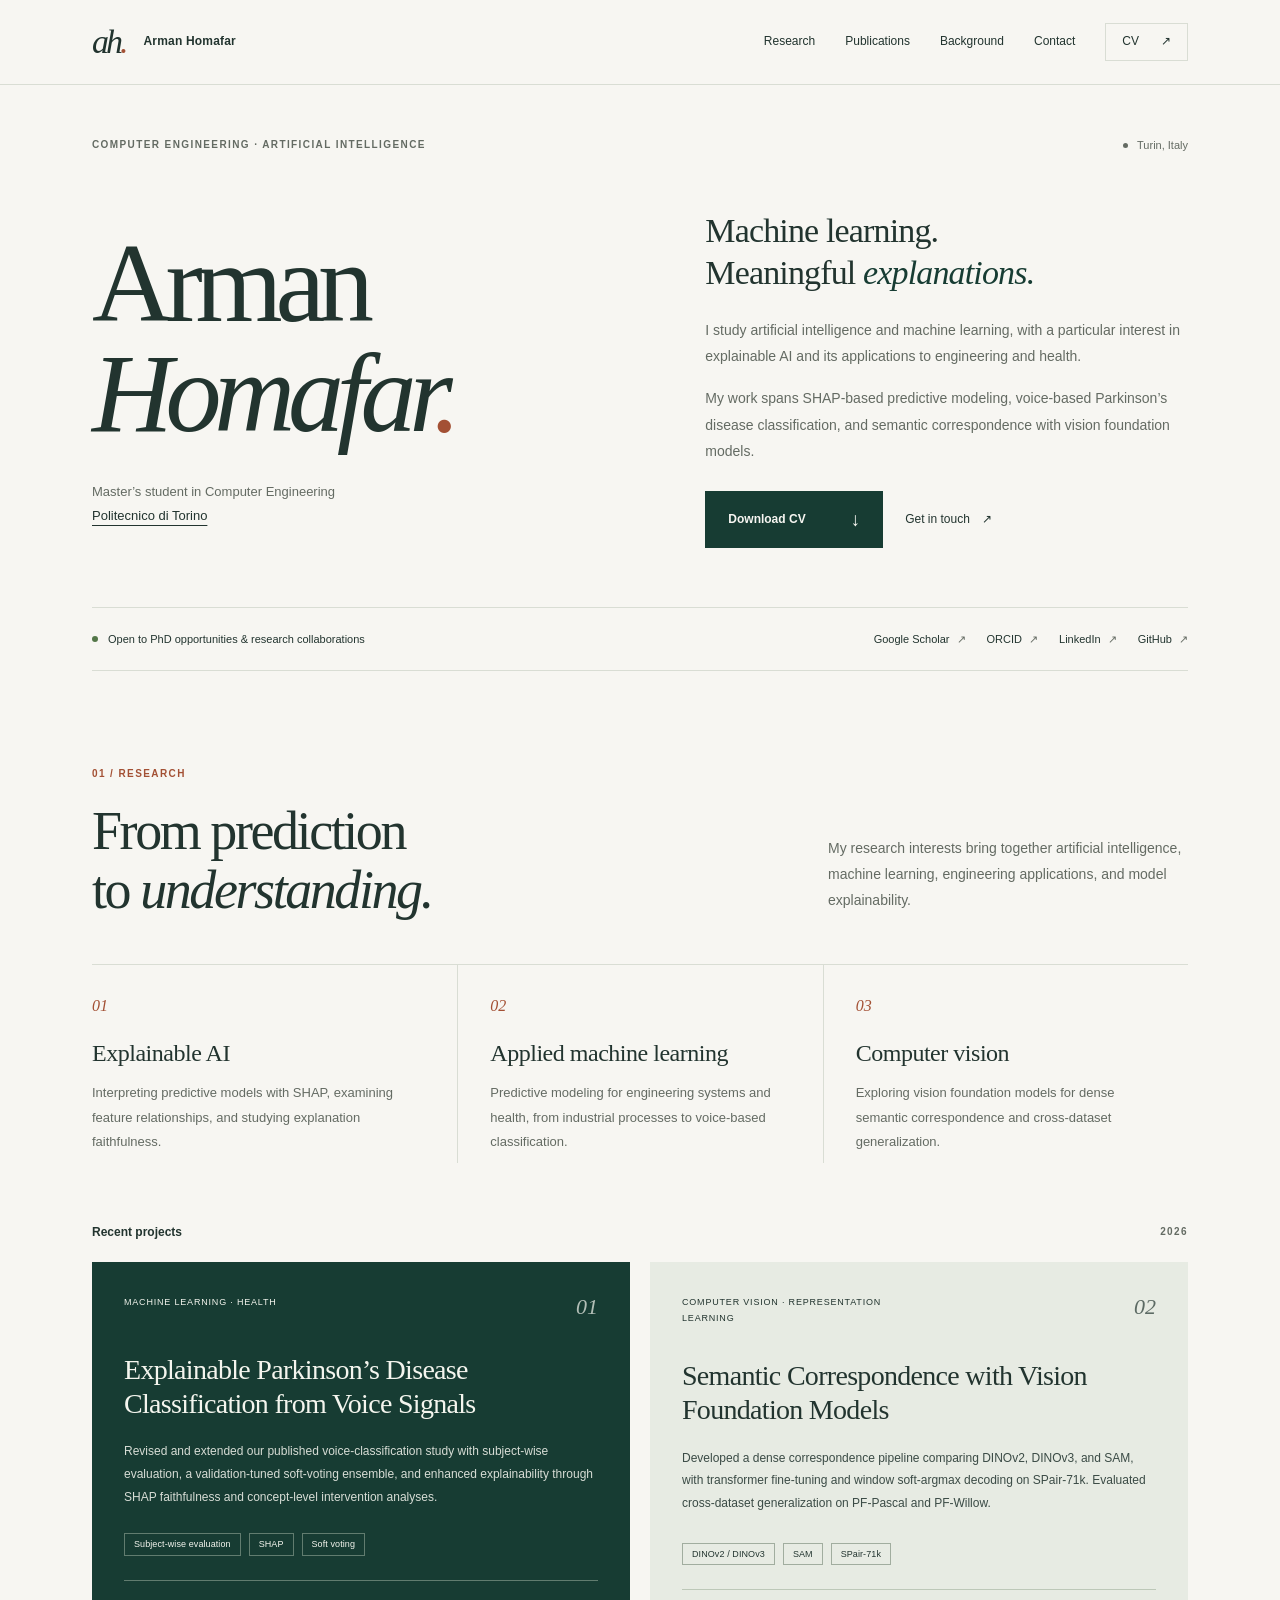
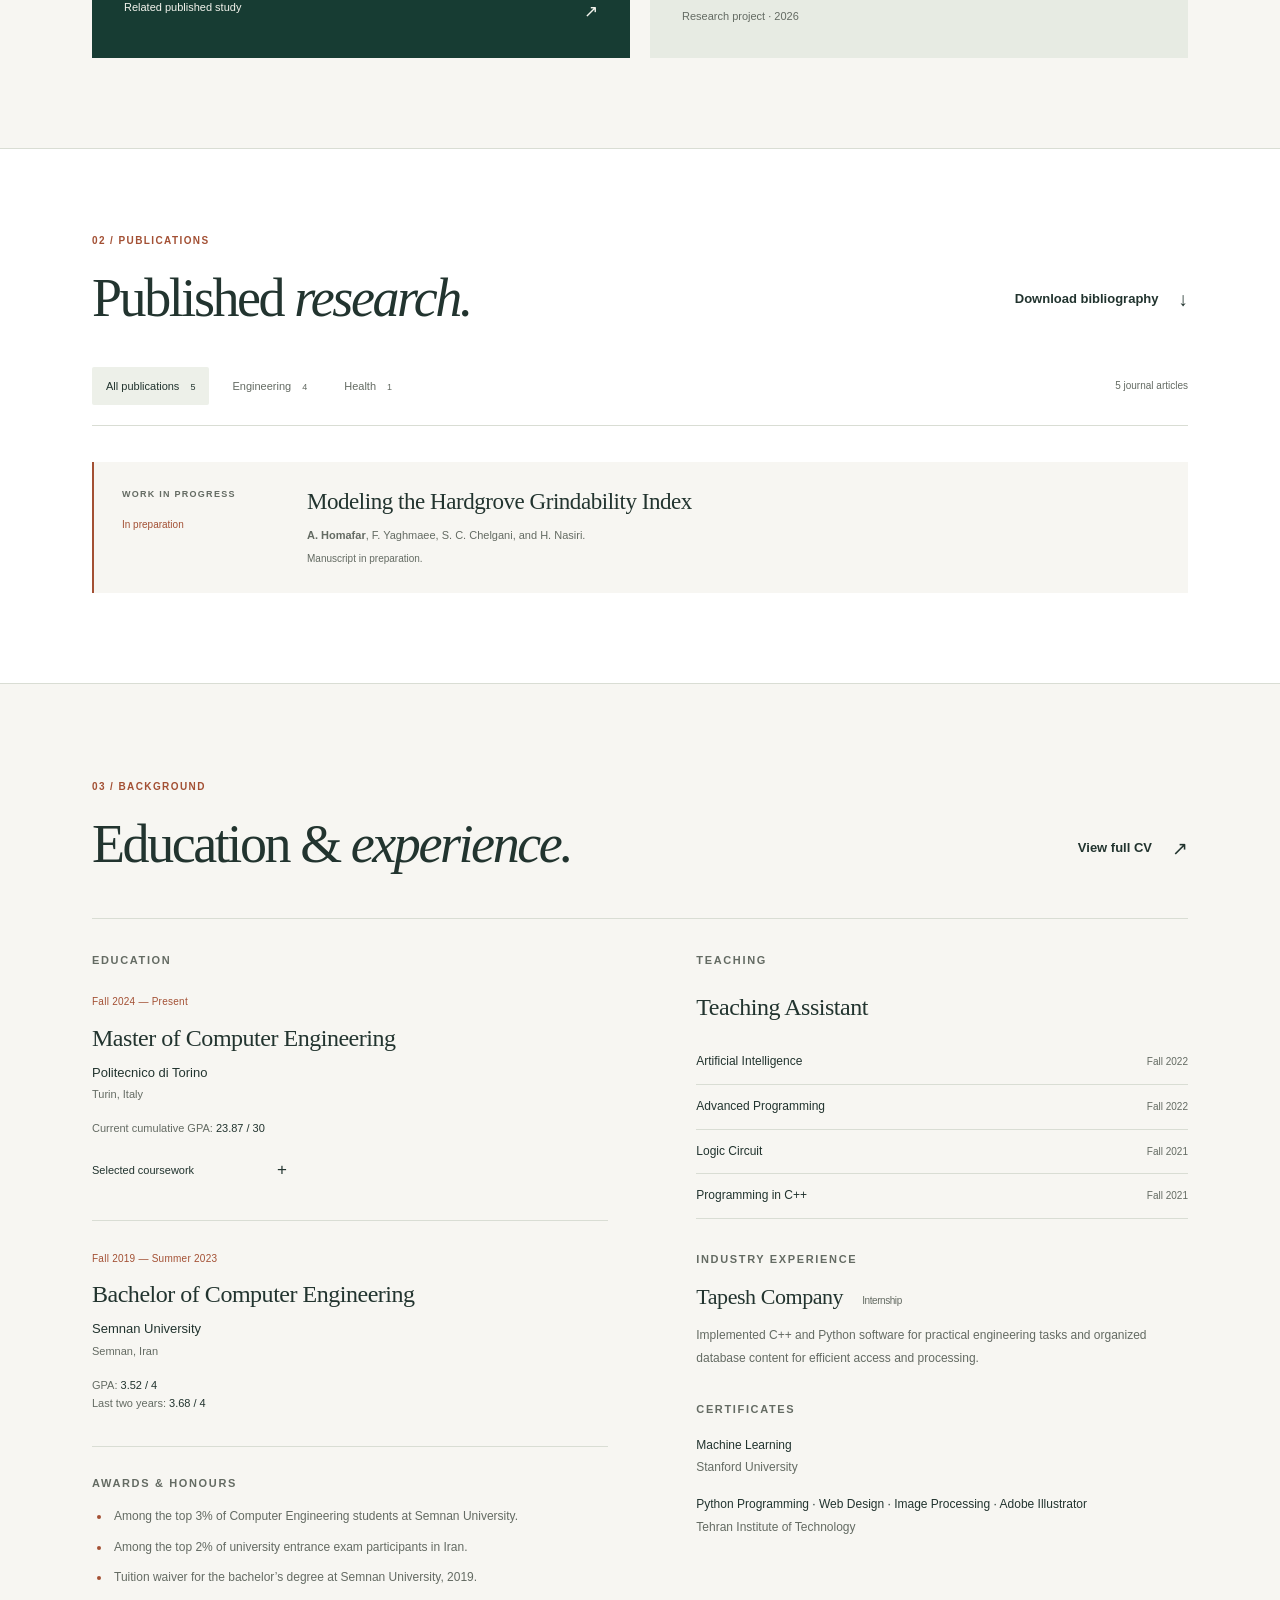
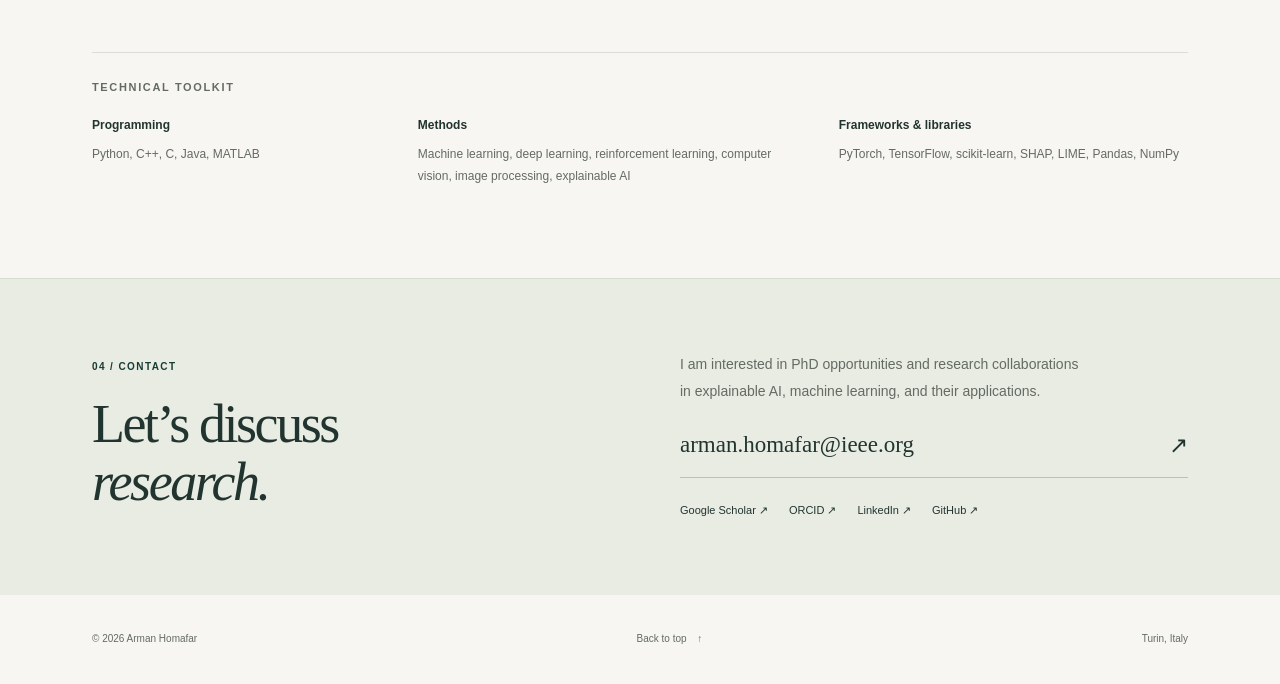
==== template.html @ 22af1d82 "Build academic website with verified publications and CV" ====
<!doctype html>
<html lang="en">
<head>
  <meta charset="utf-8">
  <meta name="viewport" content="width=device-width, initial-scale=1">
  <meta name="theme-color" content="#f7f6f2">
  <title>Arman Homafar | Machine Learning & Explainable AI</title>
  <meta name="description" content="Arman Homafar, master's student in Computer Engineering at Politecnico di Torino. Research in explainable AI, applied machine learning, and computer vision. Publications, projects, and CV.">
  <link rel="canonical" href="https://arman-homafar.github.io/">
  <meta property="og:type" content="website">
  <meta property="og:title" content="Arman Homafar | Machine Learning & Explainable AI">
  <meta property="og:description" content="Research, publications, and projects in explainable AI and applied machine learning. Master's student at Politecnico di Torino.">
  <meta property="og:url" content="https://arman-homafar.github.io/">
  <meta name="twitter:card" content="summary">
  <link rel="icon" type="image/svg+xml" href="assets/favicon.svg">
  <link rel="stylesheet" href="assets/styles.css">
  <script src="assets/site.js" defer></script>
  <script type="application/ld+json">
  {"@context":"https://schema.org","@type":"Person","name":"Arman Homafar","url":"https://arman-homafar.github.io/","email":"mailto:arman.homafar@ieee.org","description":"Master's student in Computer Engineering at Politecnico di Torino, with research interests in artificial intelligence, machine learning, engineering applications of machine learning, and explainable AI.","alumniOf":{"@type":"CollegeOrUniversity","name":"Semnan University"},"sameAs":["https://scholar.google.com/citations?user=gQLnkNoAAAAJ&hl=en","https://orcid.org/0000-0002-8932-5340","https://www.linkedin.com/in/homafar","https://github.com/Arman-Homafar"],"knowsAbout":["Explainable artificial intelligence","Machine learning","Computer vision"]}
  </script>
</head>
<body>
  <a class="skip-link" href="#main">Skip to content</a>
  <header class="site-header">
    <div class="header-inner">
      <a class="brand" href="#home" aria-label="Arman Homafar, home"><span class="brand-mark" aria-hidden="true">ah<span>.</span></span><span class="brand-caption">Arman Homafar</span></a>
      <nav aria-label="Main navigation">
        <a href="#research">Research</a><a href="#publications">Publications</a><a href="#background">Background</a><a href="#contact">Contact</a>
        <a class="nav-cv" href="assets/Arman-Homafar-CV.pdf">CV <span aria-hidden="true">↗</span></a>
      </nav>
    </div>
  </header>

  <main id="main">
    <section class="hero page-width" id="home" aria-labelledby="name">
      <div class="hero-topline"><span class="eyebrow">Computer engineering · Artificial intelligence</span><span class="location"><span class="small-dot" aria-hidden="true"></span> Turin, Italy</span></div>
      <div class="hero-grid">
        <div class="hero-title"><h1 id="name">Arman<br><em>Homafar<span class="name-dot">.</span></em></h1><p class="hero-role">Master’s student in Computer Engineering<br><a href="https://www.polito.it/en">Politecnico di Torino</a></p></div>
        <div class="hero-introduction"><p class="hero-statement">Machine learning.<br>Meaningful <em>explanations.</em></p><p>I study artificial intelligence and machine learning, with a particular interest in explainable AI and its applications to engineering and health.</p><p>My work spans SHAP-based predictive modeling, voice-based Parkinson’s disease classification, and semantic correspondence with vision foundation models.</p><a class="button button-dark" href="assets/Arman-Homafar-CV.pdf" download>Download CV <span aria-hidden="true">↓</span></a><a class="hero-email" href="mailto:arman.homafar@ieee.org">Get in touch <span aria-hidden="true">↗</span></a></div>
      </div>
      <div class="hero-footer"><p><span class="status-dot" aria-hidden="true"></span>Open to PhD opportunities & research collaborations</p><div class="profile-links" aria-label="Academic and professional profiles"><a href="https://scholar.google.com/citations?user=gQLnkNoAAAAJ&amp;hl=en">Google Scholar <span aria-hidden="true">↗</span></a><a href="https://orcid.org/0000-0002-8932-5340" rel="me">ORCID <span aria-hidden="true">↗</span></a><a href="https://www.linkedin.com/in/homafar" rel="me">LinkedIn <span aria-hidden="true">↗</span></a><a href="https://github.com/Arman-Homafar" rel="me">GitHub <span aria-hidden="true">↗</span></a></div></div>
    </section>

    <section class="section page-width" id="research" aria-labelledby="research-title">
      <div class="section-heading"><div><p class="eyebrow section-index">01 / Research</p><h2 id="research-title">From prediction<br>to <em>understanding.</em></h2></div><p class="section-intro">My research interests bring together artificial intelligence, machine learning, engineering applications, and model explainability.</p></div>
      <div class="research-topics">
        <div class="research-topic"><span class="topic-number">01</span><h3>Explainable AI</h3><p>Interpreting predictive models with SHAP, examining feature relationships, and studying explanation faithfulness.</p></div>
        <div class="research-topic"><span class="topic-number">02</span><h3>Applied machine learning</h3><p>Predictive modeling for engineering systems and health, from industrial processes to voice-based classification.</p></div>
        <div class="research-topic"><span class="topic-number">03</span><h3>Computer vision</h3><p>Exploring vision foundation models for dense semantic correspondence and cross-dataset generalization.</p></div>
      </div>

      <div class="subsection-heading"><h3>Recent projects</h3><span class="eyebrow">2026</span></div>
      <div class="projects-grid">
        <article class="project project-health"><div class="project-top"><span class="project-category">Machine learning · Health</span><span class="project-number" aria-hidden="true">01</span></div><h4>Explainable Parkinson’s Disease Classification from Voice Signals</h4><p>Revised and extended our published voice-classification study with subject-wise evaluation, a validation-tuned soft-voting ensemble, and enhanced explainability through SHAP faithfulness and concept-level intervention analyses.</p><div class="project-tags"><span>Subject-wise evaluation</span><span>SHAP</span><span>Soft voting</span></div><a href="https://doi.org/10.1080/10255842.2023.2263125">Related published study <span aria-hidden="true">↗</span></a></article>
        <article class="project project-vision"><div class="project-top"><span class="project-category">Computer vision · Representation learning</span><span class="project-number" aria-hidden="true">02</span></div><h4>Semantic Correspondence with Vision Foundation Models</h4><p>Developed a dense correspondence pipeline comparing DINOv2, DINOv3, and SAM, with transformer fine-tuning and window soft-argmax decoding on SPair-71k. Evaluated cross-dataset generalization on PF-Pascal and PF-Willow.</p><div class="project-tags"><span>DINOv2 / DINOv3</span><span>SAM</span><span>SPair-71k</span></div><span class="project-caption">Research project · 2026</span></article>
      </div>
    </section>

    <section class="publications-section" id="publications" aria-labelledby="publications-title"><div class="page-width section">
      <div class="section-heading"><div><p class="eyebrow section-index">02 / Publications</p><h2 id="publications-title">Published <em>research.</em></h2></div><a class="text-link bibliography-download" href="assets/publications.bib" download>Download bibliography <span aria-hidden="true">↓</span></a></div>
      <div class="publication-toolbar"><div class="publication-filters" role="group" aria-label="Filter publications" hidden><button type="button" data-filter="all" aria-pressed="true">All publications <span>5</span></button><button type="button" data-filter="engineering" aria-pressed="false">Engineering <span>4</span></button><button type="button" data-filter="health" aria-pressed="false">Health <span>1</span></button></div><p class="publication-count" aria-live="polite">5 journal articles</p></div>
      <div id="publication-list"><!-- PUBLICATIONS --></div>
      <aside class="in-preparation" aria-labelledby="preparation-title"><div><span class="eyebrow">Work in progress</span><span class="status-label">In preparation</span></div><div><h3 id="preparation-title">Modeling the Hardgrove Grindability Index</h3><p><strong>A. Homafar</strong>, F. Yaghmaee, S. C. Chelgani, and H. Nasiri.</p><p class="preparation-note">Manuscript in preparation.</p></div></aside>
    </div></section>

    <section class="section page-width" id="background" aria-labelledby="background-title">
      <div class="section-heading"><div><p class="eyebrow section-index">03 / Background</p><h2 id="background-title">Education & <em>experience.</em></h2></div><a class="text-link" href="assets/Arman-Homafar-CV.pdf">View full CV <span aria-hidden="true">↗</span></a></div>
      <div class="background-grid"><div class="education-column"><h3 class="small-heading">Education</h3>
        <article class="education-entry"><p class="date-label">Fall 2024 — Present</p><h4>Master of Computer Engineering</h4><p class="institution">Politecnico di Torino <span>Turin, Italy</span></p><p class="grade">Current cumulative GPA: <strong>23.87 / 30</strong></p><details class="coursework"><summary>Selected coursework <span aria-hidden="true">+</span></summary><ul><li><span>Data Science and Database Technology</span><strong>29 / 30</strong></li><li><span>Artificial Intelligence in Medicine</span><strong>26 / 30</strong></li><li><span>Computer Architecture</span><strong>27 / 30</strong></li></ul></details></article>
        <article class="education-entry"><p class="date-label">Fall 2019 — Summer 2023</p><h4>Bachelor of Computer Engineering</h4><p class="institution">Semnan University <span>Semnan, Iran</span></p><p class="grade">GPA: <strong>3.52 / 4</strong><br>Last two years: <strong>3.68 / 4</strong></p></article>
        <div class="honours"><h3 class="small-heading">Awards & honours</h3><ul><li>Among the top 3% of Computer Engineering students at Semnan University.</li><li>Among the top 2% of university entrance exam participants in Iran.</li><li>Tuition waiver for the bachelor’s degree at Semnan University, 2019.</li></ul></div>
      </div><div class="experience-column"><h3 class="small-heading">Teaching</h3><h4 class="experience-role">Teaching Assistant</h4><div class="teaching-list"><div><span>Artificial Intelligence</span><time>Fall 2022</time></div><div><span>Advanced Programming</span><time>Fall 2022</time></div><div><span>Logic Circuit</span><time>Fall 2021</time></div><div><span>Programming in C++</span><time>Fall 2021</time></div></div>
        <div class="experience-block"><h3 class="small-heading">Industry experience</h3><h4>Tapesh Company <span>Internship</span></h4><p>Implemented C++ and Python software for practical engineering tasks and organized database content for efficient access and processing.</p></div>
        <div class="experience-block"><h3 class="small-heading">Certificates</h3><p><strong>Machine Learning</strong><br>Stanford University</p><p><strong>Python Programming · Web Design · Image Processing · Adobe Illustrator</strong><br>Tehran Institute of Technology</p></div>
      </div></div>
      <div class="toolkit"><h3 class="small-heading">Technical toolkit</h3><div class="toolkit-grid"><div><h4>Programming</h4><p>Python, C++, C, Java, MATLAB</p></div><div><h4>Methods</h4><p>Machine learning, deep learning, reinforcement learning, computer vision, image processing, explainable AI</p></div><div><h4>Frameworks & libraries</h4><p>PyTorch, TensorFlow, scikit-learn, SHAP, LIME, Pandas, NumPy</p></div></div></div>
    </section>

    <section class="contact-section" id="contact" aria-labelledby="contact-title"><div class="page-width contact-inner"><div><p class="eyebrow section-index">04 / Contact</p><h2 id="contact-title">Let’s discuss<br><em>research.</em></h2></div><div class="contact-copy"><p>I am interested in PhD opportunities and research collaborations in explainable AI, machine learning, and their applications.</p><a class="contact-email" href="mailto:arman.homafar@ieee.org">arman.homafar@ieee.org <span aria-hidden="true">↗</span></a><div class="profile-links"><a href="https://scholar.google.com/citations?user=gQLnkNoAAAAJ&amp;hl=en">Google Scholar ↗</a><a href="https://orcid.org/0000-0002-8932-5340">ORCID ↗</a><a href="https://www.linkedin.com/in/homafar">LinkedIn ↗</a><a href="https://github.com/Arman-Homafar">GitHub ↗</a></div></div></div></section>
  </main>
  <footer class="site-footer page-width"><p>© 2026 Arman Homafar</p><a href="#home">Back to top <span aria-hidden="true">↑</span></a><p>Turin, Italy</p></footer>
  <div id="copy-status" class="sr-only" role="status"></div>
</body>
</html>
---- assets/styles.css ----
@charset "UTF-8";
:root{--paper:#f7f6f2;--white:#fff;--ink:#22342f;--forest:#173c33;--muted:#646b63;--line:#d9ddd4;--accent:#a35034;--pale:#edf0e9;--serif:Georgia,"Times New Roman",serif;--sans:-apple-system,BlinkMacSystemFont,"Segoe UI",Helvetica,Arial,sans-serif}
*{box-sizing:border-box}html{scroll-behavior:smooth;scroll-padding-top:106px}body{margin:0;background:var(--paper);color:var(--ink);font-family:var(--sans);font-size:16px;line-height:1.65;-webkit-font-smoothing:antialiased}::selection{background:#d9e5ce}a{color:inherit;text-decoration-thickness:1px;text-underline-offset:5px}a:hover{color:var(--accent)}button,summary,a{-webkit-tap-highlight-color:transparent}button{font:inherit}button,a,summary{touch-action:manipulation}a:focus-visible,button:focus-visible,summary:focus-visible{outline:3px solid var(--accent);outline-offset:5px;border-radius:2px}button{cursor:pointer}h1,h2,h3,h4,p{margin:0}h1,h2,h3,h4{font-weight:500;line-height:1.2}h1,h2{font-family:var(--serif);letter-spacing:-.045em}h2{font-size:54px;line-height:1.08}h2 em{font-weight:400}em{font-style:italic}ul{padding-left:19px}strong{font-weight:600}[hidden]{display:none!important}.page-width{max-width:1160px;margin:0 auto;padding-inline:32px}.eyebrow{text-transform:uppercase;letter-spacing:.14em;font-size:10px;font-weight:650;line-height:1.6}.small-heading{font-size:11px;text-transform:uppercase;letter-spacing:.15em;font-weight:650;margin-bottom:27px;color:var(--muted)}.text-link{text-decoration:none;font-size:13px;font-weight:600;display:inline-flex;align-items:center;gap:20px;padding:9px 0}.text-link span{font-size:19px;font-weight:400}.sr-only{position:absolute;width:1px;height:1px;padding:0;margin:-1px;overflow:hidden;clip:rect(0,0,0,0);white-space:nowrap;border:0}.skip-link{position:fixed;top:-100px;left:16px;z-index:100;background:var(--forest);color:white;padding:12px 20px}.skip-link:focus{top:12px;color:white}
.site-header{position:sticky;top:0;z-index:20;background:rgba(247,246,242,.97);border-bottom:1px solid var(--line)}.header-inner{max-width:1160px;margin:auto;padding:0 32px;height:84px;display:flex;justify-content:space-between;align-items:center;gap:24px}.brand{display:flex;align-items:center;gap:18px;text-decoration:none}.brand-mark{font:italic 34px var(--serif);letter-spacing:-3px;line-height:1}.brand-mark span{color:var(--accent)}.brand-caption{font-size:12px;font-weight:600;letter-spacing:.015em}.site-header nav{display:flex;align-items:center;gap:30px}.site-header nav a{font-size:12px;text-decoration:none;font-weight:500;padding:12px 0}.site-header nav a[aria-current="location"]{color:var(--accent)}.site-header nav .nav-cv{padding:8px 16px;border:1px solid var(--line);display:flex;gap:22px}.nav-cv:hover{border-color:var(--accent)}
.hero{padding-top:51px}.hero-topline{display:flex;justify-content:space-between;align-items:center;gap:20px;color:var(--muted)}.location{font-size:11px;display:flex;align-items:center;gap:9px}.small-dot{width:5px;height:5px;border-radius:50%;background:var(--muted)}.hero-grid{display:grid;grid-template-columns:1.08fr 1fr;gap:92px;align-items:center;margin:56px 0 59px}.hero h1{font-size:112px;line-height:.98;letter-spacing:-.065em;font-weight:400}.hero h1 em{font-weight:400}.name-dot{color:var(--accent)}.hero-role{font-size:13px;line-height:1.9;margin-top:31px;color:var(--muted)}.hero-role a{color:var(--ink)}.hero-statement{font:34px/1.23 var(--serif);letter-spacing:-.025em;margin-bottom:23px}.hero-statement em{color:var(--forest)}.hero-introduction>p:not(.hero-statement){font-size:14px;line-height:1.9;color:var(--muted);margin-bottom:15px}.button{display:inline-flex;align-items:center;justify-content:space-between;gap:45px;min-height:48px;padding:12px 22px;text-decoration:none;font-size:12px;font-weight:600;margin-top:11px}.button-dark{background:var(--forest);color:var(--paper);border:1px solid var(--forest)}.button-dark:hover{background:#254f43;color:white}.button span{font-size:19px;font-weight:400}.hero-email{margin-left:22px;font-size:12px;text-decoration:none;white-space:nowrap}.hero-email span{padding-left:9px}.hero-footer{display:flex;align-items:center;justify-content:space-between;gap:22px;padding:22px 0;border-block:1px solid var(--line)}.hero-footer>p{font-size:11px;display:flex;align-items:center;gap:10px}.status-dot{width:6px;height:6px;background:#537648;border-radius:50%;flex:none}.profile-links{display:flex;flex-wrap:wrap;gap:21px}.profile-links a{font-size:11px;text-decoration:none;white-space:nowrap}.profile-links span{margin-left:4px;color:var(--muted)}
.section{padding-top:95px;padding-bottom:90px}.section-heading{display:flex;align-items:flex-end;justify-content:space-between;gap:64px;margin-bottom:45px}.section-index{color:var(--accent);margin-bottom:20px}.section-intro{font-size:14px;line-height:1.85;color:var(--muted);max-width:360px;padding-bottom:5px}.research-topics{display:grid;grid-template-columns:repeat(3,1fr);border-top:1px solid var(--line);margin-top:42px}.research-topic{padding:28px 32px 8px 0}.research-topic+.research-topic{padding-left:32px;border-left:1px solid var(--line)}.topic-number{font:italic 16px var(--serif);color:var(--accent)}.research-topic h3{font-family:var(--serif);font-size:24px;letter-spacing:-.02em;margin:20px 0 13px}.research-topic p{font-size:13px;line-height:1.9;color:var(--muted)}.subsection-heading{display:flex;justify-content:space-between;align-items:center;margin:61px 0 22px}.subsection-heading h3{font-size:12px;font-weight:600}.subsection-heading>span{color:var(--muted)}.projects-grid{display:grid;grid-template-columns:1fr 1fr;gap:20px}.project{padding:32px;display:flex;flex-direction:column;min-height:379px}.project-health{background:var(--forest);color:#f4f5ee}.project-vision{background:#e7ebe3;color:var(--ink)}.project-top{display:flex;justify-content:space-between;gap:20px;align-items:start;margin-bottom:33px}.project-category{font-size:9px;text-transform:uppercase;letter-spacing:.09em;line-height:1.8;max-width:250px}.project-number{font:italic 22px var(--serif);opacity:.7}.project h4{font:28px/1.2 var(--serif);letter-spacing:-.025em;max-width:410px;margin-bottom:20px}.project p{font-size:12px;line-height:1.9;opacity:.87;margin-bottom:24px}.project-tags{display:flex;gap:8px;flex-wrap:wrap;margin-top:auto;margin-bottom:24px}.project-tags span{font-size:9px;letter-spacing:.01em;border:1px solid #a1ad9f;padding:3px 9px}.project-health .project-tags span{border-color:#617c6f}.project a,.project-caption{font-size:11px;text-decoration:none;padding-top:17px;border-top:1px solid #bdc8b8;display:block}.project a{border-color:#617c6f;display:flex;justify-content:space-between}.project a:hover{color:#e6c6aa}.project a span{font-size:17px}.project-caption{color:var(--muted)}
.publications-section{background:#fff;border-block:1px solid var(--line)}.publications-section .section{padding-top:84px}.publications-section .section-heading{margin-bottom:40px}.bibliography-download{margin-bottom:3px;white-space:nowrap}.publication-toolbar{display:flex;justify-content:space-between;gap:25px;align-items:center;border-bottom:1px solid var(--line);padding-bottom:20px}.publication-filters{display:flex;gap:9px;flex-wrap:wrap}.publication-filters button{border:1px solid transparent;background:transparent;font-size:11px;padding:9px 13px;color:var(--muted);border-radius:2px}.publication-filters button span{margin-left:8px;font-size:9px}.publication-filters button:hover{border-color:var(--line);color:var(--ink)}.publication-filters button[aria-pressed="true"]{background:var(--pale);color:var(--ink)}.publication-count{font-size:10px;color:var(--muted);white-space:nowrap}.publication{display:grid;grid-template-columns:73px 1fr;gap:24px;padding:34px 0;border-bottom:1px solid var(--line)}.publication-year{font:italic 22px var(--serif);color:var(--muted);padding-top:24px}.publication-category{font-size:9px;text-transform:uppercase;letter-spacing:.12em;color:var(--accent);margin-bottom:10px}.publication h3{font:25px/1.3 var(--serif);letter-spacing:-.015em;max-width:875px;margin-bottom:12px}.publication h3 a{text-decoration:none}.authors{font-size:12px;line-height:1.8;color:var(--muted);margin-bottom:5px}.authors strong{color:var(--ink);font-weight:600}.journal{font-size:12px;color:var(--muted)}.publication-note{font-size:10px;color:var(--muted);margin-top:4px}.publication-summary{font-size:12px;color:var(--muted);margin-top:15px;max-width:750px}.publication-actions{position:relative;display:flex;flex-wrap:wrap;gap:5px 30px;align-items:start;margin-top:12px}.publication-actions .text-link{font-size:11px;gap:12px;padding:0;line-height:26px}.publication-actions .text-link span{font-size:15px}.citation{font-size:11px}.citation summary{cursor:pointer;list-style:none;line-height:26px;display:flex;gap:12px;align-items:center;font-weight:600}.citation summary::-webkit-details-marker{display:none}.citation summary span{font-size:16px;font-weight:400}.citation[open]{width:100%}.citation[open] summary{max-width:75px}.citation[open] summary span{transform:rotate(45deg)}.citation-content{padding:20px;background:var(--paper);border:1px solid var(--line);margin:14px 0 3px}.citation pre{white-space:pre-wrap;overflow-wrap:anywhere;font-size:11px;line-height:1.7;margin:0 0 14px;font-family:ui-monospace,SFMono-Regular,Consolas,monospace}.copy-citation{font-size:11px;padding:7px 12px;border:1px solid var(--line);background:white;color:var(--ink)}.copy-citation:hover{border-color:var(--forest)}.in-preparation{margin-top:36px;border-left:2px solid var(--accent);background:var(--paper);padding:25px 28px;display:grid;grid-template-columns:160px 1fr;gap:25px}.in-preparation .eyebrow{font-size:9px;display:block;color:var(--muted);margin-bottom:9px}.status-label{font-size:10px;color:var(--accent);display:inline-block}.in-preparation h3{font:23px/1.3 var(--serif);letter-spacing:-.02em;margin-bottom:9px}.in-preparation p{font-size:11px;color:var(--muted)}.in-preparation .preparation-note{margin-top:7px;font-size:10px}
.background-grid{display:grid;grid-template-columns:1.05fr 1fr;gap:88px;border-top:1px solid var(--line);padding-top:35px}.education-entry+.education-entry{margin-top:35px;padding-top:30px;border-top:1px solid var(--line)}.date-label{font-size:10px;color:var(--accent);margin-bottom:12px;letter-spacing:.025em}.education-entry h4{font:24px/1.3 var(--serif);letter-spacing:-.02em;margin-bottom:8px}.institution{font-size:13px}.institution span{display:block;font-size:11px;color:var(--muted);margin-top:2px}.grade{font-size:11px;color:var(--muted);margin:16px 0 0}.grade strong{color:var(--ink);font-weight:500}.coursework{margin-top:19px}.coursework summary{font-size:11px;cursor:pointer;display:flex;justify-content:space-between;list-style:none;max-width:195px;align-items:center}.coursework summary::-webkit-details-marker{display:none}.coursework summary span{font-size:17px}.coursework[open] summary span{transform:rotate(45deg)}.coursework ul{list-style:none;padding:0;margin:14px 0}.coursework li{display:flex;gap:20px;justify-content:space-between;font-size:11px;border-top:1px solid var(--line);padding:9px 0}.coursework li strong{white-space:nowrap;font-weight:500}.honours{margin-top:34px;padding-top:30px;border-top:1px solid var(--line)}.honours .small-heading{margin-bottom:16px}.honours ul{font-size:12px;line-height:1.8;color:var(--muted);margin:0}.honours li{padding-left:3px;margin-bottom:9px}.honours li::marker{color:var(--accent)}.experience-role{font:24px var(--serif);margin-bottom:19px;letter-spacing:-.02em}.teaching-list>div{display:flex;justify-content:space-between;gap:20px;padding:12px 0;border-bottom:1px solid var(--line);font-size:12px}.teaching-list time{color:var(--muted);font-size:10px;white-space:nowrap;padding-top:2px}.experience-block{margin-top:34px}.experience-block .small-heading{margin-bottom:18px}.experience-block h4{font:22px var(--serif);margin-bottom:14px;letter-spacing:-.02em}.experience-block h4 span{font:10px var(--sans);color:var(--muted);margin-left:14px}.experience-block p{font-size:12px;line-height:1.85;color:var(--muted);margin-bottom:15px}.experience-block p strong{font-weight:500;color:var(--ink)}.toolkit{border-top:1px solid var(--line);margin-top:54px;padding-top:28px}.toolkit .small-heading{margin-bottom:24px}.toolkit-grid{display:grid;grid-template-columns:.9fr 1.2fr 1.1fr;gap:40px}.toolkit h4{font-size:12px;font-weight:600;margin-bottom:10px}.toolkit p{font-size:12px;line-height:1.9;color:var(--muted)}
.contact-section{background:#e8ece3;border-top:1px solid #d5ddcf}.contact-inner{display:grid;grid-template-columns:1fr 1fr;align-items:center;gap:80px;padding-top:72px;padding-bottom:76px}.contact-section .section-index{color:var(--forest)}.contact-copy>p{font-size:14px;color:var(--muted);line-height:1.9;margin-bottom:24px;max-width:410px}.contact-email{display:flex;justify-content:space-between;gap:20px;align-items:center;font:23px/1.5 var(--serif);text-decoration:none;border-bottom:1px solid #b8c4b2;padding-bottom:14px;margin-bottom:23px}.contact-email>span{font:23px var(--sans)}.contact-copy .profile-links{gap:21px}.site-footer{display:flex;justify-content:space-between;gap:20px;align-items:center;min-height:89px;font-size:10px;color:var(--muted)}.site-footer a{text-decoration:none}.site-footer a span{margin-left:8px}
@media(min-width:1450px){.hero{padding-top:64px}.hero-grid{margin-top:68px;margin-bottom:72px}.hero h1{font-size:124px}}
@media(max-width:1050px){.hero-grid{gap:45px}.hero h1{font-size:96px}.hero-footer{align-items:start;flex-direction:column;gap:15px}.hero-footer .profile-links{gap:27px}.hero-footer>p{font-size:12px}.hero-footer .profile-links a{font-size:12px}.background-grid{gap:50px}.section-heading{gap:35px}.section-intro{max-width:300px}.project{padding:25px}.project h4{font-size:25px}.brand-caption{display:none}.contact-inner{gap:50px}}
@media(max-width:760px){html{scroll-padding-top:118px}.page-width{padding-inline:24px}.header-inner{padding:0 24px;height:auto;min-height:77px;gap:22px}.brand-mark{font-size:30px}.site-header nav{gap:20px}.site-header nav a{font-size:11px}.site-header nav .nav-cv{padding:6px 9px;gap:12px}.hero{padding-top:32px}.hero-topline{gap:20px}.hero-topline .eyebrow{font-size:8px;max-width:230px}.location{font-size:10px;white-space:nowrap}.hero-grid{grid-template-columns:1fr;gap:32px;margin:37px 0 37px}.hero h1{font-size:94px}.hero-role{font-size:12px;margin-top:23px}.hero-introduction{max-width:550px}.hero-statement{font-size:30px;margin-bottom:18px}.hero-introduction>p:not(.hero-statement){font-size:13px;margin-bottom:12px}.hero-statement br{display:none}.hero-statement em::before{content:" "}.hero-footer{padding:20px 0}.hero-footer>p{font-size:10px}.hero-footer .profile-links{gap:23px}.hero-footer .profile-links a{font-size:11px}.section{padding-top:62px;padding-bottom:60px}.section-heading{display:block;margin-bottom:31px}h2{font-size:43px}.section-index{font-size:9px;margin-bottom:15px}.section-intro{max-width:440px;margin-top:23px;font-size:13px}.research-topics{grid-template-columns:1fr;margin-top:29px}.research-topic,.research-topic+.research-topic{display:grid;grid-template-columns:26px 1fr;gap:0 14px;border-left:none;border-bottom:1px solid var(--line);padding:23px 0}.topic-number{padding-top:6px}.research-topic h3{font-size:23px;margin:0 0 10px}.research-topic p{grid-column:2;font-size:12px;max-width:440px}.subsection-heading{margin-top:36px}.projects-grid{grid-template-columns:1fr;gap:16px}.project{min-height:0;padding:27px}.project-top{margin-bottom:23px}.project h4{font-size:27px;max-width:430px}.project p{font-size:12px}.project-tags{margin-bottom:20px}.publications-section .section{padding-top:60px}.publications-section .section-heading{margin-bottom:23px}.bibliography-download{margin-top:20px}.publication-toolbar{align-items:start;gap:15px;flex-direction:column}.publication-filters{gap:4px}.publication-filters button{padding:8px 10px;font-size:10px}.publication-count{font-size:10px}.publication{grid-template-columns:41px 1fr;gap:16px;padding:28px 0}.publication-year{font-size:17px;padding-top:25px}.publication h3{font-size:22px}.authors,.journal{font-size:11px}.publication-summary{font-size:11px}.publication-category{font-size:8px}.in-preparation{grid-template-columns:1fr;gap:13px;padding:20px 22px}.in-preparation>div:first-child{display:flex;gap:20px;align-items:center}.in-preparation .eyebrow{margin:0}.in-preparation h3{font-size:22px}.background-grid{grid-template-columns:1fr;gap:42px;padding-top:28px}.background-grid .small-heading{margin-bottom:22px}.education-entry h4{font-size:23px}.experience-column{border-top:1px solid var(--line);padding-top:28px}.toolkit{margin-top:32px}.toolkit-grid{grid-template-columns:1fr;gap:23px}.toolkit-grid h4{margin-bottom:7px}.contact-inner{grid-template-columns:1fr;gap:32px;padding-top:54px;padding-bottom:50px}.contact-copy>p{font-size:13px;max-width:480px}.contact-email{font-size:24px;max-width:470px}.site-footer{font-size:9px;min-height:76px}.site-footer>p:last-child{display:none}.section-heading>.text-link{margin-top:17px}}
@media(max-width:470px){.header-inner{gap:14px;min-height:96px;flex-direction:column;align-items:stretch;padding-top:12px;padding-bottom:9px}.brand{align-self:flex-start}.brand-mark{font-size:25px}.brand-caption{display:block;font-size:10px;margin-left:-5px}.site-header nav{justify-content:space-between;gap:10px}.site-header nav a{padding:6px 0;font-size:10px}.site-header nav .nav-cv{padding:3px 9px;gap:9px}.hero-topline{align-items:flex-start}.hero-topline .eyebrow{max-width:185px;line-height:1.8}.hero h1{font-size:84px}.hero-statement{font-size:28px}.hero-statement br{display:block}.hero-statement em::before{content:""}.hero-footer>p{font-size:9px;align-items:flex-start}.hero-footer .status-dot{margin-top:5px}.hero-footer .profile-links{gap:15px}.hero-footer .profile-links a{font-size:10px}.hero-email{margin-left:16px;font-size:11px}.button{gap:30px;font-size:11px}.publication{grid-template-columns:1fr;gap:7px}.publication-year{padding-top:0;font-size:15px}.publication-category{margin-bottom:8px}.publication h3{font-size:22px}.publication-actions{gap:5px 25px}.citation-content{padding:13px}.contact-email{font-size:20px}.contact-copy .profile-links{gap:17px}.contact-copy .profile-links a{font-size:10px}}
@media(max-width:470px){.hero-grid>*{min-width:0}.hero h1{font-size:clamp(60px,22vw,84px)}h2{font-size:clamp(33px,11vw,43px)}.contact-email{font-size:clamp(16px,5.3vw,20px);gap:10px}}
@media(max-width:350px){.site-header nav{gap:7px}.site-header nav a{font-size:9px}.site-header nav .nav-cv{padding-inline:6px;gap:6px}.hero-email{display:inline-block;margin-left:0;margin-top:16px;margin-right:30px}.publication-filters button{padding-inline:8px}.in-preparation>div:first-child{gap:12px}.project{padding:23px}}
@media(prefers-reduced-motion:reduce){html{scroll-behavior:auto}}
@media print{html{scroll-padding:0}body{background:white;font-size:11px;color:#111}.site-header,.skip-link,.publication-toolbar,.publication-actions,.hero-email,.button,.site-footer,.bibliography-download,.project-tags{display:none!important}.page-width{max-width:none;padding-inline:0}.hero{padding-top:0}.hero-topline{margin-bottom:20px}.hero-grid{margin:20px 0;gap:40px}.hero h1{font-size:55px}.hero-statement{font-size:25px}.hero-footer{padding:12px 0}.hero-introduction>p:not(.hero-statement){font-size:11px}.section{padding:30px 0}.section-heading{margin-bottom:22px}h2{font-size:30px}.section-index{margin-bottom:10px}.project{background:#f1f1f1;color:#111;padding:20px;min-height:auto;break-inside:avoid}.project a,.project-caption{color:#111}.publication{padding:18px 0;break-inside:avoid}.publication h3{font-size:19px}.publication-summary{display:none}.publication-year{font-size:16px}.publications-section .section{padding-top:30px}.in-preparation{break-inside:avoid}.contact-section{background:#f1f1f1}.contact-inner{padding:25px;gap:40px}.contact-email{font-size:17px}.background-grid{gap:40px}.research-topic{break-inside:avoid}a{text-decoration:none}.toolkit{margin-top:25px}}
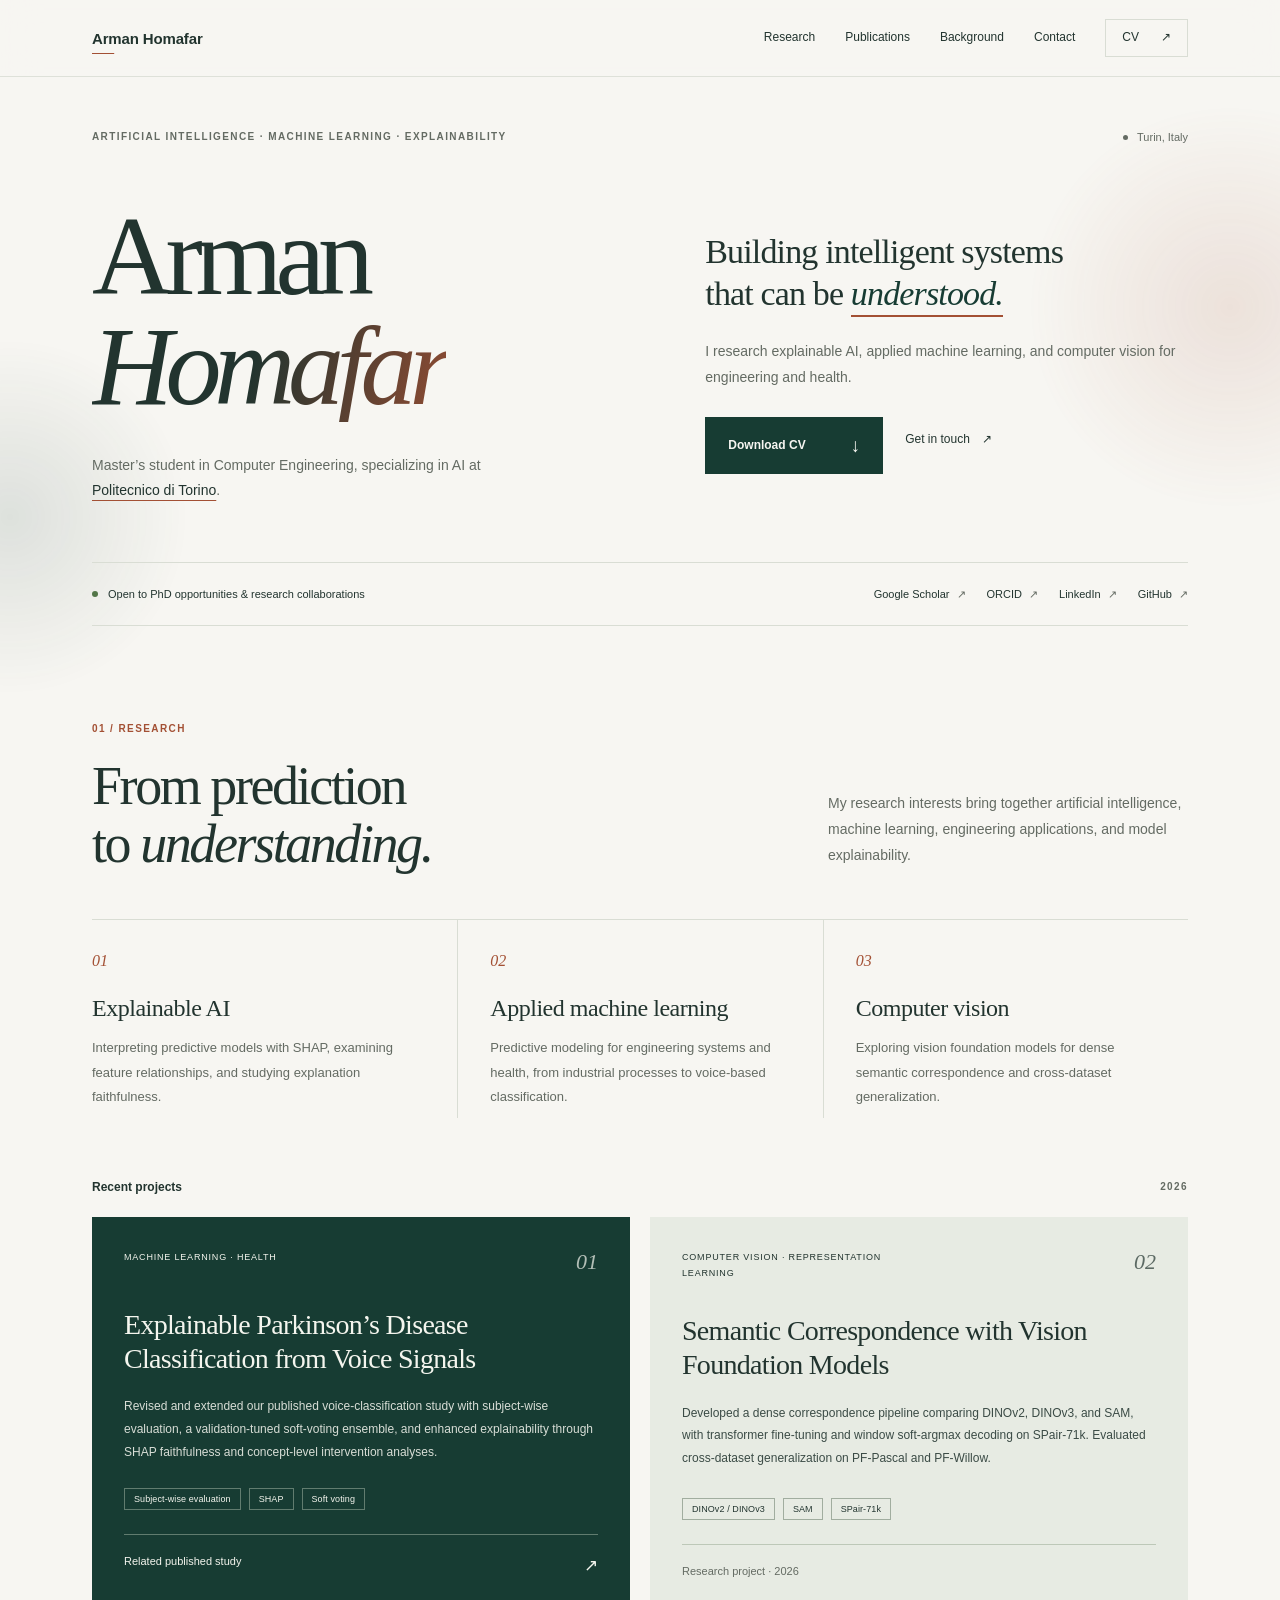
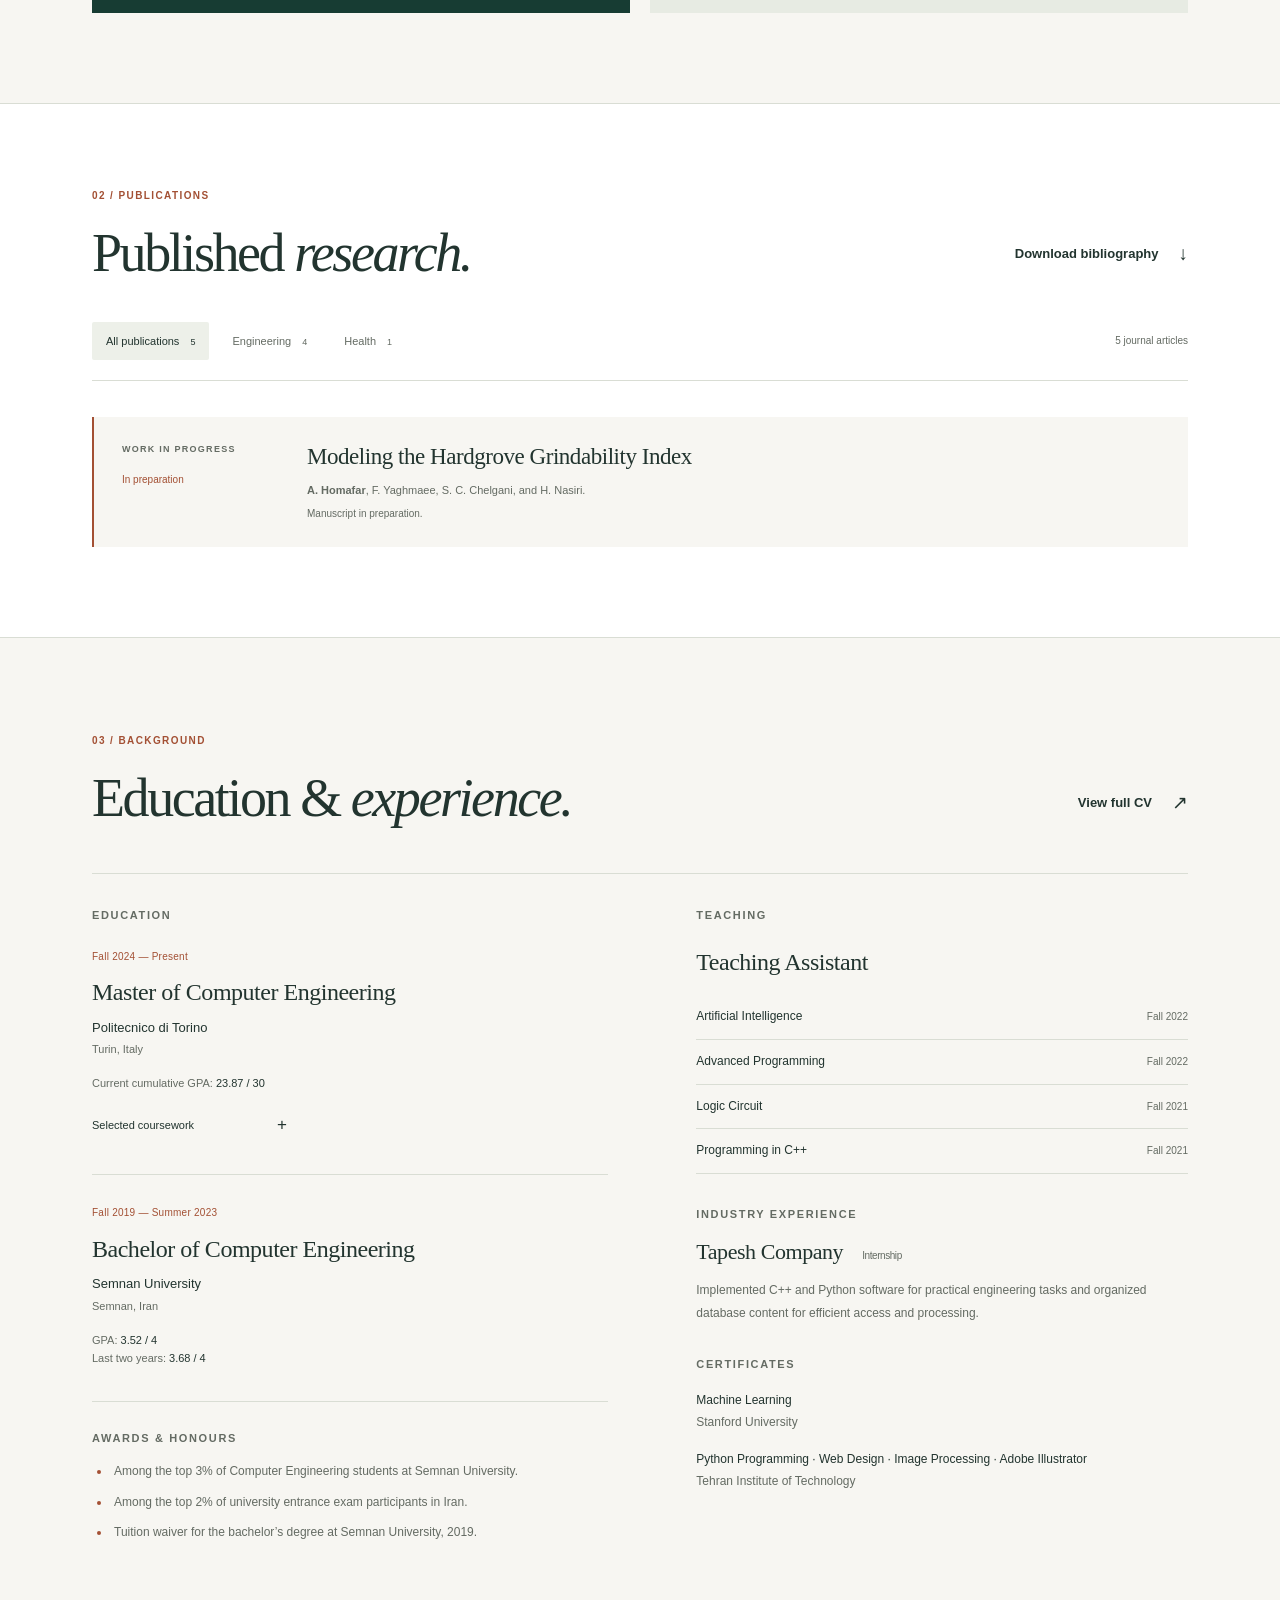
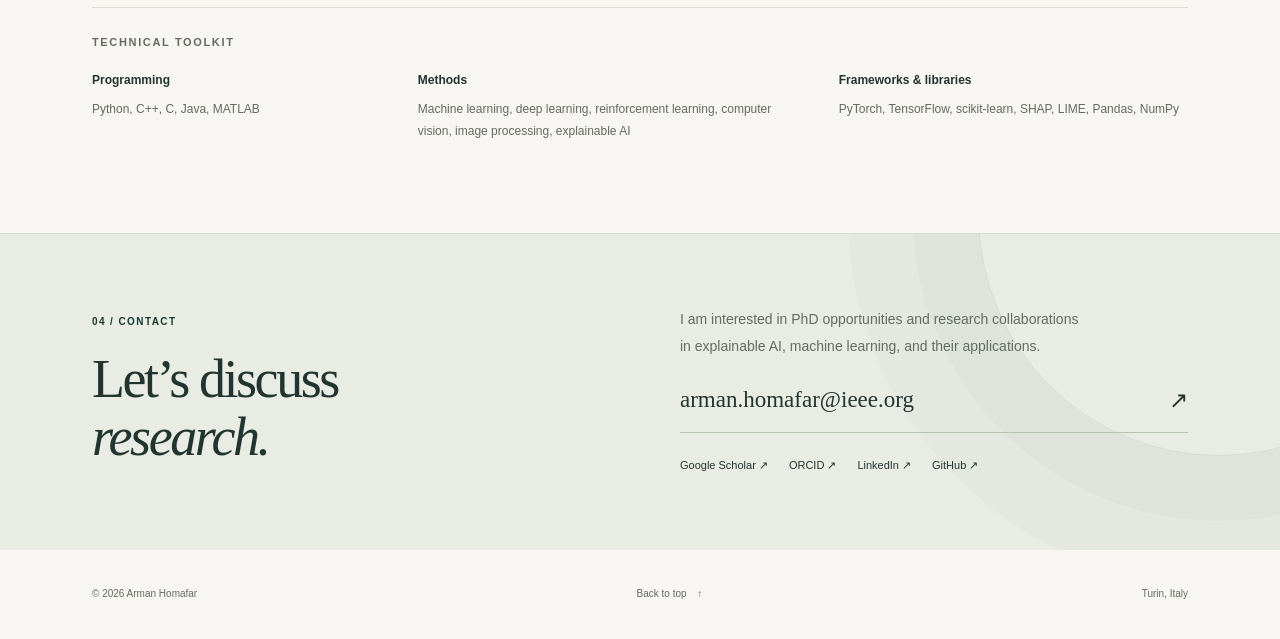
==== commit 0015b843: "Simplify hero and add motion design" ====
--- a/template.html
+++ b/template.html
@@ -5,25 +5,25 @@
   <meta name="viewport" content="width=device-width, initial-scale=1">
   <meta name="theme-color" content="#f7f6f2">
   <title>Arman Homafar | Machine Learning & Explainable AI</title>
-  <meta name="description" content="Arman Homafar, master's student in Computer Engineering at Politecnico di Torino. Research in explainable AI, applied machine learning, and computer vision. Publications, projects, and CV.">
+  <meta name="description" content="Arman Homafar, master's student in Computer Engineering specializing in AI at Politecnico di Torino. Research in explainable AI, applied machine learning, and computer vision.">
   <link rel="canonical" href="https://arman-homafar.github.io/">
   <meta property="og:type" content="website">
   <meta property="og:title" content="Arman Homafar | Machine Learning & Explainable AI">
-  <meta property="og:description" content="Research, publications, and projects in explainable AI and applied machine learning. Master's student at Politecnico di Torino.">
+  <meta property="og:description" content="Master's student in Computer Engineering specializing in AI at Politecnico di Torino. Research in explainable AI, applied machine learning, and computer vision.">
   <meta property="og:url" content="https://arman-homafar.github.io/">
   <meta name="twitter:card" content="summary">
   <link rel="icon" type="image/svg+xml" href="assets/favicon.svg">
   <link rel="stylesheet" href="assets/styles.css">
   <script src="assets/site.js" defer></script>
   <script type="application/ld+json">
-  {"@context":"https://schema.org","@type":"Person","name":"Arman Homafar","url":"https://arman-homafar.github.io/","email":"mailto:arman.homafar@ieee.org","description":"Master's student in Computer Engineering at Politecnico di Torino, with research interests in artificial intelligence, machine learning, engineering applications of machine learning, and explainable AI.","alumniOf":{"@type":"CollegeOrUniversity","name":"Semnan University"},"sameAs":["https://scholar.google.com/citations?user=gQLnkNoAAAAJ&hl=en","https://orcid.org/0000-0002-8932-5340","https://www.linkedin.com/in/homafar","https://github.com/Arman-Homafar"],"knowsAbout":["Explainable artificial intelligence","Machine learning","Computer vision"]}
+  {"@context":"https://schema.org","@type":"Person","name":"Arman Homafar","url":"https://arman-homafar.github.io/","email":"mailto:arman.homafar@ieee.org","description":"Master's student in Computer Engineering specializing in artificial intelligence at Politecnico di Torino, with research interests in machine learning, engineering applications, and explainable AI.","alumniOf":{"@type":"CollegeOrUniversity","name":"Semnan University"},"sameAs":["https://scholar.google.com/citations?user=gQLnkNoAAAAJ&hl=en","https://orcid.org/0000-0002-8932-5340","https://www.linkedin.com/in/homafar","https://github.com/Arman-Homafar"],"knowsAbout":["Explainable artificial intelligence","Machine learning","Computer vision"]}
   </script>
 </head>
 <body>
   <a class="skip-link" href="#main">Skip to content</a>
   <header class="site-header">
     <div class="header-inner">
-      <a class="brand" href="#home" aria-label="Arman Homafar, home"><span class="brand-mark" aria-hidden="true">ah<span>.</span></span><span class="brand-caption">Arman Homafar</span></a>
+      <a class="brand" href="#home" aria-label="Arman Homafar, home"><span class="brand-name">Arman Homafar</span></a>
       <nav aria-label="Main navigation">
         <a href="#research">Research</a><a href="#publications">Publications</a><a href="#background">Background</a><a href="#contact">Contact</a>
         <a class="nav-cv" href="assets/Arman-Homafar-CV.pdf">CV <span aria-hidden="true">↗</span></a>
@@ -33,10 +33,10 @@
 
   <main id="main">
     <section class="hero page-width" id="home" aria-labelledby="name">
-      <div class="hero-topline"><span class="eyebrow">Computer engineering · Artificial intelligence</span><span class="location"><span class="small-dot" aria-hidden="true"></span> Turin, Italy</span></div>
+      <div class="hero-topline"><span class="eyebrow">Artificial intelligence · Machine learning · Explainability</span><span class="location"><span class="small-dot" aria-hidden="true"></span> Turin, Italy</span></div>
       <div class="hero-grid">
-        <div class="hero-title"><h1 id="name">Arman<br><em>Homafar<span class="name-dot">.</span></em></h1><p class="hero-role">Master’s student in Computer Engineering<br><a href="https://www.polito.it/en">Politecnico di Torino</a></p></div>
-        <div class="hero-introduction"><p class="hero-statement">Machine learning.<br>Meaningful <em>explanations.</em></p><p>I study artificial intelligence and machine learning, with a particular interest in explainable AI and its applications to engineering and health.</p><p>My work spans SHAP-based predictive modeling, voice-based Parkinson’s disease classification, and semantic correspondence with vision foundation models.</p><a class="button button-dark" href="assets/Arman-Homafar-CV.pdf" download>Download CV <span aria-hidden="true">↓</span></a><a class="hero-email" href="mailto:arman.homafar@ieee.org">Get in touch <span aria-hidden="true">↗</span></a></div>
+        <div class="hero-title"><h1 id="name"><span class="name-line">Arman</span><span class="name-line"><em>Homafar</em></span></h1><p class="hero-role">Master’s student in Computer Engineering, specializing in AI at <a href="https://www.polito.it/en">Politecnico di Torino</a>.</p></div>
+        <div class="hero-introduction"><p class="hero-statement">Building intelligent systems<br>that can be <em>understood.</em></p><p>I research explainable AI, applied machine learning, and computer vision for engineering and health.</p><div class="hero-actions"><a class="button button-dark" href="assets/Arman-Homafar-CV.pdf" download>Download CV <span aria-hidden="true">↓</span></a><a class="hero-email" href="mailto:arman.homafar@ieee.org">Get in touch <span aria-hidden="true">↗</span></a></div></div>
       </div>
       <div class="hero-footer"><p><span class="status-dot" aria-hidden="true"></span>Open to PhD opportunities & research collaborations</p><div class="profile-links" aria-label="Academic and professional profiles"><a href="https://scholar.google.com/citations?user=gQLnkNoAAAAJ&amp;hl=en">Google Scholar <span aria-hidden="true">↗</span></a><a href="https://orcid.org/0000-0002-8932-5340" rel="me">ORCID <span aria-hidden="true">↗</span></a><a href="https://www.linkedin.com/in/homafar" rel="me">LinkedIn <span aria-hidden="true">↗</span></a><a href="https://github.com/Arman-Homafar" rel="me">GitHub <span aria-hidden="true">↗</span></a></div></div>
     </section>
--- a/assets/styles.css
+++ b/assets/styles.css
@@ -1,17 +1,39 @@
 @charset "UTF-8";
 :root{--paper:#f7f6f2;--white:#fff;--ink:#22342f;--forest:#173c33;--muted:#646b63;--line:#d9ddd4;--accent:#a35034;--pale:#edf0e9;--serif:Georgia,"Times New Roman",serif;--sans:-apple-system,BlinkMacSystemFont,"Segoe UI",Helvetica,Arial,sans-serif}
-*{box-sizing:border-box}html{scroll-behavior:smooth;scroll-padding-top:106px}body{margin:0;background:var(--paper);color:var(--ink);font-family:var(--sans);font-size:16px;line-height:1.65;-webkit-font-smoothing:antialiased}::selection{background:#d9e5ce}a{color:inherit;text-decoration-thickness:1px;text-underline-offset:5px}a:hover{color:var(--accent)}button,summary,a{-webkit-tap-highlight-color:transparent}button{font:inherit}button,a,summary{touch-action:manipulation}a:focus-visible,button:focus-visible,summary:focus-visible{outline:3px solid var(--accent);outline-offset:5px;border-radius:2px}button{cursor:pointer}h1,h2,h3,h4,p{margin:0}h1,h2,h3,h4{font-weight:500;line-height:1.2}h1,h2{font-family:var(--serif);letter-spacing:-.045em}h2{font-size:54px;line-height:1.08}h2 em{font-weight:400}em{font-style:italic}ul{padding-left:19px}strong{font-weight:600}[hidden]{display:none!important}.page-width{max-width:1160px;margin:0 auto;padding-inline:32px}.eyebrow{text-transform:uppercase;letter-spacing:.14em;font-size:10px;font-weight:650;line-height:1.6}.small-heading{font-size:11px;text-transform:uppercase;letter-spacing:.15em;font-weight:650;margin-bottom:27px;color:var(--muted)}.text-link{text-decoration:none;font-size:13px;font-weight:600;display:inline-flex;align-items:center;gap:20px;padding:9px 0}.text-link span{font-size:19px;font-weight:400}.sr-only{position:absolute;width:1px;height:1px;padding:0;margin:-1px;overflow:hidden;clip:rect(0,0,0,0);white-space:nowrap;border:0}.skip-link{position:fixed;top:-100px;left:16px;z-index:100;background:var(--forest);color:white;padding:12px 20px}.skip-link:focus{top:12px;color:white}
-.site-header{position:sticky;top:0;z-index:20;background:rgba(247,246,242,.97);border-bottom:1px solid var(--line)}.header-inner{max-width:1160px;margin:auto;padding:0 32px;height:84px;display:flex;justify-content:space-between;align-items:center;gap:24px}.brand{display:flex;align-items:center;gap:18px;text-decoration:none}.brand-mark{font:italic 34px var(--serif);letter-spacing:-3px;line-height:1}.brand-mark span{color:var(--accent)}.brand-caption{font-size:12px;font-weight:600;letter-spacing:.015em}.site-header nav{display:flex;align-items:center;gap:30px}.site-header nav a{font-size:12px;text-decoration:none;font-weight:500;padding:12px 0}.site-header nav a[aria-current="location"]{color:var(--accent)}.site-header nav .nav-cv{padding:8px 16px;border:1px solid var(--line);display:flex;gap:22px}.nav-cv:hover{border-color:var(--accent)}
-.hero{padding-top:51px}.hero-topline{display:flex;justify-content:space-between;align-items:center;gap:20px;color:var(--muted)}.location{font-size:11px;display:flex;align-items:center;gap:9px}.small-dot{width:5px;height:5px;border-radius:50%;background:var(--muted)}.hero-grid{display:grid;grid-template-columns:1.08fr 1fr;gap:92px;align-items:center;margin:56px 0 59px}.hero h1{font-size:112px;line-height:.98;letter-spacing:-.065em;font-weight:400}.hero h1 em{font-weight:400}.name-dot{color:var(--accent)}.hero-role{font-size:13px;line-height:1.9;margin-top:31px;color:var(--muted)}.hero-role a{color:var(--ink)}.hero-statement{font:34px/1.23 var(--serif);letter-spacing:-.025em;margin-bottom:23px}.hero-statement em{color:var(--forest)}.hero-introduction>p:not(.hero-statement){font-size:14px;line-height:1.9;color:var(--muted);margin-bottom:15px}.button{display:inline-flex;align-items:center;justify-content:space-between;gap:45px;min-height:48px;padding:12px 22px;text-decoration:none;font-size:12px;font-weight:600;margin-top:11px}.button-dark{background:var(--forest);color:var(--paper);border:1px solid var(--forest)}.button-dark:hover{background:#254f43;color:white}.button span{font-size:19px;font-weight:400}.hero-email{margin-left:22px;font-size:12px;text-decoration:none;white-space:nowrap}.hero-email span{padding-left:9px}.hero-footer{display:flex;align-items:center;justify-content:space-between;gap:22px;padding:22px 0;border-block:1px solid var(--line)}.hero-footer>p{font-size:11px;display:flex;align-items:center;gap:10px}.status-dot{width:6px;height:6px;background:#537648;border-radius:50%;flex:none}.profile-links{display:flex;flex-wrap:wrap;gap:21px}.profile-links a{font-size:11px;text-decoration:none;white-space:nowrap}.profile-links span{margin-left:4px;color:var(--muted)}
+*{box-sizing:border-box}html{scroll-behavior:smooth;scroll-padding-top:106px}body{margin:0;background:var(--paper);color:var(--ink);font-family:var(--sans);font-size:16px;line-height:1.65;-webkit-font-smoothing:antialiased;overflow-x:hidden}::selection{background:#d9e5ce}a{color:inherit;text-decoration-thickness:1px;text-underline-offset:5px}a:hover{color:var(--accent)}button,summary,a{-webkit-tap-highlight-color:transparent}button{font:inherit}button,a,summary{touch-action:manipulation}a:focus-visible,button:focus-visible,summary:focus-visible{outline:3px solid var(--accent);outline-offset:5px;border-radius:2px}button{cursor:pointer}h1,h2,h3,h4,p{margin:0}h1,h2,h3,h4{font-weight:500;line-height:1.2}h1,h2{font-family:var(--serif);letter-spacing:-.045em}h2{font-size:54px;line-height:1.08}h2 em{font-weight:400}em{font-style:italic}ul{padding-left:19px}strong{font-weight:600}[hidden]{display:none!important}.page-width{max-width:1160px;margin:0 auto;padding-inline:32px}.eyebrow{text-transform:uppercase;letter-spacing:.14em;font-size:10px;font-weight:650;line-height:1.6}.small-heading{font-size:11px;text-transform:uppercase;letter-spacing:.15em;font-weight:650;margin-bottom:27px;color:var(--muted)}.text-link{text-decoration:none;font-size:13px;font-weight:600;display:inline-flex;align-items:center;gap:20px;padding:9px 0}.text-link span{font-size:19px;font-weight:400}.sr-only{position:absolute;width:1px;height:1px;padding:0;margin:-1px;overflow:hidden;clip:rect(0,0,0,0);white-space:nowrap;border:0}.skip-link{position:fixed;top:-100px;left:16px;z-index:100;background:var(--forest);color:white;padding:12px 20px}.skip-link:focus{top:12px;color:white}
+.site-header{position:sticky;top:0;z-index:20;background:rgba(247,246,242,.82);border-bottom:1px solid rgba(217,221,212,.82);backdrop-filter:blur(18px);-webkit-backdrop-filter:blur(18px);transition:box-shadow .35s ease,background .35s ease}.site-header.is-scrolled{background:rgba(247,246,242,.94);box-shadow:0 10px 32px rgba(34,52,47,.06)}.header-inner{max-width:1160px;margin:auto;padding:0 32px;height:76px;display:flex;justify-content:space-between;align-items:center;gap:24px}.brand{display:flex;align-items:center;text-decoration:none}.brand-name{position:relative;font:600 15px var(--sans);letter-spacing:-.01em}.brand-name::after{content:"";position:absolute;left:0;bottom:-7px;width:100%;height:1px;background:var(--accent);transform:scaleX(.2);transform-origin:left;transition:transform .45s cubic-bezier(.2,.8,.2,1)}.brand:hover .brand-name::after{transform:scaleX(1)}.site-header nav{display:flex;align-items:center;gap:30px}.site-header nav a{font-size:12px;text-decoration:none;font-weight:500;padding:12px 0;position:relative}.site-header nav a:not(.nav-cv)::after{content:"";position:absolute;left:0;right:0;bottom:7px;height:1px;background:currentColor;transform:scaleX(0);transition:transform .35s ease}.site-header nav a:hover::after,.site-header nav a[aria-current="location"]::after{transform:scaleX(1)}.site-header nav a[aria-current="location"]{color:var(--accent)}.site-header nav .nav-cv{padding:8px 16px;border:1px solid var(--line);display:flex;gap:22px;transition:background .3s ease,border-color .3s ease,transform .3s ease}.nav-cv:hover{border-color:var(--accent);transform:translateY(-2px)}
+.hero{padding-top:51px;position:relative;isolation:isolate}.hero::before,.hero::after{content:"";position:absolute;z-index:-1;border-radius:50%;filter:blur(2px);pointer-events:none}.hero::before{width:420px;height:420px;right:-220px;top:20px;background:radial-gradient(circle,rgba(163,80,52,.12),rgba(163,80,52,0) 68%);animation:ambient-drift 12s ease-in-out infinite}.hero::after{width:360px;height:360px;left:-230px;top:260px;background:radial-gradient(circle,rgba(23,60,51,.11),rgba(23,60,51,0) 70%);animation:ambient-drift 15s ease-in-out -5s infinite reverse}.hero-topline{display:flex;justify-content:space-between;align-items:center;gap:20px;color:var(--muted);animation:fade-down .8s .05s both}.location{font-size:11px;display:flex;align-items:center;gap:9px}.small-dot{width:5px;height:5px;border-radius:50%;background:var(--muted);animation:soft-pulse 2.6s ease-in-out infinite}.hero-grid{display:grid;grid-template-columns:1.08fr 1fr;gap:92px;align-items:center;margin:56px 0 59px}.hero h1{font-size:112px;line-height:.98;letter-spacing:-.065em;font-weight:400}.hero h1 em{font-weight:400;background:linear-gradient(105deg,var(--ink) 20%,var(--accent) 48%,var(--ink) 76%);background-size:240% auto;-webkit-background-clip:text;background-clip:text;color:transparent;animation:name-shimmer 8s linear infinite}.name-line{display:block;overflow:hidden;animation:name-rise .95s cubic-bezier(.16,1,.3,1) both}.name-line:nth-child(2){animation-delay:.12s}.hero-role{font-size:14px;line-height:1.8;margin-top:31px;color:var(--muted);max-width:440px;animation:fade-up .8s .38s both}.hero-role a{color:var(--ink);text-decoration-color:var(--accent)}.hero-introduction{animation:fade-up .9s .24s both}.hero-statement{font:34px/1.23 var(--serif);letter-spacing:-.025em;margin-bottom:23px}.hero-statement em{color:var(--forest);position:relative}.hero-statement em::after{content:"";position:absolute;left:0;right:0;bottom:-5px;height:2px;background:var(--accent);transform-origin:left;animation:line-grow 1s .85s both}.hero-introduction>p:not(.hero-statement){font-size:14px;line-height:1.9;color:var(--muted);margin-bottom:15px;max-width:490px}.hero-actions{display:flex;align-items:center;flex-wrap:wrap}.button{display:inline-flex;align-items:center;justify-content:space-between;gap:45px;min-height:48px;padding:12px 22px;text-decoration:none;font-size:12px;font-weight:600;margin-top:11px;position:relative;overflow:hidden;transition:transform .3s ease,box-shadow .3s ease}.button::before{content:"";position:absolute;inset:0;transform:translateX(-125%) skewX(-20deg);background:linear-gradient(90deg,transparent,rgba(255,255,255,.22),transparent);transition:transform .65s ease}.button:hover::before{transform:translateX(125%) skewX(-20deg)}.button-dark{background:var(--forest);color:var(--paper);border:1px solid var(--forest)}.button-dark:hover{background:#254f43;color:white;transform:translateY(-3px);box-shadow:0 12px 30px rgba(23,60,51,.18)}.button span{font-size:19px;font-weight:400;animation:arrow-bob 1.8s ease-in-out infinite}.hero-email{margin-left:22px;font-size:12px;text-decoration:none;white-space:nowrap;transition:transform .3s ease}.hero-email:hover{transform:translateX(4px)}.hero-email span{padding-left:9px}.hero-footer{display:flex;align-items:center;justify-content:space-between;gap:22px;padding:22px 0;border-block:1px solid var(--line);animation:fade-up .8s .62s both}.hero-footer>p{font-size:11px;display:flex;align-items:center;gap:10px}.status-dot{width:6px;height:6px;background:#537648;border-radius:50%;flex:none;box-shadow:0 0 0 0 rgba(83,118,72,.55);animation:status-pulse 2.2s ease-out infinite}.profile-links{display:flex;flex-wrap:wrap;gap:21px}.profile-links a{font-size:11px;text-decoration:none;white-space:nowrap;transition:transform .25s ease}.profile-links a:hover{transform:translateY(-2px)}.profile-links span{margin-left:4px;color:var(--muted);display:inline-block;transition:transform .25s ease}.profile-links a:hover span{transform:translate(2px,-2px)}
 .section{padding-top:95px;padding-bottom:90px}.section-heading{display:flex;align-items:flex-end;justify-content:space-between;gap:64px;margin-bottom:45px}.section-index{color:var(--accent);margin-bottom:20px}.section-intro{font-size:14px;line-height:1.85;color:var(--muted);max-width:360px;padding-bottom:5px}.research-topics{display:grid;grid-template-columns:repeat(3,1fr);border-top:1px solid var(--line);margin-top:42px}.research-topic{padding:28px 32px 8px 0}.research-topic+.research-topic{padding-left:32px;border-left:1px solid var(--line)}.topic-number{font:italic 16px var(--serif);color:var(--accent)}.research-topic h3{font-family:var(--serif);font-size:24px;letter-spacing:-.02em;margin:20px 0 13px}.research-topic p{font-size:13px;line-height:1.9;color:var(--muted)}.subsection-heading{display:flex;justify-content:space-between;align-items:center;margin:61px 0 22px}.subsection-heading h3{font-size:12px;font-weight:600}.subsection-heading>span{color:var(--muted)}.projects-grid{display:grid;grid-template-columns:1fr 1fr;gap:20px}.project{padding:32px;display:flex;flex-direction:column;min-height:379px}.project-health{background:var(--forest);color:#f4f5ee}.project-vision{background:#e7ebe3;color:var(--ink)}.project-top{display:flex;justify-content:space-between;gap:20px;align-items:start;margin-bottom:33px}.project-category{font-size:9px;text-transform:uppercase;letter-spacing:.09em;line-height:1.8;max-width:250px}.project-number{font:italic 22px var(--serif);opacity:.7}.project h4{font:28px/1.2 var(--serif);letter-spacing:-.025em;max-width:410px;margin-bottom:20px}.project p{font-size:12px;line-height:1.9;opacity:.87;margin-bottom:24px}.project-tags{display:flex;gap:8px;flex-wrap:wrap;margin-top:auto;margin-bottom:24px}.project-tags span{font-size:9px;letter-spacing:.01em;border:1px solid #a1ad9f;padding:3px 9px}.project-health .project-tags span{border-color:#617c6f}.project a,.project-caption{font-size:11px;text-decoration:none;padding-top:17px;border-top:1px solid #bdc8b8;display:block}.project a{border-color:#617c6f;display:flex;justify-content:space-between}.project a:hover{color:#e6c6aa}.project a span{font-size:17px}.project-caption{color:var(--muted)}
 .publications-section{background:#fff;border-block:1px solid var(--line)}.publications-section .section{padding-top:84px}.publications-section .section-heading{margin-bottom:40px}.bibliography-download{margin-bottom:3px;white-space:nowrap}.publication-toolbar{display:flex;justify-content:space-between;gap:25px;align-items:center;border-bottom:1px solid var(--line);padding-bottom:20px}.publication-filters{display:flex;gap:9px;flex-wrap:wrap}.publication-filters button{border:1px solid transparent;background:transparent;font-size:11px;padding:9px 13px;color:var(--muted);border-radius:2px}.publication-filters button span{margin-left:8px;font-size:9px}.publication-filters button:hover{border-color:var(--line);color:var(--ink)}.publication-filters button[aria-pressed="true"]{background:var(--pale);color:var(--ink)}.publication-count{font-size:10px;color:var(--muted);white-space:nowrap}.publication{display:grid;grid-template-columns:73px 1fr;gap:24px;padding:34px 0;border-bottom:1px solid var(--line)}.publication-year{font:italic 22px var(--serif);color:var(--muted);padding-top:24px}.publication-category{font-size:9px;text-transform:uppercase;letter-spacing:.12em;color:var(--accent);margin-bottom:10px}.publication h3{font:25px/1.3 var(--serif);letter-spacing:-.015em;max-width:875px;margin-bottom:12px}.publication h3 a{text-decoration:none}.authors{font-size:12px;line-height:1.8;color:var(--muted);margin-bottom:5px}.authors strong{color:var(--ink);font-weight:600}.journal{font-size:12px;color:var(--muted)}.publication-note{font-size:10px;color:var(--muted);margin-top:4px}.publication-summary{font-size:12px;color:var(--muted);margin-top:15px;max-width:750px}.publication-actions{position:relative;display:flex;flex-wrap:wrap;gap:5px 30px;align-items:start;margin-top:12px}.publication-actions .text-link{font-size:11px;gap:12px;padding:0;line-height:26px}.publication-actions .text-link span{font-size:15px}.citation{font-size:11px}.citation summary{cursor:pointer;list-style:none;line-height:26px;display:flex;gap:12px;align-items:center;font-weight:600}.citation summary::-webkit-details-marker{display:none}.citation summary span{font-size:16px;font-weight:400}.citation[open]{width:100%}.citation[open] summary{max-width:75px}.citation[open] summary span{transform:rotate(45deg)}.citation-content{padding:20px;background:var(--paper);border:1px solid var(--line);margin:14px 0 3px}.citation pre{white-space:pre-wrap;overflow-wrap:anywhere;font-size:11px;line-height:1.7;margin:0 0 14px;font-family:ui-monospace,SFMono-Regular,Consolas,monospace}.copy-citation{font-size:11px;padding:7px 12px;border:1px solid var(--line);background:white;color:var(--ink)}.copy-citation:hover{border-color:var(--forest)}.in-preparation{margin-top:36px;border-left:2px solid var(--accent);background:var(--paper);padding:25px 28px;display:grid;grid-template-columns:160px 1fr;gap:25px}.in-preparation .eyebrow{font-size:9px;display:block;color:var(--muted);margin-bottom:9px}.status-label{font-size:10px;color:var(--accent);display:inline-block}.in-preparation h3{font:23px/1.3 var(--serif);letter-spacing:-.02em;margin-bottom:9px}.in-preparation p{font-size:11px;color:var(--muted)}.in-preparation .preparation-note{margin-top:7px;font-size:10px}
 .background-grid{display:grid;grid-template-columns:1.05fr 1fr;gap:88px;border-top:1px solid var(--line);padding-top:35px}.education-entry+.education-entry{margin-top:35px;padding-top:30px;border-top:1px solid var(--line)}.date-label{font-size:10px;color:var(--accent);margin-bottom:12px;letter-spacing:.025em}.education-entry h4{font:24px/1.3 var(--serif);letter-spacing:-.02em;margin-bottom:8px}.institution{font-size:13px}.institution span{display:block;font-size:11px;color:var(--muted);margin-top:2px}.grade{font-size:11px;color:var(--muted);margin:16px 0 0}.grade strong{color:var(--ink);font-weight:500}.coursework{margin-top:19px}.coursework summary{font-size:11px;cursor:pointer;display:flex;justify-content:space-between;list-style:none;max-width:195px;align-items:center}.coursework summary::-webkit-details-marker{display:none}.coursework summary span{font-size:17px}.coursework[open] summary span{transform:rotate(45deg)}.coursework ul{list-style:none;padding:0;margin:14px 0}.coursework li{display:flex;gap:20px;justify-content:space-between;font-size:11px;border-top:1px solid var(--line);padding:9px 0}.coursework li strong{white-space:nowrap;font-weight:500}.honours{margin-top:34px;padding-top:30px;border-top:1px solid var(--line)}.honours .small-heading{margin-bottom:16px}.honours ul{font-size:12px;line-height:1.8;color:var(--muted);margin:0}.honours li{padding-left:3px;margin-bottom:9px}.honours li::marker{color:var(--accent)}.experience-role{font:24px var(--serif);margin-bottom:19px;letter-spacing:-.02em}.teaching-list>div{display:flex;justify-content:space-between;gap:20px;padding:12px 0;border-bottom:1px solid var(--line);font-size:12px}.teaching-list time{color:var(--muted);font-size:10px;white-space:nowrap;padding-top:2px}.experience-block{margin-top:34px}.experience-block .small-heading{margin-bottom:18px}.experience-block h4{font:22px var(--serif);margin-bottom:14px;letter-spacing:-.02em}.experience-block h4 span{font:10px var(--sans);color:var(--muted);margin-left:14px}.experience-block p{font-size:12px;line-height:1.85;color:var(--muted);margin-bottom:15px}.experience-block p strong{font-weight:500;color:var(--ink)}.toolkit{border-top:1px solid var(--line);margin-top:54px;padding-top:28px}.toolkit .small-heading{margin-bottom:24px}.toolkit-grid{display:grid;grid-template-columns:.9fr 1.2fr 1.1fr;gap:40px}.toolkit h4{font-size:12px;font-weight:600;margin-bottom:10px}.toolkit p{font-size:12px;line-height:1.9;color:var(--muted)}
-.contact-section{background:#e8ece3;border-top:1px solid #d5ddcf}.contact-inner{display:grid;grid-template-columns:1fr 1fr;align-items:center;gap:80px;padding-top:72px;padding-bottom:76px}.contact-section .section-index{color:var(--forest)}.contact-copy>p{font-size:14px;color:var(--muted);line-height:1.9;margin-bottom:24px;max-width:410px}.contact-email{display:flex;justify-content:space-between;gap:20px;align-items:center;font:23px/1.5 var(--serif);text-decoration:none;border-bottom:1px solid #b8c4b2;padding-bottom:14px;margin-bottom:23px}.contact-email>span{font:23px var(--sans)}.contact-copy .profile-links{gap:21px}.site-footer{display:flex;justify-content:space-between;gap:20px;align-items:center;min-height:89px;font-size:10px;color:var(--muted)}.site-footer a{text-decoration:none}.site-footer a span{margin-left:8px}
+.contact-section{background:#e8ece3;border-top:1px solid #d5ddcf;position:relative;overflow:hidden}.contact-section::after{content:"";position:absolute;width:480px;height:480px;border:1px solid rgba(23,60,51,.09);border-radius:50%;right:-180px;top:-260px;box-shadow:0 0 0 65px rgba(23,60,51,.025),0 0 0 130px rgba(23,60,51,.018);animation:slow-spin 28s linear infinite;pointer-events:none}.contact-inner{display:grid;grid-template-columns:1fr 1fr;align-items:center;gap:80px;padding-top:72px;padding-bottom:76px;position:relative;z-index:1}.contact-section .section-index{color:var(--forest)}.contact-copy>p{font-size:14px;color:var(--muted);line-height:1.9;margin-bottom:24px;max-width:410px}.contact-email{display:flex;justify-content:space-between;gap:20px;align-items:center;font:23px/1.5 var(--serif);text-decoration:none;border-bottom:1px solid #b8c4b2;padding-bottom:14px;margin-bottom:23px;transition:padding-left .35s ease,border-color .35s ease}.contact-email:hover{padding-left:10px;border-color:var(--accent)}.contact-email>span{font:23px var(--sans);transition:transform .3s ease}.contact-email:hover>span{transform:translate(4px,-4px)}.contact-copy .profile-links{gap:21px}.site-footer{display:flex;justify-content:space-between;gap:20px;align-items:center;min-height:89px;font-size:10px;color:var(--muted)}.site-footer a{text-decoration:none}.site-footer a span{margin-left:8px}
+
+/* Motion system: content stays visible when JavaScript is unavailable. */
+.motion-ready .reveal{opacity:0;transform:translate3d(0,34px,0);transition:opacity .78s ease,transform .88s cubic-bezier(.16,1,.3,1);transition-delay:var(--delay,0ms)}
+.motion-ready .reveal.reveal-left{transform:translate3d(-34px,0,0)}
+.motion-ready .reveal.reveal-right{transform:translate3d(34px,0,0)}
+.motion-ready .reveal.is-visible{opacity:1;transform:translate3d(0,0,0)}
+.research-topic{transition:background .35s ease,transform .35s ease,padding-left .35s ease}.research-topic:hover{background:rgba(255,255,255,.46);transform:translateY(-5px);padding-left:18px}.research-topic+.research-topic:hover{padding-left:48px}.topic-number{display:inline-block;transition:transform .45s cubic-bezier(.16,1,.3,1)}.research-topic:hover .topic-number{transform:rotate(-10deg) scale(1.18)}
+.project{position:relative;overflow:hidden;transform-style:preserve-3d;transition:transform .25s ease,box-shadow .35s ease}.project::before{content:"";position:absolute;inset:-50%;background:linear-gradient(115deg,transparent 38%,rgba(255,255,255,.13) 50%,transparent 62%);transform:translateX(-55%) rotate(8deg);transition:transform .85s ease;pointer-events:none}.project:hover::before{transform:translateX(55%) rotate(8deg)}.project:hover{box-shadow:0 24px 55px rgba(34,52,47,.14)}.project>*{position:relative;z-index:1}.project-number{transition:transform .45s ease}.project:hover .project-number{transform:rotate(8deg) scale(1.14)}
+.publication{transition:background .35s ease,padding-left .35s ease,padding-right .35s ease}.publication:hover{background:linear-gradient(90deg,rgba(237,240,233,.78),rgba(255,255,255,0));padding-left:18px;padding-right:18px}.publication h3 a{background-image:linear-gradient(var(--accent),var(--accent));background-size:0 1px;background-position:0 100%;background-repeat:no-repeat;transition:background-size .55s cubic-bezier(.16,1,.3,1)}.publication:hover h3 a{background-size:100% 1px}.publication-year{transition:color .3s ease,transform .3s ease}.publication:hover .publication-year{color:var(--accent);transform:translateY(-4px)}
+.section-heading h2 em{display:inline-block;transition:color .35s ease,transform .45s cubic-bezier(.16,1,.3,1)}.section-heading:hover h2 em{color:var(--accent);transform:translateX(6px)}
+.coursework summary span,.citation summary span{transition:transform .3s ease}.text-link span{display:inline-block;transition:transform .28s ease}.text-link:hover span{transform:translate(3px,-3px)}
+
+@keyframes fade-down{from{opacity:0;transform:translateY(-16px)}to{opacity:1;transform:none}}
+@keyframes fade-up{from{opacity:0;transform:translateY(24px)}to{opacity:1;transform:none}}
+@keyframes name-rise{from{opacity:0;transform:translateY(105%);filter:blur(7px)}to{opacity:1;transform:translateY(0);filter:blur(0)}}
+@keyframes line-grow{from{transform:scaleX(0)}to{transform:scaleX(1)}}
+@keyframes name-shimmer{to{background-position:-240% center}}
+@keyframes ambient-drift{0%,100%{transform:translate3d(0,0,0) scale(1)}50%{transform:translate3d(-35px,28px,0) scale(1.08)}}
+@keyframes soft-pulse{0%,100%{opacity:.45;transform:scale(.8)}50%{opacity:1;transform:scale(1.3)}}
+@keyframes status-pulse{0%{box-shadow:0 0 0 0 rgba(83,118,72,.5)}70%{box-shadow:0 0 0 9px rgba(83,118,72,0)}100%{box-shadow:0 0 0 0 rgba(83,118,72,0)}}
+@keyframes arrow-bob{0%,100%{transform:translateY(0)}50%{transform:translateY(3px)}}
+@keyframes slow-spin{to{transform:rotate(360deg)}}
 @media(min-width:1450px){.hero{padding-top:64px}.hero-grid{margin-top:68px;margin-bottom:72px}.hero h1{font-size:124px}}
-@media(max-width:1050px){.hero-grid{gap:45px}.hero h1{font-size:96px}.hero-footer{align-items:start;flex-direction:column;gap:15px}.hero-footer .profile-links{gap:27px}.hero-footer>p{font-size:12px}.hero-footer .profile-links a{font-size:12px}.background-grid{gap:50px}.section-heading{gap:35px}.section-intro{max-width:300px}.project{padding:25px}.project h4{font-size:25px}.brand-caption{display:none}.contact-inner{gap:50px}}
-@media(max-width:760px){html{scroll-padding-top:118px}.page-width{padding-inline:24px}.header-inner{padding:0 24px;height:auto;min-height:77px;gap:22px}.brand-mark{font-size:30px}.site-header nav{gap:20px}.site-header nav a{font-size:11px}.site-header nav .nav-cv{padding:6px 9px;gap:12px}.hero{padding-top:32px}.hero-topline{gap:20px}.hero-topline .eyebrow{font-size:8px;max-width:230px}.location{font-size:10px;white-space:nowrap}.hero-grid{grid-template-columns:1fr;gap:32px;margin:37px 0 37px}.hero h1{font-size:94px}.hero-role{font-size:12px;margin-top:23px}.hero-introduction{max-width:550px}.hero-statement{font-size:30px;margin-bottom:18px}.hero-introduction>p:not(.hero-statement){font-size:13px;margin-bottom:12px}.hero-statement br{display:none}.hero-statement em::before{content:" "}.hero-footer{padding:20px 0}.hero-footer>p{font-size:10px}.hero-footer .profile-links{gap:23px}.hero-footer .profile-links a{font-size:11px}.section{padding-top:62px;padding-bottom:60px}.section-heading{display:block;margin-bottom:31px}h2{font-size:43px}.section-index{font-size:9px;margin-bottom:15px}.section-intro{max-width:440px;margin-top:23px;font-size:13px}.research-topics{grid-template-columns:1fr;margin-top:29px}.research-topic,.research-topic+.research-topic{display:grid;grid-template-columns:26px 1fr;gap:0 14px;border-left:none;border-bottom:1px solid var(--line);padding:23px 0}.topic-number{padding-top:6px}.research-topic h3{font-size:23px;margin:0 0 10px}.research-topic p{grid-column:2;font-size:12px;max-width:440px}.subsection-heading{margin-top:36px}.projects-grid{grid-template-columns:1fr;gap:16px}.project{min-height:0;padding:27px}.project-top{margin-bottom:23px}.project h4{font-size:27px;max-width:430px}.project p{font-size:12px}.project-tags{margin-bottom:20px}.publications-section .section{padding-top:60px}.publications-section .section-heading{margin-bottom:23px}.bibliography-download{margin-top:20px}.publication-toolbar{align-items:start;gap:15px;flex-direction:column}.publication-filters{gap:4px}.publication-filters button{padding:8px 10px;font-size:10px}.publication-count{font-size:10px}.publication{grid-template-columns:41px 1fr;gap:16px;padding:28px 0}.publication-year{font-size:17px;padding-top:25px}.publication h3{font-size:22px}.authors,.journal{font-size:11px}.publication-summary{font-size:11px}.publication-category{font-size:8px}.in-preparation{grid-template-columns:1fr;gap:13px;padding:20px 22px}.in-preparation>div:first-child{display:flex;gap:20px;align-items:center}.in-preparation .eyebrow{margin:0}.in-preparation h3{font-size:22px}.background-grid{grid-template-columns:1fr;gap:42px;padding-top:28px}.background-grid .small-heading{margin-bottom:22px}.education-entry h4{font-size:23px}.experience-column{border-top:1px solid var(--line);padding-top:28px}.toolkit{margin-top:32px}.toolkit-grid{grid-template-columns:1fr;gap:23px}.toolkit-grid h4{margin-bottom:7px}.contact-inner{grid-template-columns:1fr;gap:32px;padding-top:54px;padding-bottom:50px}.contact-copy>p{font-size:13px;max-width:480px}.contact-email{font-size:24px;max-width:470px}.site-footer{font-size:9px;min-height:76px}.site-footer>p:last-child{display:none}.section-heading>.text-link{margin-top:17px}}
-@media(max-width:470px){.header-inner{gap:14px;min-height:96px;flex-direction:column;align-items:stretch;padding-top:12px;padding-bottom:9px}.brand{align-self:flex-start}.brand-mark{font-size:25px}.brand-caption{display:block;font-size:10px;margin-left:-5px}.site-header nav{justify-content:space-between;gap:10px}.site-header nav a{padding:6px 0;font-size:10px}.site-header nav .nav-cv{padding:3px 9px;gap:9px}.hero-topline{align-items:flex-start}.hero-topline .eyebrow{max-width:185px;line-height:1.8}.hero h1{font-size:84px}.hero-statement{font-size:28px}.hero-statement br{display:block}.hero-statement em::before{content:""}.hero-footer>p{font-size:9px;align-items:flex-start}.hero-footer .status-dot{margin-top:5px}.hero-footer .profile-links{gap:15px}.hero-footer .profile-links a{font-size:10px}.hero-email{margin-left:16px;font-size:11px}.button{gap:30px;font-size:11px}.publication{grid-template-columns:1fr;gap:7px}.publication-year{padding-top:0;font-size:15px}.publication-category{margin-bottom:8px}.publication h3{font-size:22px}.publication-actions{gap:5px 25px}.citation-content{padding:13px}.contact-email{font-size:20px}.contact-copy .profile-links{gap:17px}.contact-copy .profile-links a{font-size:10px}}
+@media(max-width:1050px){.hero-grid{gap:45px}.hero h1{font-size:96px}.hero-footer{align-items:start;flex-direction:column;gap:15px}.hero-footer .profile-links{gap:27px}.hero-footer>p{font-size:12px}.hero-footer .profile-links a{font-size:12px}.background-grid{gap:50px}.section-heading{gap:35px}.section-intro{max-width:300px}.project{padding:25px}.project h4{font-size:25px}.contact-inner{gap:50px}}
+@media(max-width:760px){html{scroll-padding-top:118px}.page-width{padding-inline:24px}.header-inner{padding:0 24px;height:auto;min-height:77px;gap:22px}.brand-name{font-size:14px}.site-header nav{gap:20px}.site-header nav a{font-size:11px}.site-header nav .nav-cv{padding:6px 9px;gap:12px}.hero{padding-top:32px}.hero-topline{gap:20px}.hero-topline .eyebrow{font-size:8px;max-width:230px}.location{font-size:10px;white-space:nowrap}.hero-grid{grid-template-columns:1fr;gap:32px;margin:37px 0 37px}.hero h1{font-size:94px}.hero-role{font-size:12px;margin-top:23px}.hero-introduction{max-width:550px}.hero-statement{font-size:30px;margin-bottom:18px}.hero-introduction>p:not(.hero-statement){font-size:13px;margin-bottom:12px}.hero-statement br{display:none}.hero-statement em::before{content:" "}.hero-footer{padding:20px 0}.hero-footer>p{font-size:10px}.hero-footer .profile-links{gap:23px}.hero-footer .profile-links a{font-size:11px}.section{padding-top:62px;padding-bottom:60px}.section-heading{display:block;margin-bottom:31px}h2{font-size:43px}.section-index{font-size:9px;margin-bottom:15px}.section-intro{max-width:440px;margin-top:23px;font-size:13px}.research-topics{grid-template-columns:1fr;margin-top:29px}.research-topic,.research-topic+.research-topic{display:grid;grid-template-columns:26px 1fr;gap:0 14px;border-left:none;border-bottom:1px solid var(--line);padding:23px 0}.research-topic:hover,.research-topic+.research-topic:hover{padding-left:12px}.topic-number{padding-top:6px}.research-topic h3{font-size:23px;margin:0 0 10px}.research-topic p{grid-column:2;font-size:12px;max-width:440px}.subsection-heading{margin-top:36px}.projects-grid{grid-template-columns:1fr;gap:16px}.project{min-height:0;padding:27px}.project-top{margin-bottom:23px}.project h4{font-size:27px;max-width:430px}.project p{font-size:12px}.project-tags{margin-bottom:20px}.publications-section .section{padding-top:60px}.publications-section .section-heading{margin-bottom:23px}.bibliography-download{margin-top:20px}.publication-toolbar{align-items:start;gap:15px;flex-direction:column}.publication-filters{gap:4px}.publication-filters button{padding:8px 10px;font-size:10px}.publication-count{font-size:10px}.publication{grid-template-columns:41px 1fr;gap:16px;padding:28px 0}.publication:hover{padding-left:10px;padding-right:10px}.publication-year{font-size:17px;padding-top:25px}.publication h3{font-size:22px}.authors,.journal{font-size:11px}.publication-summary{font-size:11px}.publication-category{font-size:8px}.in-preparation{grid-template-columns:1fr;gap:13px;padding:20px 22px}.in-preparation>div:first-child{display:flex;gap:20px;align-items:center}.in-preparation .eyebrow{margin:0}.in-preparation h3{font-size:22px}.background-grid{grid-template-columns:1fr;gap:42px;padding-top:28px}.background-grid .small-heading{margin-bottom:22px}.education-entry h4{font-size:23px}.experience-column{border-top:1px solid var(--line);padding-top:28px}.toolkit{margin-top:32px}.toolkit-grid{grid-template-columns:1fr;gap:23px}.toolkit-grid h4{margin-bottom:7px}.contact-inner{grid-template-columns:1fr;gap:32px;padding-top:54px;padding-bottom:50px}.contact-copy>p{font-size:13px;max-width:480px}.contact-email{font-size:24px;max-width:470px}.site-footer{font-size:9px;min-height:76px}.site-footer>p:last-child{display:none}.section-heading>.text-link{margin-top:17px}}
+@media(max-width:470px){.header-inner{gap:12px;min-height:92px;flex-direction:column;align-items:stretch;padding-top:12px;padding-bottom:9px}.brand{align-self:flex-start}.brand-name{font-size:13px}.site-header nav{justify-content:space-between;gap:10px}.site-header nav a{padding:6px 0;font-size:10px}.site-header nav .nav-cv{padding:3px 9px;gap:9px}.hero-topline{align-items:flex-start}.hero-topline .eyebrow{max-width:185px;line-height:1.8}.hero h1{font-size:84px}.hero-statement{font-size:28px}.hero-statement br{display:block}.hero-statement em::before{content:""}.hero-footer>p{font-size:9px;align-items:flex-start}.hero-footer .status-dot{margin-top:5px}.hero-footer .profile-links{gap:15px}.hero-footer .profile-links a{font-size:10px}.hero-email{margin-left:16px;font-size:11px}.button{gap:30px;font-size:11px}.publication{grid-template-columns:1fr;gap:7px}.publication-year{padding-top:0;font-size:15px}.publication-category{margin-bottom:8px}.publication h3{font-size:22px}.publication-actions{gap:5px 25px}.citation-content{padding:13px}.contact-email{font-size:20px}.contact-copy .profile-links{gap:17px}.contact-copy .profile-links a{font-size:10px}}
 @media(max-width:470px){.hero-grid>*{min-width:0}.hero h1{font-size:clamp(60px,22vw,84px)}h2{font-size:clamp(33px,11vw,43px)}.contact-email{font-size:clamp(16px,5.3vw,20px);gap:10px}}
 @media(max-width:350px){.site-header nav{gap:7px}.site-header nav a{font-size:9px}.site-header nav .nav-cv{padding-inline:6px;gap:6px}.hero-email{display:inline-block;margin-left:0;margin-top:16px;margin-right:30px}.publication-filters button{padding-inline:8px}.in-preparation>div:first-child{gap:12px}.project{padding:23px}}
-@media(prefers-reduced-motion:reduce){html{scroll-behavior:auto}}
+@media(prefers-reduced-motion:reduce){html{scroll-behavior:auto}*,*::before,*::after{animation-duration:.01ms!important;animation-iteration-count:1!important;transition-duration:.01ms!important}.motion-ready .reveal{opacity:1!important;transform:none!important}}
 @media print{html{scroll-padding:0}body{background:white;font-size:11px;color:#111}.site-header,.skip-link,.publication-toolbar,.publication-actions,.hero-email,.button,.site-footer,.bibliography-download,.project-tags{display:none!important}.page-width{max-width:none;padding-inline:0}.hero{padding-top:0}.hero-topline{margin-bottom:20px}.hero-grid{margin:20px 0;gap:40px}.hero h1{font-size:55px}.hero-statement{font-size:25px}.hero-footer{padding:12px 0}.hero-introduction>p:not(.hero-statement){font-size:11px}.section{padding:30px 0}.section-heading{margin-bottom:22px}h2{font-size:30px}.section-index{margin-bottom:10px}.project{background:#f1f1f1;color:#111;padding:20px;min-height:auto;break-inside:avoid}.project a,.project-caption{color:#111}.publication{padding:18px 0;break-inside:avoid}.publication h3{font-size:19px}.publication-summary{display:none}.publication-year{font-size:16px}.publications-section .section{padding-top:30px}.in-preparation{break-inside:avoid}.contact-section{background:#f1f1f1}.contact-inner{padding:25px;gap:40px}.contact-email{font-size:17px}.background-grid{gap:40px}.research-topic{break-inside:avoid}a{text-decoration:none}.toolkit{margin-top:25px}}
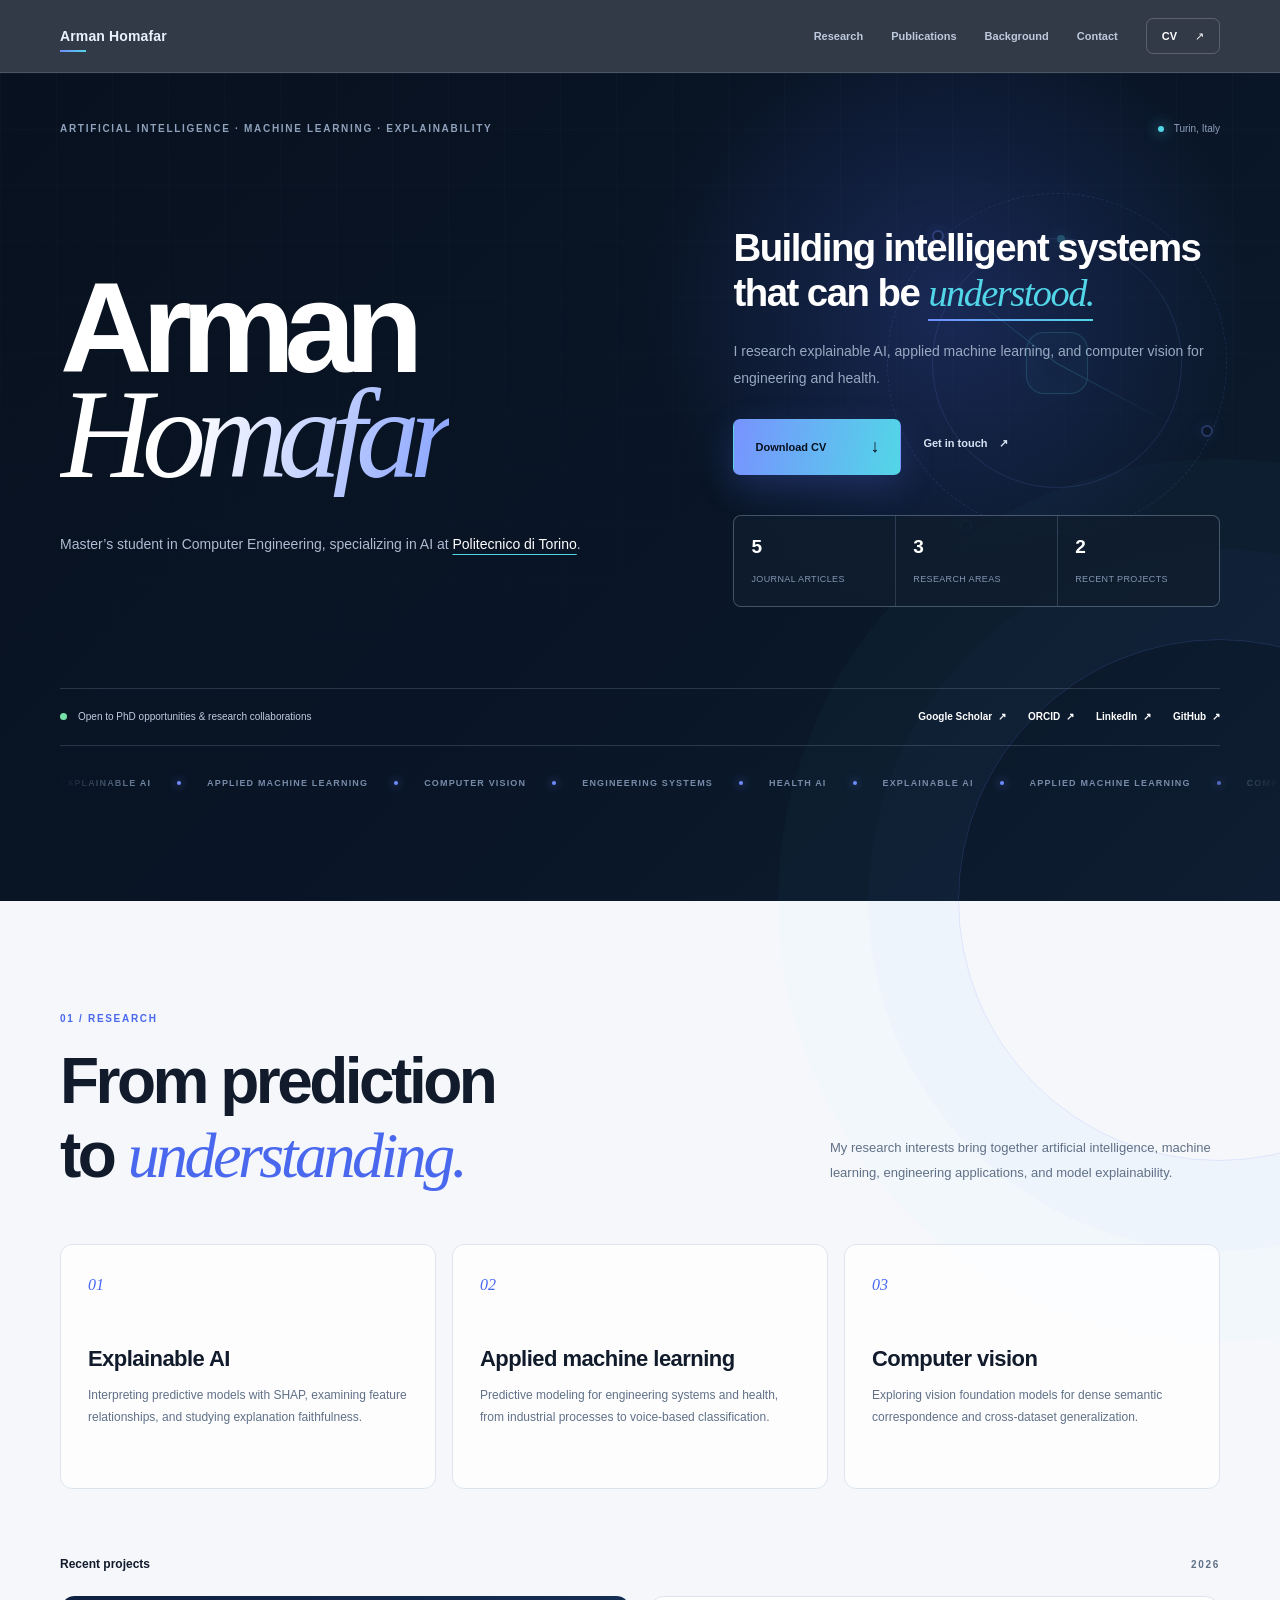
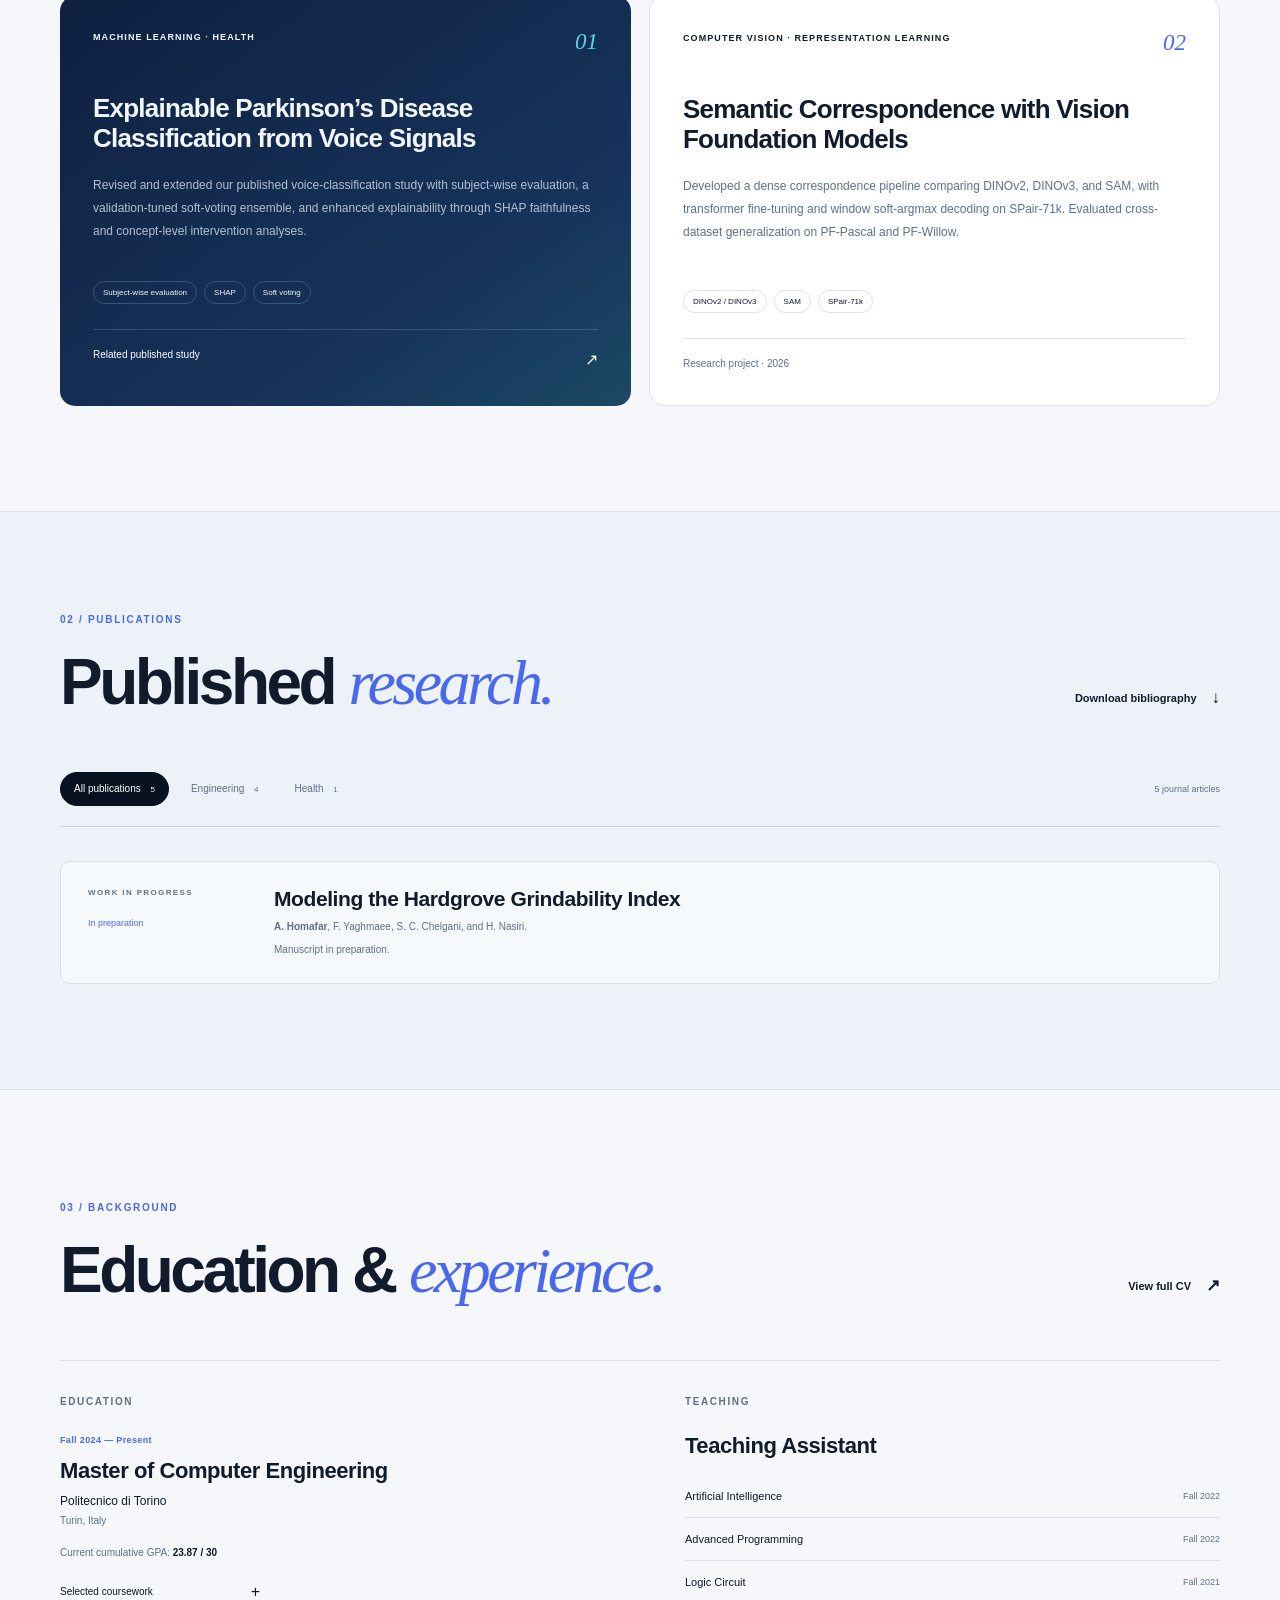
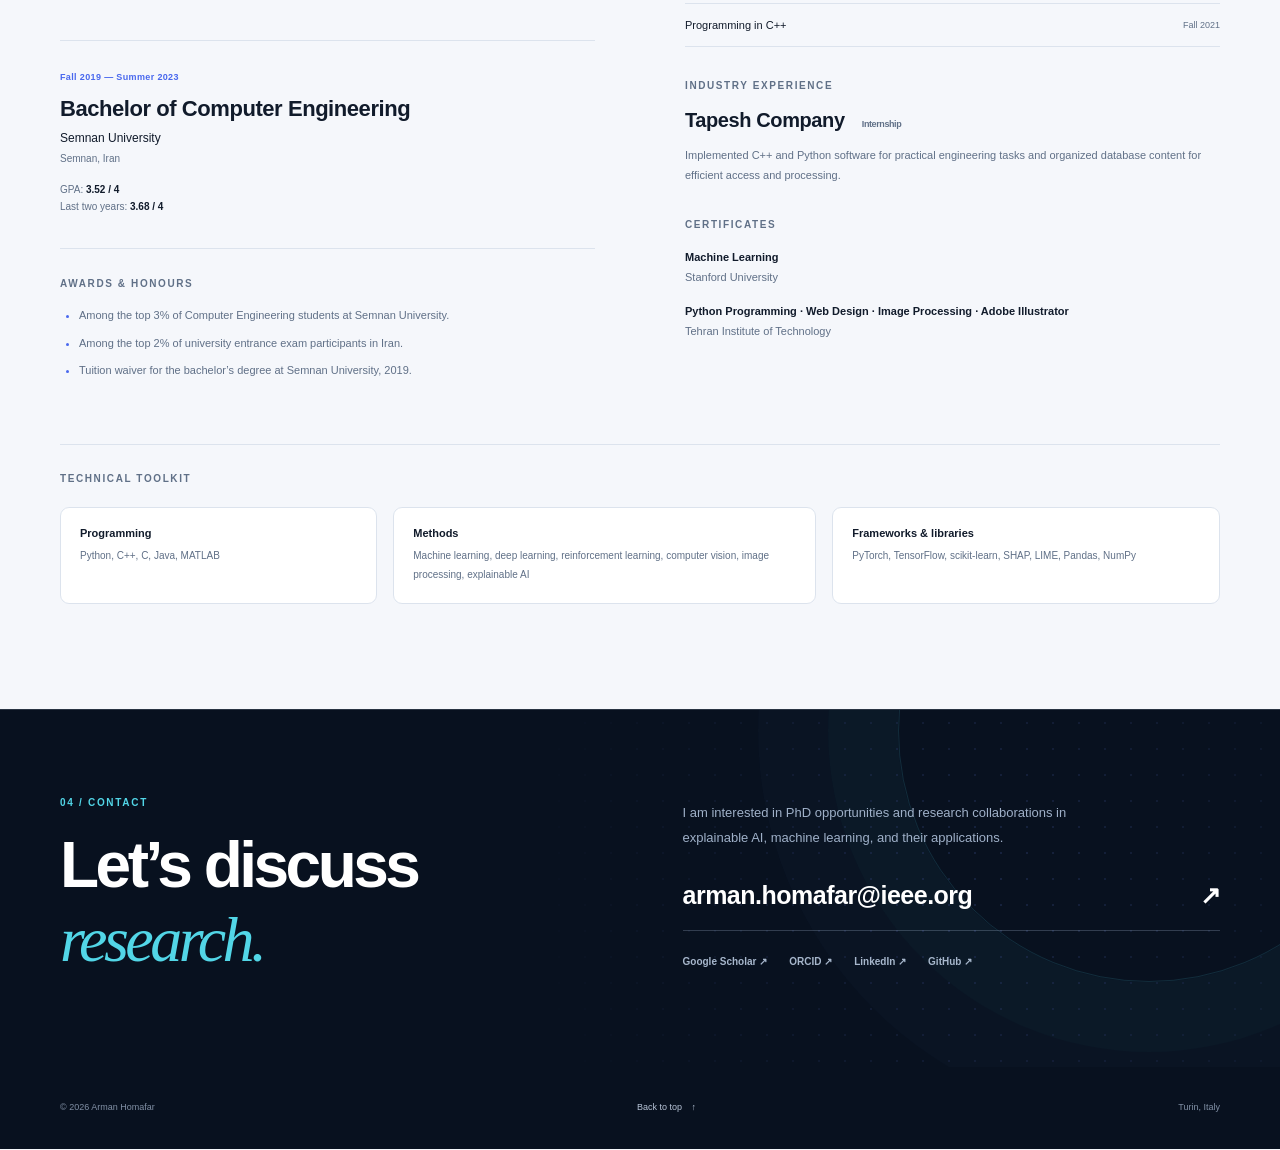
==== commit d862e499: "Redesign site with professional motion theme" ====
--- a/template.html
+++ b/template.html
@@ -3,7 +3,7 @@
 <head>
   <meta charset="utf-8">
   <meta name="viewport" content="width=device-width, initial-scale=1">
-  <meta name="theme-color" content="#f7f6f2">
+  <meta name="theme-color" content="#08111f">
   <title>Arman Homafar | Machine Learning & Explainable AI</title>
   <meta name="description" content="Arman Homafar, master's student in Computer Engineering specializing in AI at Politecnico di Torino. Research in explainable AI, applied machine learning, and computer vision.">
   <link rel="canonical" href="https://arman-homafar.github.io/">
@@ -21,6 +21,7 @@
 </head>
 <body>
   <a class="skip-link" href="#main">Skip to content</a>
+  <div class="scroll-progress" aria-hidden="true"><span></span></div>
   <header class="site-header">
     <div class="header-inner">
       <a class="brand" href="#home" aria-label="Arman Homafar, home"><span class="brand-name">Arman Homafar</span></a>
@@ -33,12 +34,14 @@
 
   <main id="main">
     <section class="hero page-width" id="home" aria-labelledby="name">
+      <div class="hero-network" aria-hidden="true"><span class="network-ring ring-one"></span><span class="network-ring ring-two"></span><span class="network-core"></span><span class="network-node node-one"></span><span class="network-node node-two"></span><span class="network-node node-three"></span><span class="network-line line-one"></span><span class="network-line line-two"></span></div>
       <div class="hero-topline"><span class="eyebrow">Artificial intelligence · Machine learning · Explainability</span><span class="location"><span class="small-dot" aria-hidden="true"></span> Turin, Italy</span></div>
       <div class="hero-grid">
         <div class="hero-title"><h1 id="name"><span class="name-line">Arman</span><span class="name-line"><em>Homafar</em></span></h1><p class="hero-role">Master’s student in Computer Engineering, specializing in AI at <a href="https://www.polito.it/en">Politecnico di Torino</a>.</p></div>
-        <div class="hero-introduction"><p class="hero-statement">Building intelligent systems<br>that can be <em>understood.</em></p><p>I research explainable AI, applied machine learning, and computer vision for engineering and health.</p><div class="hero-actions"><a class="button button-dark" href="assets/Arman-Homafar-CV.pdf" download>Download CV <span aria-hidden="true">↓</span></a><a class="hero-email" href="mailto:arman.homafar@ieee.org">Get in touch <span aria-hidden="true">↗</span></a></div></div>
+        <div class="hero-introduction"><p class="hero-statement">Building intelligent systems<br> that can be <em>understood.</em></p><p>I research explainable AI, applied machine learning, and computer vision for engineering and health.</p><div class="hero-actions"><a class="button button-dark magnetic" href="assets/Arman-Homafar-CV.pdf" download>Download CV <span aria-hidden="true">↓</span></a><a class="hero-email" href="mailto:arman.homafar@ieee.org">Get in touch <span aria-hidden="true">↗</span></a></div><div class="hero-metrics" aria-label="Academic profile at a glance"><div><strong data-count="5">5</strong><span>Journal articles</span></div><div><strong data-count="3">3</strong><span>Research areas</span></div><div><strong data-count="2">2</strong><span>Recent projects</span></div></div></div>
       </div>
       <div class="hero-footer"><p><span class="status-dot" aria-hidden="true"></span>Open to PhD opportunities & research collaborations</p><div class="profile-links" aria-label="Academic and professional profiles"><a href="https://scholar.google.com/citations?user=gQLnkNoAAAAJ&amp;hl=en">Google Scholar <span aria-hidden="true">↗</span></a><a href="https://orcid.org/0000-0002-8932-5340" rel="me">ORCID <span aria-hidden="true">↗</span></a><a href="https://www.linkedin.com/in/homafar" rel="me">LinkedIn <span aria-hidden="true">↗</span></a><a href="https://github.com/Arman-Homafar" rel="me">GitHub <span aria-hidden="true">↗</span></a></div></div>
+      <div class="signal-strip" aria-hidden="true"><div class="signal-track"><span>Explainable AI</span><i></i><span>Applied machine learning</span><i></i><span>Computer vision</span><i></i><span>Engineering systems</span><i></i><span>Health AI</span><i></i><span>Explainable AI</span><i></i><span>Applied machine learning</span><i></i><span>Computer vision</span><i></i><span>Engineering systems</span><i></i><span>Health AI</span><i></i></div></div>
     </section>
 
     <section class="section page-width" id="research" aria-labelledby="research-title">
@@ -76,7 +79,7 @@
       <div class="toolkit"><h3 class="small-heading">Technical toolkit</h3><div class="toolkit-grid"><div><h4>Programming</h4><p>Python, C++, C, Java, MATLAB</p></div><div><h4>Methods</h4><p>Machine learning, deep learning, reinforcement learning, computer vision, image processing, explainable AI</p></div><div><h4>Frameworks & libraries</h4><p>PyTorch, TensorFlow, scikit-learn, SHAP, LIME, Pandas, NumPy</p></div></div></div>
     </section>
 
-    <section class="contact-section" id="contact" aria-labelledby="contact-title"><div class="page-width contact-inner"><div><p class="eyebrow section-index">04 / Contact</p><h2 id="contact-title">Let’s discuss<br><em>research.</em></h2></div><div class="contact-copy"><p>I am interested in PhD opportunities and research collaborations in explainable AI, machine learning, and their applications.</p><a class="contact-email" href="mailto:arman.homafar@ieee.org">arman.homafar@ieee.org <span aria-hidden="true">↗</span></a><div class="profile-links"><a href="https://scholar.google.com/citations?user=gQLnkNoAAAAJ&amp;hl=en">Google Scholar ↗</a><a href="https://orcid.org/0000-0002-8932-5340">ORCID ↗</a><a href="https://www.linkedin.com/in/homafar">LinkedIn ↗</a><a href="https://github.com/Arman-Homafar">GitHub ↗</a></div></div></div></section>
+    <section class="contact-section" id="contact" aria-labelledby="contact-title"><div class="page-width contact-inner"><div class="contact-heading"><p class="eyebrow section-index">04 / Contact</p><h2 id="contact-title">Let’s discuss<br><em>research.</em></h2></div><div class="contact-copy"><p>I am interested in PhD opportunities and research collaborations in explainable AI, machine learning, and their applications.</p><a class="contact-email" href="mailto:arman.homafar@ieee.org">arman.homafar@ieee.org <span aria-hidden="true">↗</span></a><div class="profile-links"><a href="https://scholar.google.com/citations?user=gQLnkNoAAAAJ&amp;hl=en">Google Scholar ↗</a><a href="https://orcid.org/0000-0002-8932-5340">ORCID ↗</a><a href="https://www.linkedin.com/in/homafar">LinkedIn ↗</a><a href="https://github.com/Arman-Homafar">GitHub ↗</a></div></div></div></section>
   </main>
   <footer class="site-footer page-width"><p>© 2026 Arman Homafar</p><a href="#home">Back to top <span aria-hidden="true">↑</span></a><p>Turin, Italy</p></footer>
   <div id="copy-status" class="sr-only" role="status"></div>
--- a/assets/styles.css
+++ b/assets/styles.css
@@ -1,39 +1,20 @@
 @charset "UTF-8";
-:root{--paper:#f7f6f2;--white:#fff;--ink:#22342f;--forest:#173c33;--muted:#646b63;--line:#d9ddd4;--accent:#a35034;--pale:#edf0e9;--serif:Georgia,"Times New Roman",serif;--sans:-apple-system,BlinkMacSystemFont,"Segoe UI",Helvetica,Arial,sans-serif}
-*{box-sizing:border-box}html{scroll-behavior:smooth;scroll-padding-top:106px}body{margin:0;background:var(--paper);color:var(--ink);font-family:var(--sans);font-size:16px;line-height:1.65;-webkit-font-smoothing:antialiased;overflow-x:hidden}::selection{background:#d9e5ce}a{color:inherit;text-decoration-thickness:1px;text-underline-offset:5px}a:hover{color:var(--accent)}button,summary,a{-webkit-tap-highlight-color:transparent}button{font:inherit}button,a,summary{touch-action:manipulation}a:focus-visible,button:focus-visible,summary:focus-visible{outline:3px solid var(--accent);outline-offset:5px;border-radius:2px}button{cursor:pointer}h1,h2,h3,h4,p{margin:0}h1,h2,h3,h4{font-weight:500;line-height:1.2}h1,h2{font-family:var(--serif);letter-spacing:-.045em}h2{font-size:54px;line-height:1.08}h2 em{font-weight:400}em{font-style:italic}ul{padding-left:19px}strong{font-weight:600}[hidden]{display:none!important}.page-width{max-width:1160px;margin:0 auto;padding-inline:32px}.eyebrow{text-transform:uppercase;letter-spacing:.14em;font-size:10px;font-weight:650;line-height:1.6}.small-heading{font-size:11px;text-transform:uppercase;letter-spacing:.15em;font-weight:650;margin-bottom:27px;color:var(--muted)}.text-link{text-decoration:none;font-size:13px;font-weight:600;display:inline-flex;align-items:center;gap:20px;padding:9px 0}.text-link span{font-size:19px;font-weight:400}.sr-only{position:absolute;width:1px;height:1px;padding:0;margin:-1px;overflow:hidden;clip:rect(0,0,0,0);white-space:nowrap;border:0}.skip-link{position:fixed;top:-100px;left:16px;z-index:100;background:var(--forest);color:white;padding:12px 20px}.skip-link:focus{top:12px;color:white}
-.site-header{position:sticky;top:0;z-index:20;background:rgba(247,246,242,.82);border-bottom:1px solid rgba(217,221,212,.82);backdrop-filter:blur(18px);-webkit-backdrop-filter:blur(18px);transition:box-shadow .35s ease,background .35s ease}.site-header.is-scrolled{background:rgba(247,246,242,.94);box-shadow:0 10px 32px rgba(34,52,47,.06)}.header-inner{max-width:1160px;margin:auto;padding:0 32px;height:76px;display:flex;justify-content:space-between;align-items:center;gap:24px}.brand{display:flex;align-items:center;text-decoration:none}.brand-name{position:relative;font:600 15px var(--sans);letter-spacing:-.01em}.brand-name::after{content:"";position:absolute;left:0;bottom:-7px;width:100%;height:1px;background:var(--accent);transform:scaleX(.2);transform-origin:left;transition:transform .45s cubic-bezier(.2,.8,.2,1)}.brand:hover .brand-name::after{transform:scaleX(1)}.site-header nav{display:flex;align-items:center;gap:30px}.site-header nav a{font-size:12px;text-decoration:none;font-weight:500;padding:12px 0;position:relative}.site-header nav a:not(.nav-cv)::after{content:"";position:absolute;left:0;right:0;bottom:7px;height:1px;background:currentColor;transform:scaleX(0);transition:transform .35s ease}.site-header nav a:hover::after,.site-header nav a[aria-current="location"]::after{transform:scaleX(1)}.site-header nav a[aria-current="location"]{color:var(--accent)}.site-header nav .nav-cv{padding:8px 16px;border:1px solid var(--line);display:flex;gap:22px;transition:background .3s ease,border-color .3s ease,transform .3s ease}.nav-cv:hover{border-color:var(--accent);transform:translateY(-2px)}
-.hero{padding-top:51px;position:relative;isolation:isolate}.hero::before,.hero::after{content:"";position:absolute;z-index:-1;border-radius:50%;filter:blur(2px);pointer-events:none}.hero::before{width:420px;height:420px;right:-220px;top:20px;background:radial-gradient(circle,rgba(163,80,52,.12),rgba(163,80,52,0) 68%);animation:ambient-drift 12s ease-in-out infinite}.hero::after{width:360px;height:360px;left:-230px;top:260px;background:radial-gradient(circle,rgba(23,60,51,.11),rgba(23,60,51,0) 70%);animation:ambient-drift 15s ease-in-out -5s infinite reverse}.hero-topline{display:flex;justify-content:space-between;align-items:center;gap:20px;color:var(--muted);animation:fade-down .8s .05s both}.location{font-size:11px;display:flex;align-items:center;gap:9px}.small-dot{width:5px;height:5px;border-radius:50%;background:var(--muted);animation:soft-pulse 2.6s ease-in-out infinite}.hero-grid{display:grid;grid-template-columns:1.08fr 1fr;gap:92px;align-items:center;margin:56px 0 59px}.hero h1{font-size:112px;line-height:.98;letter-spacing:-.065em;font-weight:400}.hero h1 em{font-weight:400;background:linear-gradient(105deg,var(--ink) 20%,var(--accent) 48%,var(--ink) 76%);background-size:240% auto;-webkit-background-clip:text;background-clip:text;color:transparent;animation:name-shimmer 8s linear infinite}.name-line{display:block;overflow:hidden;animation:name-rise .95s cubic-bezier(.16,1,.3,1) both}.name-line:nth-child(2){animation-delay:.12s}.hero-role{font-size:14px;line-height:1.8;margin-top:31px;color:var(--muted);max-width:440px;animation:fade-up .8s .38s both}.hero-role a{color:var(--ink);text-decoration-color:var(--accent)}.hero-introduction{animation:fade-up .9s .24s both}.hero-statement{font:34px/1.23 var(--serif);letter-spacing:-.025em;margin-bottom:23px}.hero-statement em{color:var(--forest);position:relative}.hero-statement em::after{content:"";position:absolute;left:0;right:0;bottom:-5px;height:2px;background:var(--accent);transform-origin:left;animation:line-grow 1s .85s both}.hero-introduction>p:not(.hero-statement){font-size:14px;line-height:1.9;color:var(--muted);margin-bottom:15px;max-width:490px}.hero-actions{display:flex;align-items:center;flex-wrap:wrap}.button{display:inline-flex;align-items:center;justify-content:space-between;gap:45px;min-height:48px;padding:12px 22px;text-decoration:none;font-size:12px;font-weight:600;margin-top:11px;position:relative;overflow:hidden;transition:transform .3s ease,box-shadow .3s ease}.button::before{content:"";position:absolute;inset:0;transform:translateX(-125%) skewX(-20deg);background:linear-gradient(90deg,transparent,rgba(255,255,255,.22),transparent);transition:transform .65s ease}.button:hover::before{transform:translateX(125%) skewX(-20deg)}.button-dark{background:var(--forest);color:var(--paper);border:1px solid var(--forest)}.button-dark:hover{background:#254f43;color:white;transform:translateY(-3px);box-shadow:0 12px 30px rgba(23,60,51,.18)}.button span{font-size:19px;font-weight:400;animation:arrow-bob 1.8s ease-in-out infinite}.hero-email{margin-left:22px;font-size:12px;text-decoration:none;white-space:nowrap;transition:transform .3s ease}.hero-email:hover{transform:translateX(4px)}.hero-email span{padding-left:9px}.hero-footer{display:flex;align-items:center;justify-content:space-between;gap:22px;padding:22px 0;border-block:1px solid var(--line);animation:fade-up .8s .62s both}.hero-footer>p{font-size:11px;display:flex;align-items:center;gap:10px}.status-dot{width:6px;height:6px;background:#537648;border-radius:50%;flex:none;box-shadow:0 0 0 0 rgba(83,118,72,.55);animation:status-pulse 2.2s ease-out infinite}.profile-links{display:flex;flex-wrap:wrap;gap:21px}.profile-links a{font-size:11px;text-decoration:none;white-space:nowrap;transition:transform .25s ease}.profile-links a:hover{transform:translateY(-2px)}.profile-links span{margin-left:4px;color:var(--muted);display:inline-block;transition:transform .25s ease}.profile-links a:hover span{transform:translate(2px,-2px)}
-.section{padding-top:95px;padding-bottom:90px}.section-heading{display:flex;align-items:flex-end;justify-content:space-between;gap:64px;margin-bottom:45px}.section-index{color:var(--accent);margin-bottom:20px}.section-intro{font-size:14px;line-height:1.85;color:var(--muted);max-width:360px;padding-bottom:5px}.research-topics{display:grid;grid-template-columns:repeat(3,1fr);border-top:1px solid var(--line);margin-top:42px}.research-topic{padding:28px 32px 8px 0}.research-topic+.research-topic{padding-left:32px;border-left:1px solid var(--line)}.topic-number{font:italic 16px var(--serif);color:var(--accent)}.research-topic h3{font-family:var(--serif);font-size:24px;letter-spacing:-.02em;margin:20px 0 13px}.research-topic p{font-size:13px;line-height:1.9;color:var(--muted)}.subsection-heading{display:flex;justify-content:space-between;align-items:center;margin:61px 0 22px}.subsection-heading h3{font-size:12px;font-weight:600}.subsection-heading>span{color:var(--muted)}.projects-grid{display:grid;grid-template-columns:1fr 1fr;gap:20px}.project{padding:32px;display:flex;flex-direction:column;min-height:379px}.project-health{background:var(--forest);color:#f4f5ee}.project-vision{background:#e7ebe3;color:var(--ink)}.project-top{display:flex;justify-content:space-between;gap:20px;align-items:start;margin-bottom:33px}.project-category{font-size:9px;text-transform:uppercase;letter-spacing:.09em;line-height:1.8;max-width:250px}.project-number{font:italic 22px var(--serif);opacity:.7}.project h4{font:28px/1.2 var(--serif);letter-spacing:-.025em;max-width:410px;margin-bottom:20px}.project p{font-size:12px;line-height:1.9;opacity:.87;margin-bottom:24px}.project-tags{display:flex;gap:8px;flex-wrap:wrap;margin-top:auto;margin-bottom:24px}.project-tags span{font-size:9px;letter-spacing:.01em;border:1px solid #a1ad9f;padding:3px 9px}.project-health .project-tags span{border-color:#617c6f}.project a,.project-caption{font-size:11px;text-decoration:none;padding-top:17px;border-top:1px solid #bdc8b8;display:block}.project a{border-color:#617c6f;display:flex;justify-content:space-between}.project a:hover{color:#e6c6aa}.project a span{font-size:17px}.project-caption{color:var(--muted)}
-.publications-section{background:#fff;border-block:1px solid var(--line)}.publications-section .section{padding-top:84px}.publications-section .section-heading{margin-bottom:40px}.bibliography-download{margin-bottom:3px;white-space:nowrap}.publication-toolbar{display:flex;justify-content:space-between;gap:25px;align-items:center;border-bottom:1px solid var(--line);padding-bottom:20px}.publication-filters{display:flex;gap:9px;flex-wrap:wrap}.publication-filters button{border:1px solid transparent;background:transparent;font-size:11px;padding:9px 13px;color:var(--muted);border-radius:2px}.publication-filters button span{margin-left:8px;font-size:9px}.publication-filters button:hover{border-color:var(--line);color:var(--ink)}.publication-filters button[aria-pressed="true"]{background:var(--pale);color:var(--ink)}.publication-count{font-size:10px;color:var(--muted);white-space:nowrap}.publication{display:grid;grid-template-columns:73px 1fr;gap:24px;padding:34px 0;border-bottom:1px solid var(--line)}.publication-year{font:italic 22px var(--serif);color:var(--muted);padding-top:24px}.publication-category{font-size:9px;text-transform:uppercase;letter-spacing:.12em;color:var(--accent);margin-bottom:10px}.publication h3{font:25px/1.3 var(--serif);letter-spacing:-.015em;max-width:875px;margin-bottom:12px}.publication h3 a{text-decoration:none}.authors{font-size:12px;line-height:1.8;color:var(--muted);margin-bottom:5px}.authors strong{color:var(--ink);font-weight:600}.journal{font-size:12px;color:var(--muted)}.publication-note{font-size:10px;color:var(--muted);margin-top:4px}.publication-summary{font-size:12px;color:var(--muted);margin-top:15px;max-width:750px}.publication-actions{position:relative;display:flex;flex-wrap:wrap;gap:5px 30px;align-items:start;margin-top:12px}.publication-actions .text-link{font-size:11px;gap:12px;padding:0;line-height:26px}.publication-actions .text-link span{font-size:15px}.citation{font-size:11px}.citation summary{cursor:pointer;list-style:none;line-height:26px;display:flex;gap:12px;align-items:center;font-weight:600}.citation summary::-webkit-details-marker{display:none}.citation summary span{font-size:16px;font-weight:400}.citation[open]{width:100%}.citation[open] summary{max-width:75px}.citation[open] summary span{transform:rotate(45deg)}.citation-content{padding:20px;background:var(--paper);border:1px solid var(--line);margin:14px 0 3px}.citation pre{white-space:pre-wrap;overflow-wrap:anywhere;font-size:11px;line-height:1.7;margin:0 0 14px;font-family:ui-monospace,SFMono-Regular,Consolas,monospace}.copy-citation{font-size:11px;padding:7px 12px;border:1px solid var(--line);background:white;color:var(--ink)}.copy-citation:hover{border-color:var(--forest)}.in-preparation{margin-top:36px;border-left:2px solid var(--accent);background:var(--paper);padding:25px 28px;display:grid;grid-template-columns:160px 1fr;gap:25px}.in-preparation .eyebrow{font-size:9px;display:block;color:var(--muted);margin-bottom:9px}.status-label{font-size:10px;color:var(--accent);display:inline-block}.in-preparation h3{font:23px/1.3 var(--serif);letter-spacing:-.02em;margin-bottom:9px}.in-preparation p{font-size:11px;color:var(--muted)}.in-preparation .preparation-note{margin-top:7px;font-size:10px}
-.background-grid{display:grid;grid-template-columns:1.05fr 1fr;gap:88px;border-top:1px solid var(--line);padding-top:35px}.education-entry+.education-entry{margin-top:35px;padding-top:30px;border-top:1px solid var(--line)}.date-label{font-size:10px;color:var(--accent);margin-bottom:12px;letter-spacing:.025em}.education-entry h4{font:24px/1.3 var(--serif);letter-spacing:-.02em;margin-bottom:8px}.institution{font-size:13px}.institution span{display:block;font-size:11px;color:var(--muted);margin-top:2px}.grade{font-size:11px;color:var(--muted);margin:16px 0 0}.grade strong{color:var(--ink);font-weight:500}.coursework{margin-top:19px}.coursework summary{font-size:11px;cursor:pointer;display:flex;justify-content:space-between;list-style:none;max-width:195px;align-items:center}.coursework summary::-webkit-details-marker{display:none}.coursework summary span{font-size:17px}.coursework[open] summary span{transform:rotate(45deg)}.coursework ul{list-style:none;padding:0;margin:14px 0}.coursework li{display:flex;gap:20px;justify-content:space-between;font-size:11px;border-top:1px solid var(--line);padding:9px 0}.coursework li strong{white-space:nowrap;font-weight:500}.honours{margin-top:34px;padding-top:30px;border-top:1px solid var(--line)}.honours .small-heading{margin-bottom:16px}.honours ul{font-size:12px;line-height:1.8;color:var(--muted);margin:0}.honours li{padding-left:3px;margin-bottom:9px}.honours li::marker{color:var(--accent)}.experience-role{font:24px var(--serif);margin-bottom:19px;letter-spacing:-.02em}.teaching-list>div{display:flex;justify-content:space-between;gap:20px;padding:12px 0;border-bottom:1px solid var(--line);font-size:12px}.teaching-list time{color:var(--muted);font-size:10px;white-space:nowrap;padding-top:2px}.experience-block{margin-top:34px}.experience-block .small-heading{margin-bottom:18px}.experience-block h4{font:22px var(--serif);margin-bottom:14px;letter-spacing:-.02em}.experience-block h4 span{font:10px var(--sans);color:var(--muted);margin-left:14px}.experience-block p{font-size:12px;line-height:1.85;color:var(--muted);margin-bottom:15px}.experience-block p strong{font-weight:500;color:var(--ink)}.toolkit{border-top:1px solid var(--line);margin-top:54px;padding-top:28px}.toolkit .small-heading{margin-bottom:24px}.toolkit-grid{display:grid;grid-template-columns:.9fr 1.2fr 1.1fr;gap:40px}.toolkit h4{font-size:12px;font-weight:600;margin-bottom:10px}.toolkit p{font-size:12px;line-height:1.9;color:var(--muted)}
-.contact-section{background:#e8ece3;border-top:1px solid #d5ddcf;position:relative;overflow:hidden}.contact-section::after{content:"";position:absolute;width:480px;height:480px;border:1px solid rgba(23,60,51,.09);border-radius:50%;right:-180px;top:-260px;box-shadow:0 0 0 65px rgba(23,60,51,.025),0 0 0 130px rgba(23,60,51,.018);animation:slow-spin 28s linear infinite;pointer-events:none}.contact-inner{display:grid;grid-template-columns:1fr 1fr;align-items:center;gap:80px;padding-top:72px;padding-bottom:76px;position:relative;z-index:1}.contact-section .section-index{color:var(--forest)}.contact-copy>p{font-size:14px;color:var(--muted);line-height:1.9;margin-bottom:24px;max-width:410px}.contact-email{display:flex;justify-content:space-between;gap:20px;align-items:center;font:23px/1.5 var(--serif);text-decoration:none;border-bottom:1px solid #b8c4b2;padding-bottom:14px;margin-bottom:23px;transition:padding-left .35s ease,border-color .35s ease}.contact-email:hover{padding-left:10px;border-color:var(--accent)}.contact-email>span{font:23px var(--sans);transition:transform .3s ease}.contact-email:hover>span{transform:translate(4px,-4px)}.contact-copy .profile-links{gap:21px}.site-footer{display:flex;justify-content:space-between;gap:20px;align-items:center;min-height:89px;font-size:10px;color:var(--muted)}.site-footer a{text-decoration:none}.site-footer a span{margin-left:8px}
-
-/* Motion system: content stays visible when JavaScript is unavailable. */
-.motion-ready .reveal{opacity:0;transform:translate3d(0,34px,0);transition:opacity .78s ease,transform .88s cubic-bezier(.16,1,.3,1);transition-delay:var(--delay,0ms)}
-.motion-ready .reveal.reveal-left{transform:translate3d(-34px,0,0)}
-.motion-ready .reveal.reveal-right{transform:translate3d(34px,0,0)}
-.motion-ready .reveal.is-visible{opacity:1;transform:translate3d(0,0,0)}
-.research-topic{transition:background .35s ease,transform .35s ease,padding-left .35s ease}.research-topic:hover{background:rgba(255,255,255,.46);transform:translateY(-5px);padding-left:18px}.research-topic+.research-topic:hover{padding-left:48px}.topic-number{display:inline-block;transition:transform .45s cubic-bezier(.16,1,.3,1)}.research-topic:hover .topic-number{transform:rotate(-10deg) scale(1.18)}
-.project{position:relative;overflow:hidden;transform-style:preserve-3d;transition:transform .25s ease,box-shadow .35s ease}.project::before{content:"";position:absolute;inset:-50%;background:linear-gradient(115deg,transparent 38%,rgba(255,255,255,.13) 50%,transparent 62%);transform:translateX(-55%) rotate(8deg);transition:transform .85s ease;pointer-events:none}.project:hover::before{transform:translateX(55%) rotate(8deg)}.project:hover{box-shadow:0 24px 55px rgba(34,52,47,.14)}.project>*{position:relative;z-index:1}.project-number{transition:transform .45s ease}.project:hover .project-number{transform:rotate(8deg) scale(1.14)}
-.publication{transition:background .35s ease,padding-left .35s ease,padding-right .35s ease}.publication:hover{background:linear-gradient(90deg,rgba(237,240,233,.78),rgba(255,255,255,0));padding-left:18px;padding-right:18px}.publication h3 a{background-image:linear-gradient(var(--accent),var(--accent));background-size:0 1px;background-position:0 100%;background-repeat:no-repeat;transition:background-size .55s cubic-bezier(.16,1,.3,1)}.publication:hover h3 a{background-size:100% 1px}.publication-year{transition:color .3s ease,transform .3s ease}.publication:hover .publication-year{color:var(--accent);transform:translateY(-4px)}
-.section-heading h2 em{display:inline-block;transition:color .35s ease,transform .45s cubic-bezier(.16,1,.3,1)}.section-heading:hover h2 em{color:var(--accent);transform:translateX(6px)}
-.coursework summary span,.citation summary span{transition:transform .3s ease}.text-link span{display:inline-block;transition:transform .28s ease}.text-link:hover span{transform:translate(3px,-3px)}
-
-@keyframes fade-down{from{opacity:0;transform:translateY(-16px)}to{opacity:1;transform:none}}
-@keyframes fade-up{from{opacity:0;transform:translateY(24px)}to{opacity:1;transform:none}}
-@keyframes name-rise{from{opacity:0;transform:translateY(105%);filter:blur(7px)}to{opacity:1;transform:translateY(0);filter:blur(0)}}
-@keyframes line-grow{from{transform:scaleX(0)}to{transform:scaleX(1)}}
-@keyframes name-shimmer{to{background-position:-240% center}}
-@keyframes ambient-drift{0%,100%{transform:translate3d(0,0,0) scale(1)}50%{transform:translate3d(-35px,28px,0) scale(1.08)}}
-@keyframes soft-pulse{0%,100%{opacity:.45;transform:scale(.8)}50%{opacity:1;transform:scale(1.3)}}
-@keyframes status-pulse{0%{box-shadow:0 0 0 0 rgba(83,118,72,.5)}70%{box-shadow:0 0 0 9px rgba(83,118,72,0)}100%{box-shadow:0 0 0 0 rgba(83,118,72,0)}}
-@keyframes arrow-bob{0%,100%{transform:translateY(0)}50%{transform:translateY(3px)}}
-@keyframes slow-spin{to{transform:rotate(360deg)}}
-@media(min-width:1450px){.hero{padding-top:64px}.hero-grid{margin-top:68px;margin-bottom:72px}.hero h1{font-size:124px}}
-@media(max-width:1050px){.hero-grid{gap:45px}.hero h1{font-size:96px}.hero-footer{align-items:start;flex-direction:column;gap:15px}.hero-footer .profile-links{gap:27px}.hero-footer>p{font-size:12px}.hero-footer .profile-links a{font-size:12px}.background-grid{gap:50px}.section-heading{gap:35px}.section-intro{max-width:300px}.project{padding:25px}.project h4{font-size:25px}.contact-inner{gap:50px}}
-@media(max-width:760px){html{scroll-padding-top:118px}.page-width{padding-inline:24px}.header-inner{padding:0 24px;height:auto;min-height:77px;gap:22px}.brand-name{font-size:14px}.site-header nav{gap:20px}.site-header nav a{font-size:11px}.site-header nav .nav-cv{padding:6px 9px;gap:12px}.hero{padding-top:32px}.hero-topline{gap:20px}.hero-topline .eyebrow{font-size:8px;max-width:230px}.location{font-size:10px;white-space:nowrap}.hero-grid{grid-template-columns:1fr;gap:32px;margin:37px 0 37px}.hero h1{font-size:94px}.hero-role{font-size:12px;margin-top:23px}.hero-introduction{max-width:550px}.hero-statement{font-size:30px;margin-bottom:18px}.hero-introduction>p:not(.hero-statement){font-size:13px;margin-bottom:12px}.hero-statement br{display:none}.hero-statement em::before{content:" "}.hero-footer{padding:20px 0}.hero-footer>p{font-size:10px}.hero-footer .profile-links{gap:23px}.hero-footer .profile-links a{font-size:11px}.section{padding-top:62px;padding-bottom:60px}.section-heading{display:block;margin-bottom:31px}h2{font-size:43px}.section-index{font-size:9px;margin-bottom:15px}.section-intro{max-width:440px;margin-top:23px;font-size:13px}.research-topics{grid-template-columns:1fr;margin-top:29px}.research-topic,.research-topic+.research-topic{display:grid;grid-template-columns:26px 1fr;gap:0 14px;border-left:none;border-bottom:1px solid var(--line);padding:23px 0}.research-topic:hover,.research-topic+.research-topic:hover{padding-left:12px}.topic-number{padding-top:6px}.research-topic h3{font-size:23px;margin:0 0 10px}.research-topic p{grid-column:2;font-size:12px;max-width:440px}.subsection-heading{margin-top:36px}.projects-grid{grid-template-columns:1fr;gap:16px}.project{min-height:0;padding:27px}.project-top{margin-bottom:23px}.project h4{font-size:27px;max-width:430px}.project p{font-size:12px}.project-tags{margin-bottom:20px}.publications-section .section{padding-top:60px}.publications-section .section-heading{margin-bottom:23px}.bibliography-download{margin-top:20px}.publication-toolbar{align-items:start;gap:15px;flex-direction:column}.publication-filters{gap:4px}.publication-filters button{padding:8px 10px;font-size:10px}.publication-count{font-size:10px}.publication{grid-template-columns:41px 1fr;gap:16px;padding:28px 0}.publication:hover{padding-left:10px;padding-right:10px}.publication-year{font-size:17px;padding-top:25px}.publication h3{font-size:22px}.authors,.journal{font-size:11px}.publication-summary{font-size:11px}.publication-category{font-size:8px}.in-preparation{grid-template-columns:1fr;gap:13px;padding:20px 22px}.in-preparation>div:first-child{display:flex;gap:20px;align-items:center}.in-preparation .eyebrow{margin:0}.in-preparation h3{font-size:22px}.background-grid{grid-template-columns:1fr;gap:42px;padding-top:28px}.background-grid .small-heading{margin-bottom:22px}.education-entry h4{font-size:23px}.experience-column{border-top:1px solid var(--line);padding-top:28px}.toolkit{margin-top:32px}.toolkit-grid{grid-template-columns:1fr;gap:23px}.toolkit-grid h4{margin-bottom:7px}.contact-inner{grid-template-columns:1fr;gap:32px;padding-top:54px;padding-bottom:50px}.contact-copy>p{font-size:13px;max-width:480px}.contact-email{font-size:24px;max-width:470px}.site-footer{font-size:9px;min-height:76px}.site-footer>p:last-child{display:none}.section-heading>.text-link{margin-top:17px}}
-@media(max-width:470px){.header-inner{gap:12px;min-height:92px;flex-direction:column;align-items:stretch;padding-top:12px;padding-bottom:9px}.brand{align-self:flex-start}.brand-name{font-size:13px}.site-header nav{justify-content:space-between;gap:10px}.site-header nav a{padding:6px 0;font-size:10px}.site-header nav .nav-cv{padding:3px 9px;gap:9px}.hero-topline{align-items:flex-start}.hero-topline .eyebrow{max-width:185px;line-height:1.8}.hero h1{font-size:84px}.hero-statement{font-size:28px}.hero-statement br{display:block}.hero-statement em::before{content:""}.hero-footer>p{font-size:9px;align-items:flex-start}.hero-footer .status-dot{margin-top:5px}.hero-footer .profile-links{gap:15px}.hero-footer .profile-links a{font-size:10px}.hero-email{margin-left:16px;font-size:11px}.button{gap:30px;font-size:11px}.publication{grid-template-columns:1fr;gap:7px}.publication-year{padding-top:0;font-size:15px}.publication-category{margin-bottom:8px}.publication h3{font-size:22px}.publication-actions{gap:5px 25px}.citation-content{padding:13px}.contact-email{font-size:20px}.contact-copy .profile-links{gap:17px}.contact-copy .profile-links a{font-size:10px}}
-@media(max-width:470px){.hero-grid>*{min-width:0}.hero h1{font-size:clamp(60px,22vw,84px)}h2{font-size:clamp(33px,11vw,43px)}.contact-email{font-size:clamp(16px,5.3vw,20px);gap:10px}}
-@media(max-width:350px){.site-header nav{gap:7px}.site-header nav a{font-size:9px}.site-header nav .nav-cv{padding-inline:6px;gap:6px}.hero-email{display:inline-block;margin-left:0;margin-top:16px;margin-right:30px}.publication-filters button{padding-inline:8px}.in-preparation>div:first-child{gap:12px}.project{padding:23px}}
-@media(prefers-reduced-motion:reduce){html{scroll-behavior:auto}*,*::before,*::after{animation-duration:.01ms!important;animation-iteration-count:1!important;transition-duration:.01ms!important}.motion-ready .reveal{opacity:1!important;transform:none!important}}
-@media print{html{scroll-padding:0}body{background:white;font-size:11px;color:#111}.site-header,.skip-link,.publication-toolbar,.publication-actions,.hero-email,.button,.site-footer,.bibliography-download,.project-tags{display:none!important}.page-width{max-width:none;padding-inline:0}.hero{padding-top:0}.hero-topline{margin-bottom:20px}.hero-grid{margin:20px 0;gap:40px}.hero h1{font-size:55px}.hero-statement{font-size:25px}.hero-footer{padding:12px 0}.hero-introduction>p:not(.hero-statement){font-size:11px}.section{padding:30px 0}.section-heading{margin-bottom:22px}h2{font-size:30px}.section-index{margin-bottom:10px}.project{background:#f1f1f1;color:#111;padding:20px;min-height:auto;break-inside:avoid}.project a,.project-caption{color:#111}.publication{padding:18px 0;break-inside:avoid}.publication h3{font-size:19px}.publication-summary{display:none}.publication-year{font-size:16px}.publications-section .section{padding-top:30px}.in-preparation{break-inside:avoid}.contact-section{background:#f1f1f1}.contact-inner{padding:25px;gap:40px}.contact-email{font-size:17px}.background-grid{gap:40px}.research-topic{break-inside:avoid}a{text-decoration:none}.toolkit{margin-top:25px}}
+:root{--night:#08111f;--night-2:#0d1a2d;--night-3:#13233a;--paper:#f5f7fb;--white:#fff;--ink:#111b2b;--muted:#607087;--line:#dce3ed;--line-dark:rgba(190,207,231,.18);--blue:#6f8cff;--blue-strong:#4968ee;--cyan:#52d6e7;--serif:Georgia,"Times New Roman",serif;--sans:Inter,ui-sans-serif,-apple-system,BlinkMacSystemFont,"Segoe UI",Helvetica,Arial,sans-serif;--shadow:0 24px 70px rgba(24,42,71,.12)}
+*{box-sizing:border-box}html{overflow-x:clip;scroll-behavior:smooth;scroll-padding-top:88px}body{margin:0;overflow-x:hidden;background:var(--paper);color:var(--ink);font:16px/1.65 var(--sans);-webkit-font-smoothing:antialiased}::selection{background:var(--blue);color:#fff}a{color:inherit;text-underline-offset:5px}a:hover{color:var(--blue-strong)}button,summary,a{-webkit-tap-highlight-color:transparent;touch-action:manipulation}button{cursor:pointer;font:inherit}a:focus-visible,button:focus-visible,summary:focus-visible{outline:3px solid var(--cyan);outline-offset:5px;border-radius:3px}h1,h2,h3,h4,p{margin:0}h1,h2,h3,h4{font-weight:550;line-height:1.15}h1,h2{letter-spacing:-.055em}h2{font-size:clamp(42px,5vw,68px)}h2 em{color:var(--blue-strong);font-family:var(--serif);font-weight:400}em{font-style:italic}ul{padding-left:19px}strong{font-weight:650}[hidden]{display:none!important}.page-width{width:min(100%,1240px);margin:0 auto;padding-inline:40px}.eyebrow{font-size:10px;font-weight:700;line-height:1.6;letter-spacing:.17em;text-transform:uppercase}.small-heading{margin-bottom:25px;color:var(--muted);font-size:10px;font-weight:750;letter-spacing:.16em;text-transform:uppercase}.sr-only{position:absolute;width:1px;height:1px;overflow:hidden;clip:rect(0,0,0,0);white-space:nowrap}.skip-link{position:fixed;top:-100px;left:18px;z-index:100;padding:12px 20px;background:var(--cyan);color:var(--night)}.skip-link:focus{top:12px}
+.scroll-progress{position:fixed;inset:0 0 auto;z-index:50;height:3px;pointer-events:none}.scroll-progress span{display:block;width:100%;height:100%;transform:scaleX(0);transform-origin:left;background:linear-gradient(90deg,var(--blue),var(--cyan));box-shadow:0 0 18px rgba(82,214,231,.45)}
+.site-header{position:sticky;top:0;z-index:30;color:#eaf1ff;background:rgba(8,17,31,.82);border-bottom:1px solid var(--line-dark);backdrop-filter:blur(20px);-webkit-backdrop-filter:blur(20px);transition:background .35s ease,box-shadow .35s ease}.site-header.is-scrolled{background:rgba(8,17,31,.96);box-shadow:0 12px 40px rgba(1,7,17,.25)}.header-inner{width:min(100%,1240px);height:72px;margin:auto;padding-inline:40px;display:flex;align-items:center;justify-content:space-between;gap:32px}.brand{text-decoration:none}.brand-name{position:relative;font-size:14px;font-weight:700;letter-spacing:.01em}.brand-name::after{content:"";position:absolute;left:0;bottom:-8px;width:26px;height:2px;background:linear-gradient(90deg,var(--blue),var(--cyan));transition:width .4s cubic-bezier(.16,1,.3,1)}.brand:hover{color:#fff}.brand:hover .brand-name::after{width:100%}.site-header nav{display:flex;align-items:center;gap:28px}.site-header nav a{position:relative;padding:12px 0;color:#bdc9dc;font-size:11px;font-weight:550;text-decoration:none;transition:color .25s ease}.site-header nav a:not(.nav-cv)::after{content:"";position:absolute;right:0;bottom:7px;left:0;height:1px;transform:scaleX(0);background:var(--cyan);transition:transform .3s ease}.site-header nav a:hover,.site-header nav a[aria-current="location"]{color:#fff}.site-header nav a:hover::after,.site-header nav a[aria-current="location"]::after{transform:scaleX(1)}.site-header nav .nav-cv{display:flex;gap:18px;padding:8px 15px;color:#fff;border:1px solid rgba(255,255,255,.2);border-radius:7px;transition:transform .3s ease,border-color .3s ease,background .3s ease}.site-header nav .nav-cv:hover{transform:translateY(-2px);border-color:var(--cyan);background:rgba(82,214,231,.08)}
+.hero{position:relative;isolation:isolate;width:100%;max-width:none;min-height:calc(100svh - 72px);padding-top:48px;padding-inline:max(40px,calc((100vw - 1160px)/2));color:#fff;background:radial-gradient(circle at var(--glow-x,74%) var(--glow-y,28%),rgba(75,105,238,.23),transparent 27%),linear-gradient(135deg,var(--night),#091526 53%,#0e1d31)}.hero::before{content:"";position:absolute;inset:0;z-index:-2;opacity:.34;background-image:linear-gradient(rgba(154,177,213,.08) 1px,transparent 1px),linear-gradient(90deg,rgba(154,177,213,.08) 1px,transparent 1px);background-size:56px 56px;mask-image:linear-gradient(to bottom,#000,transparent 88%);animation:grid-drift 24s linear infinite}.hero::after{content:"";position:absolute;z-index:-1;width:520px;height:520px;right:-200px;bottom:-260px;border-radius:50%;border:1px solid rgba(111,140,255,.18);box-shadow:0 0 0 90px rgba(111,140,255,.025),0 0 0 180px rgba(82,214,231,.018);animation:slow-spin 32s linear infinite}.hero-topline{display:flex;align-items:center;justify-content:space-between;gap:24px;color:#8fa1bb;animation:fade-down .8s .05s both}.location{display:flex;align-items:center;gap:10px;font-size:10px}.small-dot{width:6px;height:6px;border-radius:50%;background:var(--cyan);box-shadow:0 0 14px var(--cyan);animation:soft-pulse 2.2s ease-in-out infinite}.hero-grid{position:relative;z-index:2;display:grid;grid-template-columns:1.08fr .92fr;align-items:center;gap:clamp(60px,8vw,126px);min-height:550px;padding:54px 0 46px}.hero h1{font-size:clamp(78px,10vw,142px);font-weight:620;line-height:.82;letter-spacing:-.082em}.name-line{display:block;overflow:hidden;animation:name-rise 1s cubic-bezier(.16,1,.3,1) both}.name-line:nth-child(2){padding-bottom:.08em;animation-delay:.12s}.hero h1 em{color:transparent;font-family:var(--serif);font-weight:400;background:linear-gradient(105deg,#fff 16%,#84a0ff 48%,#65dfeb 70%,#fff 92%);background-size:220% auto;background-clip:text;-webkit-background-clip:text;animation:name-shimmer 7s linear infinite}.hero-role{max-width:540px;margin-top:35px;color:#aebbd0;font-size:14px;line-height:1.8;animation:fade-up .8s .42s both}.hero-role a{color:#fff;text-decoration-color:var(--cyan)}.hero-introduction{position:relative;animation:fade-up .9s .25s both}.hero-statement{margin-bottom:23px;font-size:clamp(31px,3vw,43px);font-weight:560;line-height:1.16;letter-spacing:-.04em}.hero-statement em{position:relative;color:var(--cyan);font-family:var(--serif);font-weight:400}.hero-statement em::after{content:"";position:absolute;right:0;bottom:-7px;left:0;height:2px;transform-origin:left;background:linear-gradient(90deg,var(--blue),var(--cyan));animation:line-grow 1.05s .8s both}.hero-introduction>p:not(.hero-statement){max-width:510px;margin-bottom:20px;color:#98a9c1;font-size:14px;line-height:1.9}.hero-actions{display:flex;align-items:center;flex-wrap:wrap;gap:8px 0}.button{position:relative;display:inline-flex;min-height:51px;align-items:center;justify-content:space-between;gap:44px;overflow:hidden;margin-top:8px;padding:12px 21px;border-radius:7px;font-size:11px;font-weight:700;text-decoration:none;transition:transform .3s ease,box-shadow .3s ease}.button::before{content:"";position:absolute;inset:0;transform:translateX(-125%) skewX(-20deg);background:linear-gradient(90deg,transparent,rgba(255,255,255,.28),transparent);transition:transform .65s ease}.button:hover::before{transform:translateX(125%) skewX(-20deg)}.button-dark{color:#06101e;border:1px solid transparent;background:linear-gradient(100deg,#7893ff,var(--cyan));box-shadow:0 12px 34px rgba(79,112,239,.23)}.button-dark:hover{color:#06101e;transform:translateY(-3px);box-shadow:0 18px 45px rgba(79,112,239,.35)}.button span{font-size:18px;animation:arrow-bob 1.8s ease-in-out infinite}.hero-email{margin-left:22px;color:#d8e3f2;font-size:11px;font-weight:600;text-decoration:none;transition:color .25s ease,transform .25s ease}.hero-email:hover{color:var(--cyan);transform:translateX(4px)}.hero-email span{padding-left:8px}.hero-metrics{display:grid;grid-template-columns:repeat(3,1fr);gap:1px;max-width:500px;margin-top:40px;border:1px solid var(--line-dark);border-radius:8px;background:var(--line-dark);overflow:hidden}.hero-metrics>div{padding:15px 17px;background:rgba(10,23,40,.85)}.hero-metrics strong{display:block;margin-bottom:2px;color:#fff;font-size:19px;font-weight:650}.hero-metrics span{color:#8396b1;font-size:9px;letter-spacing:.04em;text-transform:uppercase}.hero-footer{position:relative;z-index:2;display:flex;align-items:center;justify-content:space-between;gap:28px;padding:20px 0;border-block:1px solid var(--line-dark);animation:fade-up .8s .65s both}.hero-footer>p{display:flex;align-items:center;gap:11px;color:#c2cde0;font-size:10px}.status-dot{width:7px;height:7px;flex:none;border-radius:50%;background:#75e1a8;box-shadow:0 0 0 0 rgba(117,225,168,.55);animation:status-pulse 2.2s ease-out infinite}.profile-links{display:flex;flex-wrap:wrap;gap:22px}.profile-links a{color:inherit;font-size:10px;font-weight:600;text-decoration:none;white-space:nowrap;transition:color .25s ease,transform .25s ease}.profile-links a:hover{color:var(--cyan);transform:translateY(-2px)}.profile-links span{display:inline-block;margin-left:3px;transition:transform .25s ease}.profile-links a:hover span{transform:translate(2px,-2px)}.signal-strip{position:relative;z-index:2;width:calc(100vw - max(40px,calc((100vw - 1160px)/2)));margin-top:20px;overflow:hidden;color:#778ba8;mask-image:linear-gradient(90deg,transparent,#000 7%,#000 93%,transparent)}.signal-track{display:flex;width:max-content;align-items:center;gap:26px;padding:10px 0 18px;animation:ticker 28s linear infinite}.signal-track span{font-size:9px;font-weight:700;letter-spacing:.13em;text-transform:uppercase}.signal-track i{width:4px;height:4px;border-radius:50%;background:var(--blue);box-shadow:0 0 10px var(--blue)}
+.hero-network{position:absolute;z-index:1;top:95px;right:max(28px,calc((100vw - 1240px)/2));width:390px;height:390px;opacity:.27;pointer-events:none;animation:network-float 9s ease-in-out infinite}.network-ring,.network-core,.network-node,.network-line{position:absolute;display:block}.network-ring{inset:50%;border:1px solid rgba(116,150,255,.55);border-radius:50%}.ring-one{width:250px;height:250px;margin:-125px;animation:slow-spin 18s linear infinite}.ring-one::before{content:"";position:absolute;top:-4px;left:50%;width:8px;height:8px;border-radius:50%;background:var(--cyan);box-shadow:0 0 16px var(--cyan)}.ring-two{width:340px;height:340px;margin:-170px;border-style:dashed;animation:slow-spin 28s linear infinite reverse}.network-core{top:50%;left:50%;width:62px;height:62px;transform:translate(-50%,-50%);border:1px solid rgba(82,214,231,.7);border-radius:18px;background:rgba(82,214,231,.08);box-shadow:inset 0 0 24px rgba(82,214,231,.12),0 0 34px rgba(82,214,231,.13);animation:core-pulse 3s ease-in-out infinite}.network-node{width:12px;height:12px;border:2px solid var(--blue);border-radius:50%;background:var(--night);box-shadow:0 0 15px rgba(111,140,255,.65)}.node-one{top:16%;left:18%}.node-two{right:10%;bottom:31%}.node-three{bottom:7%;left:25%}.network-line{top:50%;left:50%;width:150px;height:1px;transform-origin:left;background:linear-gradient(90deg,rgba(82,214,231,.8),transparent)}.line-one{transform:rotate(218deg)}.line-two{width:135px;transform:rotate(28deg)}
+.section{padding-top:110px;padding-bottom:105px}.section-heading{display:flex;align-items:flex-end;justify-content:space-between;gap:70px;margin-bottom:52px}.section-index{margin-bottom:18px;color:var(--blue-strong)}.section-intro{max-width:390px;padding-bottom:7px;color:var(--muted);font-size:13px;line-height:1.9}.section-heading h2 em{display:inline-block;transition:transform .45s cubic-bezier(.16,1,.3,1),color .3s ease}.section-heading:hover h2 em{transform:translateX(7px);color:var(--cyan)}
+.research-topics{display:grid;grid-template-columns:repeat(3,1fr);gap:16px}.research-topic{position:relative;min-height:245px;overflow:hidden;padding:27px 27px 24px;border:1px solid var(--line);border-radius:12px;background:rgba(255,255,255,.75);transition:transform .4s cubic-bezier(.16,1,.3,1),box-shadow .4s ease,border-color .4s ease}.research-topic::before{content:"";position:absolute;inset:0;transform:translateY(102%);background:linear-gradient(145deg,var(--night-2),var(--night-3));transition:transform .45s cubic-bezier(.16,1,.3,1)}.research-topic>*{position:relative;z-index:1}.research-topic:hover{transform:translateY(-8px);border-color:transparent;box-shadow:var(--shadow);color:#fff}.research-topic:hover::before{transform:translateY(0)}.topic-number{display:inline-block;color:var(--blue-strong);font:italic 16px var(--serif);transition:color .3s ease,transform .4s ease}.research-topic:hover .topic-number{color:var(--cyan);transform:rotate(-8deg) scale(1.12)}.research-topic h3{margin:47px 0 13px;font-size:22px;letter-spacing:-.025em}.research-topic p{color:var(--muted);font-size:12px;line-height:1.85;transition:color .3s ease}.research-topic:hover p{color:#afbdd0}.subsection-heading{display:flex;align-items:center;justify-content:space-between;margin:68px 0 23px}.subsection-heading h3{font-size:12px;font-weight:700}.subsection-heading>span{color:var(--muted)}.projects-grid{display:grid;grid-template-columns:1fr 1fr;gap:18px;perspective:1100px}.project{position:relative;display:flex;min-height:410px;flex-direction:column;overflow:hidden;padding:33px;border-radius:15px;transform-style:preserve-3d;transition:transform .25s ease,box-shadow .4s ease}.project::before{content:"";position:absolute;inset:-50%;transform:translateX(-58%) rotate(10deg);background:linear-gradient(115deg,transparent 41%,rgba(255,255,255,.12) 50%,transparent 59%);transition:transform .9s ease;pointer-events:none}.project:hover::before{transform:translateX(58%) rotate(10deg)}.project:hover{box-shadow:0 28px 70px rgba(16,34,62,.2)}.project>*{position:relative;z-index:1}.project-health{color:#f2f6ff;background:linear-gradient(145deg,#0f2040,#17345b 72%,#1b4964)}.project-vision{color:var(--ink);border:1px solid var(--line);background:#fff}.project-top{display:flex;align-items:flex-start;justify-content:space-between;gap:22px;margin-bottom:39px}.project-category{max-width:280px;font-size:9px;font-weight:700;letter-spacing:.12em;line-height:1.8;text-transform:uppercase}.project-number{color:var(--cyan);font:italic 23px var(--serif);transition:transform .4s ease}.project-vision .project-number{color:var(--blue-strong)}.project:hover .project-number{transform:rotate(8deg) scale(1.13)}.project h4{max-width:470px;margin-bottom:20px;font-size:26px;letter-spacing:-.03em}.project p{margin-bottom:24px;color:#b2c0d4;font-size:12px;line-height:1.9}.project-vision p{color:var(--muted)}.project-tags{display:flex;flex-wrap:wrap;gap:7px;margin-top:auto;margin-bottom:25px}.project-tags span{padding:4px 9px;border:1px solid rgba(181,205,236,.24);border-radius:100px;font-size:8px}.project-vision .project-tags span{border-color:var(--line)}.project a,.project-caption{display:block;padding-top:17px;border-top:1px solid rgba(181,205,236,.2);font-size:10px;text-decoration:none}.project a{display:flex;justify-content:space-between;color:#fff}.project a:hover{color:var(--cyan)}.project a span{font-size:16px}.project-caption{color:var(--muted);border-color:var(--line)}
+.publications-section{border-block:1px solid var(--line);background:#edf2f9}.publications-section .section{padding-top:100px}.bibliography-download{white-space:nowrap}.text-link{display:inline-flex;align-items:center;gap:15px;padding:8px 0;color:var(--ink);font-size:11px;font-weight:700;text-decoration:none}.text-link span{display:inline-block;font-size:17px;transition:transform .25s ease}.text-link:hover span{transform:translate(3px,-3px)}.publication-toolbar{display:flex;align-items:center;justify-content:space-between;gap:25px;padding-bottom:20px;border-bottom:1px solid #cad4e1}.publication-filters{display:flex;flex-wrap:wrap;gap:8px}.publication-filters button{padding:8px 13px;color:var(--muted);border:1px solid transparent;border-radius:100px;background:transparent;font-size:10px;transition:color .25s ease,border-color .25s ease,background .25s ease}.publication-filters button:hover{color:var(--ink);border-color:#c8d3e1}.publication-filters button[aria-pressed="true"]{color:#fff;border-color:var(--night);background:var(--night)}.publication-filters button span{margin-left:7px;font-size:8px}.publication-count{color:var(--muted);font-size:9px;white-space:nowrap}.publication{position:relative;display:grid;grid-template-columns:80px 1fr;gap:28px;overflow:hidden;padding:34px 18px 34px 0;border-bottom:1px solid #d3dce7;transition:padding .35s ease,background .35s ease}.publication::before{content:"";position:absolute;top:0;bottom:0;left:0;width:3px;transform:scaleY(0);background:linear-gradient(var(--blue),var(--cyan));transition:transform .35s ease}.publication:hover{padding-left:20px;background:rgba(255,255,255,.58)}.publication:hover::before{transform:scaleY(1)}.publication-year{padding-top:24px;color:var(--muted);font:italic 21px var(--serif);transition:transform .3s ease,color .3s ease}.publication:hover .publication-year{color:var(--blue-strong);transform:translateY(-4px)}.publication-category{margin-bottom:9px;color:var(--blue-strong);font-size:8px;font-weight:700;letter-spacing:.14em;text-transform:uppercase}.publication h3{max-width:900px;margin-bottom:12px;font-size:23px;letter-spacing:-.025em;line-height:1.35}.publication h3 a{text-decoration:none;background-image:linear-gradient(var(--blue-strong),var(--blue-strong));background-position:0 100%;background-repeat:no-repeat;background-size:0 1px;transition:background-size .5s cubic-bezier(.16,1,.3,1)}.publication:hover h3 a{background-size:100% 1px}.authors,.journal{color:var(--muted);font-size:11px;line-height:1.8}.authors strong{color:var(--ink)}.publication-note{margin-top:4px;color:var(--muted);font-size:9px}.publication-summary{max-width:760px;margin-top:13px;color:var(--muted);font-size:11px}.publication-actions{display:flex;flex-wrap:wrap;gap:5px 28px;align-items:flex-start;margin-top:13px}.publication-actions .text-link{padding:0;font-size:10px;line-height:25px}.citation{font-size:10px}.citation summary{display:flex;gap:11px;align-items:center;line-height:25px;font-weight:700;list-style:none}.citation summary::-webkit-details-marker,.coursework summary::-webkit-details-marker{display:none}.citation summary span,.coursework summary span{font-size:16px;transition:transform .3s ease}.citation[open]{width:100%}.citation[open] summary span,.coursework[open] summary span{transform:rotate(45deg)}.citation-content{margin:13px 0 3px;padding:18px;border:1px solid var(--line);border-radius:8px;background:#fff}.citation pre{margin:0 0 13px;white-space:pre-wrap;overflow-wrap:anywhere;font:10px/1.7 ui-monospace,SFMono-Regular,Consolas,monospace}.copy-citation{padding:6px 10px;color:var(--ink);border:1px solid var(--line);border-radius:5px;background:#fff;font-size:10px}.in-preparation{display:grid;grid-template-columns:160px 1fr;gap:26px;margin-top:34px;padding:25px 27px;border:1px solid #d5deea;border-radius:10px;background:rgba(255,255,255,.5)}.in-preparation .eyebrow{display:block;margin-bottom:8px;color:var(--muted);font-size:8px}.status-label{color:var(--blue-strong);font-size:9px}.in-preparation h3{margin-bottom:8px;font-size:21px;letter-spacing:-.02em}.in-preparation p{color:var(--muted);font-size:10px}.in-preparation .preparation-note{margin-top:6px}
+.background-grid{display:grid;grid-template-columns:1fr 1fr;gap:90px;padding-top:35px;border-top:1px solid var(--line)}.education-entry+.education-entry{margin-top:34px;padding-top:29px;border-top:1px solid var(--line)}.date-label{margin-bottom:11px;color:var(--blue-strong);font-size:9px;font-weight:650;letter-spacing:.04em}.education-entry h4{margin-bottom:8px;font-size:22px;letter-spacing:-.02em}.institution{font-size:12px}.institution span{display:block;margin-top:2px;color:var(--muted);font-size:10px}.grade{margin-top:15px;color:var(--muted);font-size:10px}.grade strong{color:var(--ink)}.coursework{margin-top:18px}.coursework summary{display:flex;max-width:200px;align-items:center;justify-content:space-between;font-size:10px;list-style:none}.coursework ul{margin:13px 0;padding:0;list-style:none}.coursework li{display:flex;justify-content:space-between;gap:20px;padding:9px 0;border-top:1px solid var(--line);font-size:10px}.honours{margin-top:33px;padding-top:29px;border-top:1px solid var(--line)}.honours .small-heading{margin-bottom:16px}.honours ul{margin:0;color:var(--muted);font-size:11px;line-height:1.8}.honours li{margin-bottom:8px}.honours li::marker{color:var(--blue-strong)}.experience-role{margin-bottom:17px;font-size:22px;letter-spacing:-.02em}.teaching-list>div{display:flex;justify-content:space-between;gap:22px;padding:12px 0;border-bottom:1px solid var(--line);font-size:11px}.teaching-list time{padding-top:2px;color:var(--muted);font-size:9px;white-space:nowrap}.experience-block{margin-top:33px}.experience-block .small-heading{margin-bottom:17px}.experience-block h4{margin-bottom:13px;font-size:20px;letter-spacing:-.02em}.experience-block h4 span{margin-left:12px;color:var(--muted);font-size:9px}.experience-block p{margin-bottom:13px;color:var(--muted);font-size:11px;line-height:1.85}.experience-block p strong{color:var(--ink)}.toolkit{margin-top:55px;padding-top:28px;border-top:1px solid var(--line)}.toolkit .small-heading{margin-bottom:22px}.toolkit-grid{display:grid;grid-template-columns:.9fr 1.2fr 1.1fr;gap:16px}.toolkit-grid>div{padding:19px;border:1px solid var(--line);border-radius:9px;background:#fff;transition:transform .3s ease,border-color .3s ease,box-shadow .3s ease}.toolkit-grid>div:hover{transform:translateY(-5px);border-color:#becbf0;box-shadow:0 13px 35px rgba(39,61,96,.08)}.toolkit h4{margin-bottom:8px;font-size:11px}.toolkit p{color:var(--muted);font-size:10px;line-height:1.85}
+.contact-section{position:relative;overflow:hidden;color:#fff;border-top:1px solid var(--line-dark);background:var(--night)}.contact-section::before{content:"";position:absolute;inset:0;opacity:.24;background-image:radial-gradient(rgba(113,143,255,.6) 1px,transparent 1px);background-size:26px 26px;mask-image:radial-gradient(circle at 78% 45%,#000,transparent 48%);animation:grid-drift 30s linear infinite reverse}.contact-section::after{content:"";position:absolute;top:-230px;right:-120px;width:500px;height:500px;border:1px solid rgba(82,214,231,.14);border-radius:50%;box-shadow:0 0 0 70px rgba(82,214,231,.018),0 0 0 140px rgba(111,140,255,.018);animation:slow-spin 30s linear infinite}.contact-inner{position:relative;z-index:1;display:grid;grid-template-columns:1fr 1fr;align-items:center;gap:85px;padding-top:85px;padding-bottom:90px}.contact-section .section-index{color:var(--cyan)}.contact-section h2 em{color:var(--cyan)}.contact-copy>p{max-width:430px;margin-bottom:24px;color:#9fb0c8;font-size:13px;line-height:1.9}.contact-email{display:flex;align-items:center;justify-content:space-between;gap:20px;margin-bottom:23px;padding-bottom:14px;color:#fff;border-bottom:1px solid rgba(183,205,235,.24);font-size:clamp(18px,2vw,25px);font-weight:600;letter-spacing:-.02em;text-decoration:none;transition:padding-left .35s ease,border-color .35s ease,color .25s ease}.contact-email:hover{padding-left:10px;color:var(--cyan);border-color:var(--cyan)}.contact-email>span{transition:transform .3s ease}.contact-email:hover>span{transform:translate(4px,-4px)}.contact-section .profile-links{color:#a7b7cc}.site-footer{display:flex;width:100%;max-width:none;min-height:82px;align-items:center;justify-content:space-between;gap:20px;padding-inline:max(40px,calc((100vw - 1160px)/2));color:#8190a5;background:var(--night);font-size:9px}.site-footer a{color:#b7c4d7;text-decoration:none}.site-footer a span{margin-left:7px}.signal-strip:hover .signal-track{animation-play-state:paused}
+.motion-ready .reveal{opacity:0;filter:blur(6px);transform:translate3d(0,42px,0) scale(.985);transition:opacity .75s ease,filter .75s ease,transform .88s cubic-bezier(.16,1,.3,1);transition-delay:var(--delay,0ms)}.motion-ready .reveal.reveal-left{transform:translate3d(-44px,0,0)}.motion-ready .reveal.reveal-right{transform:translate3d(44px,0,0)}.motion-ready .reveal.is-visible{opacity:1;filter:blur(0);transform:translate3d(0,0,0) scale(1)}
+@keyframes fade-down{from{opacity:0;transform:translateY(-16px)}to{opacity:1;transform:none}}@keyframes fade-up{from{opacity:0;transform:translateY(25px)}to{opacity:1;transform:none}}@keyframes name-rise{from{opacity:0;filter:blur(9px);transform:translateY(105%)}to{opacity:1;filter:blur(0);transform:translateY(0)}}@keyframes line-grow{from{transform:scaleX(0)}to{transform:scaleX(1)}}@keyframes name-shimmer{to{background-position:-220% center}}@keyframes grid-drift{to{background-position:56px 56px}}@keyframes slow-spin{to{transform:rotate(360deg)}}@keyframes soft-pulse{0%,100%{opacity:.5;transform:scale(.8)}50%{opacity:1;transform:scale(1.28)}}@keyframes core-pulse{0%,100%{transform:translate(-50%,-50%) scale(.92) rotate(0)}50%{transform:translate(-50%,-50%) scale(1.08) rotate(8deg)}}@keyframes network-float{0%,100%{transform:translate3d(0,0,0)}50%{transform:translate3d(-12px,18px,0)}}@keyframes status-pulse{0%{box-shadow:0 0 0 0 rgba(117,225,168,.5)}70%{box-shadow:0 0 0 10px rgba(117,225,168,0)}100%{box-shadow:0 0 0 0 rgba(117,225,168,0)}}@keyframes arrow-bob{0%,100%{transform:translateY(0)}50%{transform:translateY(3px)}}@keyframes ticker{to{transform:translateX(-50%)}}
+@media(min-width:1500px){.hero-grid{min-height:620px}}
+@media(max-width:1050px){.page-width,.header-inner{padding-inline:28px}.hero,.site-footer{padding-inline:28px}.site-header nav{gap:21px}.hero-grid{gap:50px}.hero-network{right:-90px}.hero-footer{align-items:flex-start;flex-direction:column;gap:14px}.background-grid{gap:52px}.contact-inner{gap:50px}}
+@media(max-width:760px){html{scroll-padding-top:68px}.page-width,.header-inner,.site-footer{padding-inline:20px}.site-header{overflow:hidden}.header-inner{height:66px;gap:14px}.brand-name{font-size:12px}.brand-name::after{bottom:-6px}.site-header nav{flex:1;justify-content:flex-end;gap:15px}.site-header nav a{font-size:9px}.site-header nav a:nth-child(3){display:none}.site-header nav .nav-cv{gap:8px;padding:5px 8px}.hero{min-height:auto;padding:30px 20px 0}.hero::before{background-size:40px 40px}.hero-topline .eyebrow{max-width:230px;font-size:8px}.location{font-size:9px;white-space:nowrap}.hero-grid{grid-template-columns:1fr;gap:35px;min-height:0;padding:46px 0 43px}.hero h1{font-size:clamp(76px,19vw,112px)}.hero-role{max-width:550px;margin-top:24px;font-size:12px}.hero-introduction{max-width:600px}.hero-statement{font-size:31px}.hero-introduction>p:not(.hero-statement){font-size:12px}.hero-network{top:210px;right:-190px;width:330px;height:330px;opacity:.19}.hero-metrics{margin-top:30px}.hero-metrics>div{padding:13px 12px}.hero-metrics span{font-size:7px}.hero-footer{padding:18px 0}.hero-footer>p{font-size:9px}.hero-footer .profile-links{gap:17px}.hero-footer .profile-links a{font-size:9px}.signal-strip{width:calc(100vw - 20px);margin-top:14px}.section{padding-top:72px;padding-bottom:70px}.section-heading{display:block;margin-bottom:34px}.section-index{margin-bottom:14px}.section-intro{max-width:500px;margin-top:22px;font-size:12px}.research-topics{grid-template-columns:1fr}.research-topic{min-height:0;padding:23px}.research-topic h3{margin-top:28px}.subsection-heading{margin-top:44px}.projects-grid{grid-template-columns:1fr}.project{min-height:0;padding:26px}.project h4{font-size:24px}.publication-toolbar{align-items:flex-start;flex-direction:column;gap:13px}.publication{grid-template-columns:45px 1fr;gap:15px;padding:27px 8px 27px 0}.publication:hover{padding-left:10px}.publication-year{padding-top:24px;font-size:16px}.publication h3{font-size:20px}.in-preparation{grid-template-columns:1fr;gap:12px;padding:21px}.background-grid{grid-template-columns:1fr;gap:43px}.experience-column{padding-top:31px;border-top:1px solid var(--line)}.toolkit{margin-top:38px}.toolkit-grid{grid-template-columns:1fr;gap:10px}.contact-inner{grid-template-columns:1fr;gap:33px;padding-top:64px;padding-bottom:65px}.contact-copy>p{font-size:12px}.site-footer{min-height:72px;font-size:8px}.site-footer p:last-child{display:none}}
+@media(max-width:480px){.header-inner{padding-inline:16px}.brand-name{display:block;font-size:11px;line-height:1.05;white-space:nowrap}.site-header nav{gap:10px}.site-header nav a{font-size:8px}.site-header nav a:nth-child(3),.site-header nav a:nth-child(4){display:none}.hero{padding-inline:17px}.hero-topline{align-items:flex-start}.hero-topline .eyebrow{max-width:175px;line-height:1.8}.hero h1{font-size:clamp(64px,21vw,92px)}.hero-statement{font-size:27px}.hero-statement br{display:none}.hero-actions{align-items:flex-start;flex-direction:column}.hero-email{margin:14px 0 0}.button{gap:34px}.hero-metrics{grid-template-columns:repeat(3,1fr)}.hero-metrics>div{padding:12px 8px}.hero-metrics strong{font-size:17px}.hero-metrics span{font-size:6px;line-height:1.4}.hero-footer .profile-links{gap:13px}.section{padding-top:63px;padding-bottom:60px}h2{font-size:clamp(38px,12vw,52px)}.publication{grid-template-columns:1fr;gap:6px}.publication-year{padding-top:0}.publication-filters button{padding:7px 9px;font-size:9px}.citation-content{padding:13px}.contact-email{gap:8px;font-size:clamp(15px,4.7vw,19px)}}
+@media(prefers-reduced-motion:reduce){html{scroll-behavior:auto}*,*::before,*::after{animation-duration:.01ms!important;animation-iteration-count:1!important;transition-duration:.01ms!important}.motion-ready .reveal{opacity:1!important;filter:none!important;transform:none!important}.signal-track{transform:none!important}}
+@media print{html{scroll-padding:0}body{color:#111;background:#fff;font-size:11px}.site-header,.skip-link,.scroll-progress,.signal-strip,.hero-network,.publication-toolbar,.publication-actions,.hero-email,.button,.site-footer,.bibliography-download,.project-tags{display:none!important}.page-width,.hero{max-width:none;padding-inline:0}.hero{min-height:0;padding-top:0;color:#111;background:#fff}.hero::before,.hero::after{display:none}.hero-grid{min-height:0;margin:20px 0;padding:0;gap:40px}.hero h1{font-size:55px}.hero h1 em{color:#111;background:none}.hero-role,.hero-introduction>p:not(.hero-statement),.hero-footer>p,.profile-links a{color:#333}.hero-statement{font-size:25px}.hero-metrics{border:1px solid #ccc;background:#fff}.hero-metrics>div{color:#111;background:#fff}.hero-metrics strong,.hero-metrics span{color:#111}.section{padding:30px 0}.project{min-height:auto;break-inside:avoid;color:#111;border:1px solid #ccc;background:#f3f3f3}.project p,.project a{color:#111}.publications-section{background:#fff}.publication{break-inside:avoid}.contact-section{color:#111;background:#eee}.contact-copy>p,.contact-email,.contact-section .profile-links{color:#111}.background-grid{gap:40px}}
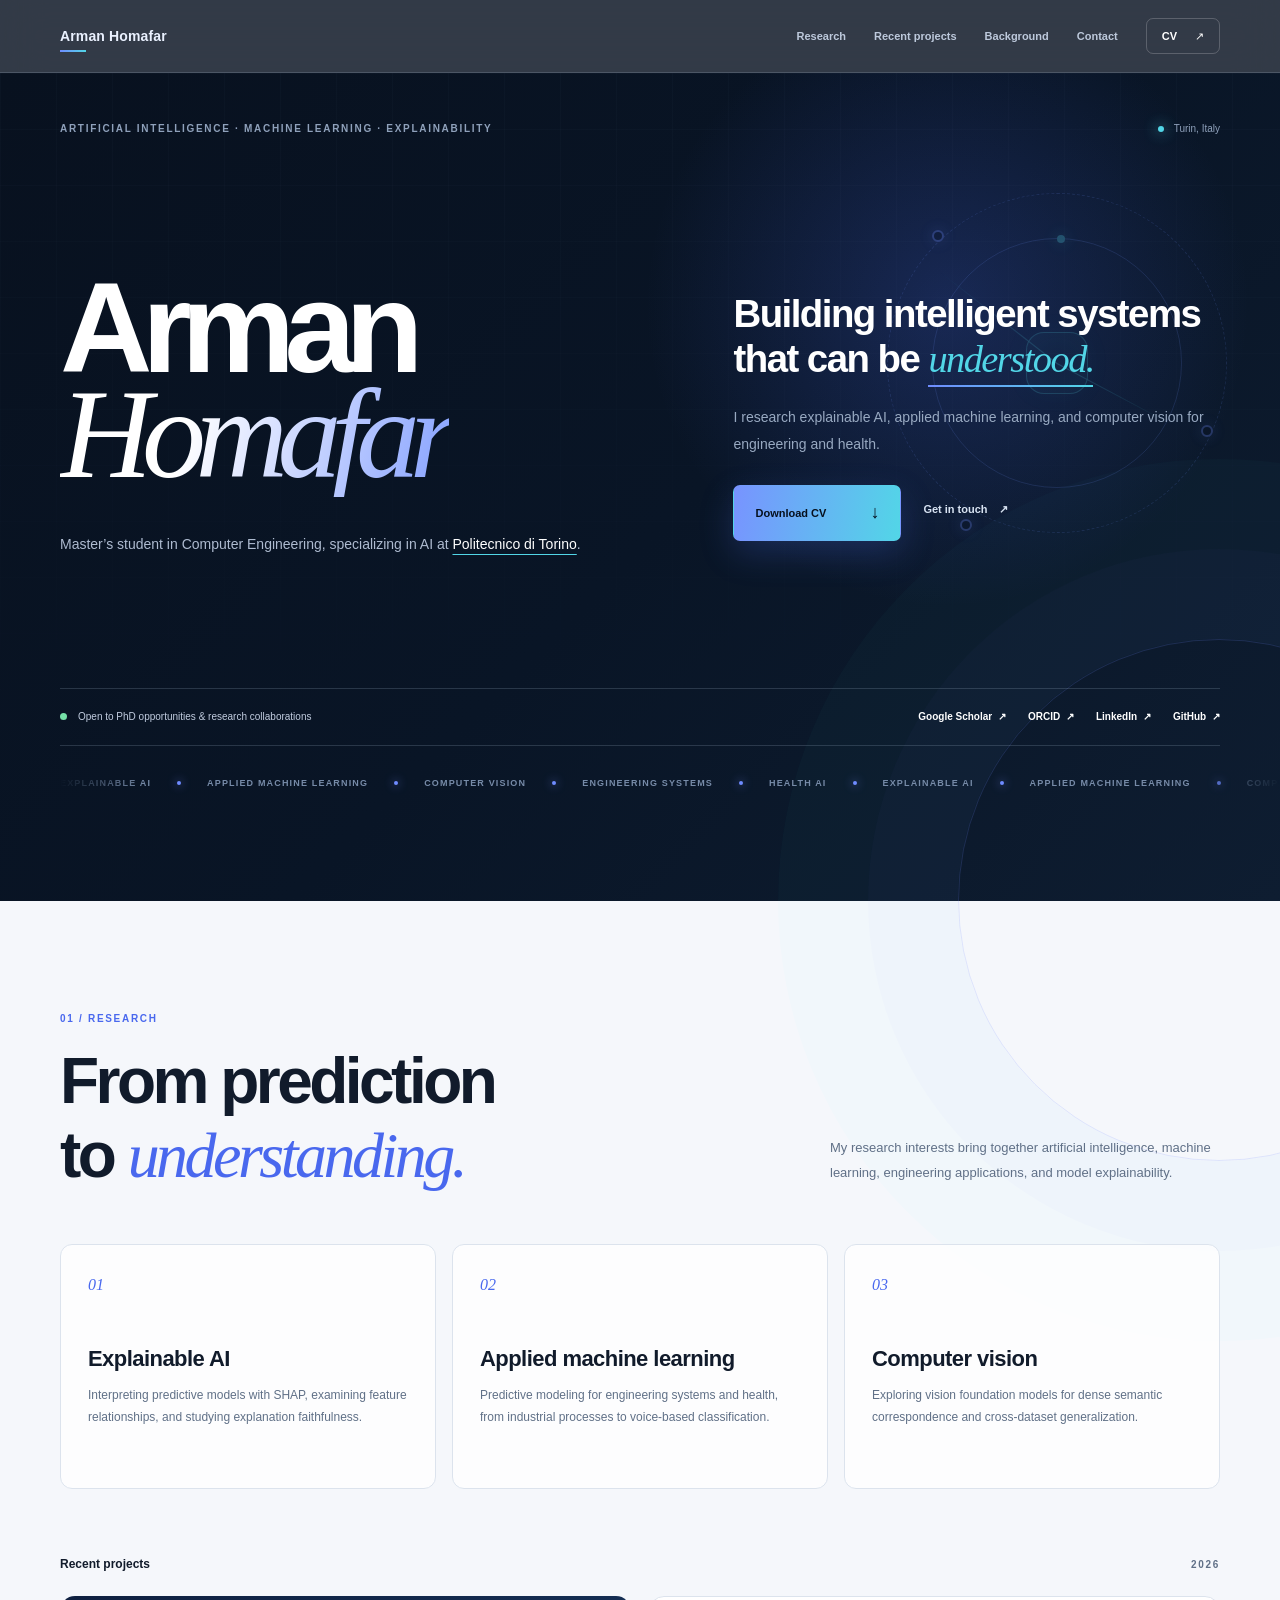
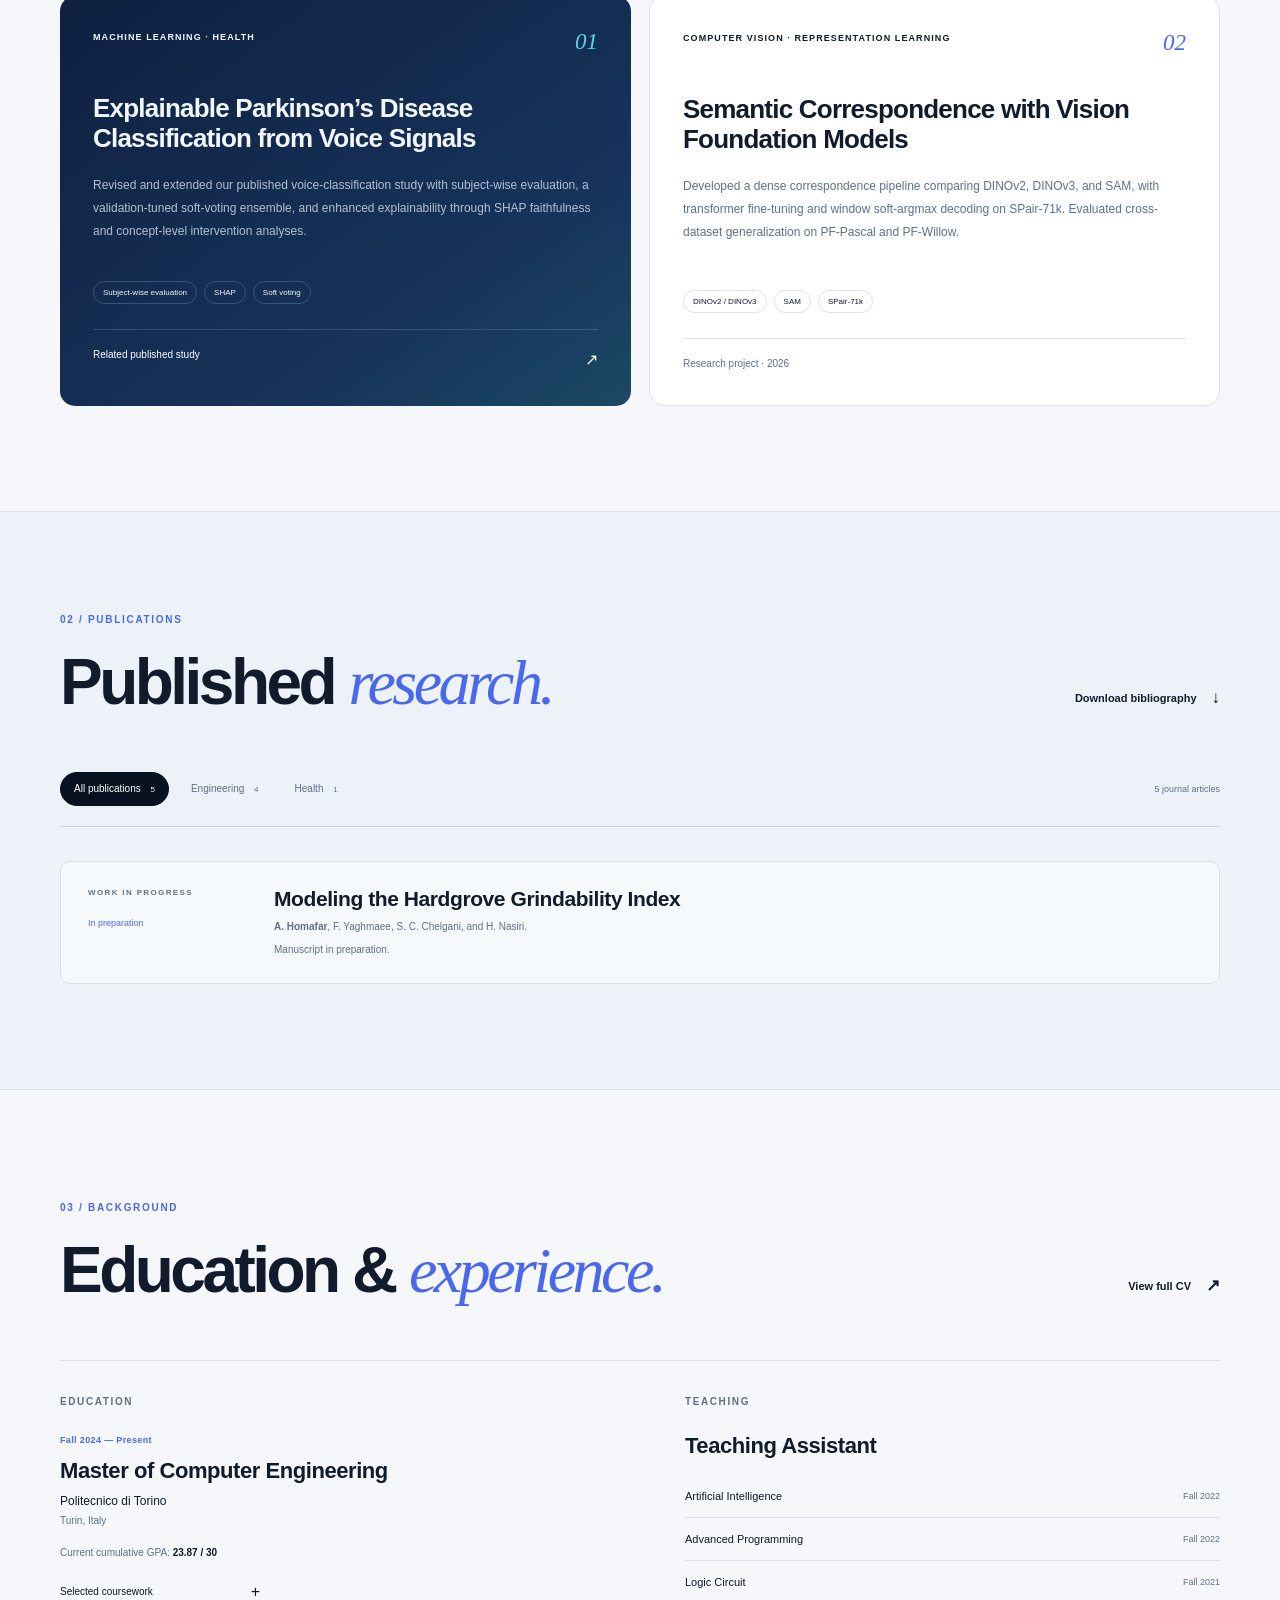
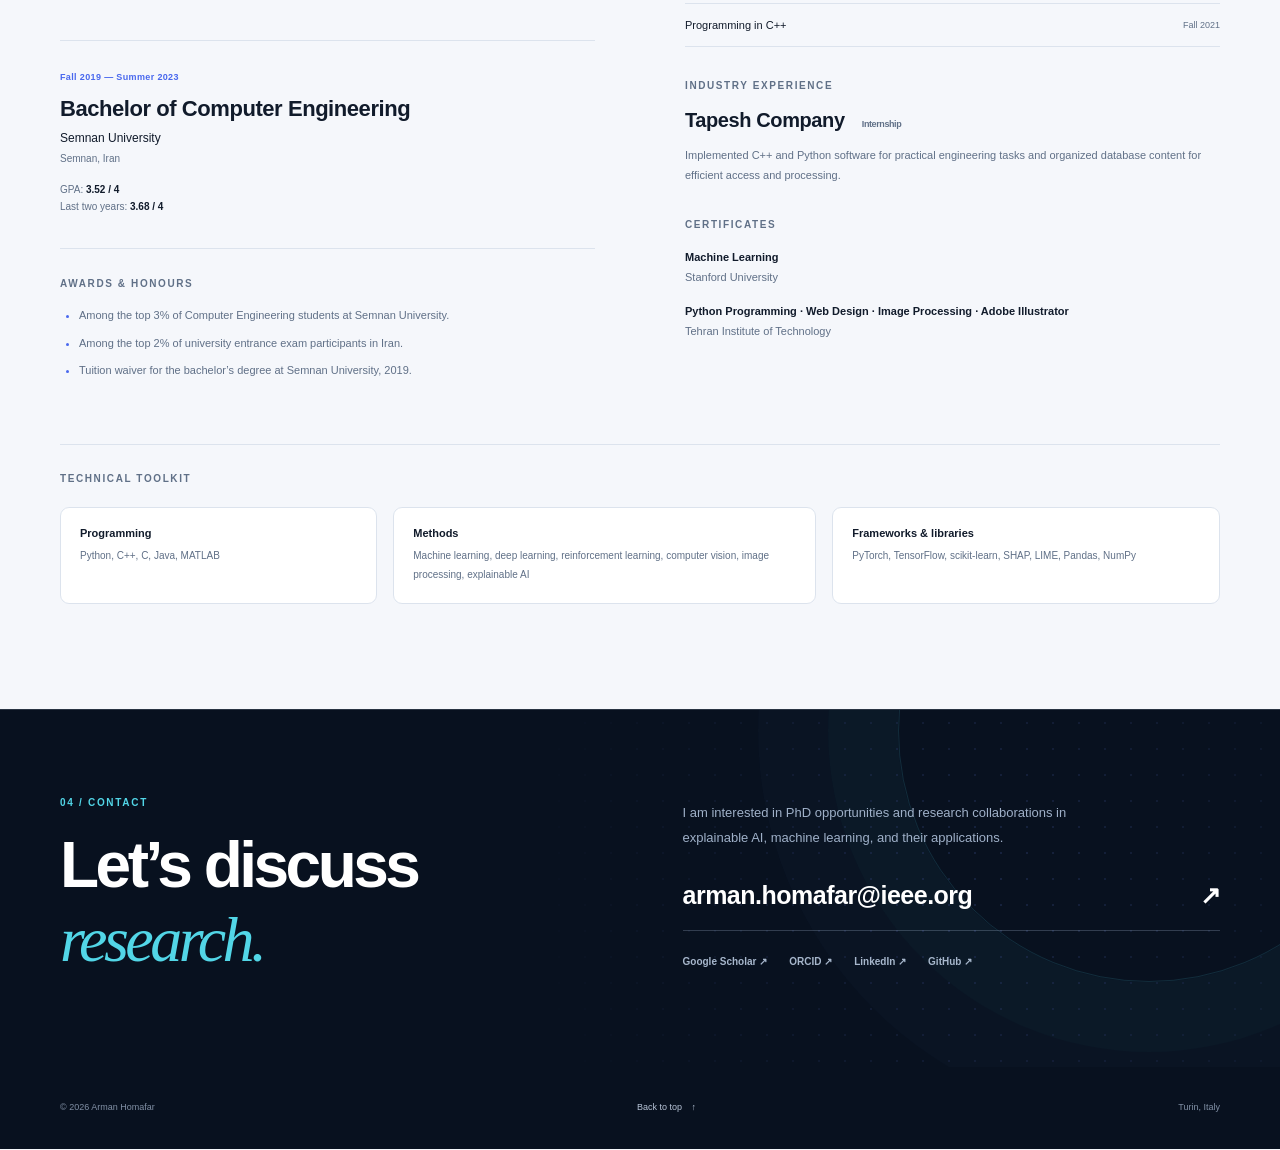
==== commit c4f223c7: "Remove hero metrics and prioritize recent projects" ====
--- a/template.html
+++ b/template.html
@@ -26,7 +26,7 @@
     <div class="header-inner">
       <a class="brand" href="#home" aria-label="Arman Homafar, home"><span class="brand-name">Arman Homafar</span></a>
       <nav aria-label="Main navigation">
-        <a href="#research">Research</a><a href="#publications">Publications</a><a href="#background">Background</a><a href="#contact">Contact</a>
+        <a href="#research">Research</a><a href="#projects">Recent projects</a><a href="#background">Background</a><a href="#contact">Contact</a>
         <a class="nav-cv" href="assets/Arman-Homafar-CV.pdf">CV <span aria-hidden="true">↗</span></a>
       </nav>
     </div>
@@ -38,7 +38,7 @@
       <div class="hero-topline"><span class="eyebrow">Artificial intelligence · Machine learning · Explainability</span><span class="location"><span class="small-dot" aria-hidden="true"></span> Turin, Italy</span></div>
       <div class="hero-grid">
         <div class="hero-title"><h1 id="name"><span class="name-line">Arman</span><span class="name-line"><em>Homafar</em></span></h1><p class="hero-role">Master’s student in Computer Engineering, specializing in AI at <a href="https://www.polito.it/en">Politecnico di Torino</a>.</p></div>
-        <div class="hero-introduction"><p class="hero-statement">Building intelligent systems<br> that can be <em>understood.</em></p><p>I research explainable AI, applied machine learning, and computer vision for engineering and health.</p><div class="hero-actions"><a class="button button-dark magnetic" href="assets/Arman-Homafar-CV.pdf" download>Download CV <span aria-hidden="true">↓</span></a><a class="hero-email" href="mailto:arman.homafar@ieee.org">Get in touch <span aria-hidden="true">↗</span></a></div><div class="hero-metrics" aria-label="Academic profile at a glance"><div><strong data-count="5">5</strong><span>Journal articles</span></div><div><strong data-count="3">3</strong><span>Research areas</span></div><div><strong data-count="2">2</strong><span>Recent projects</span></div></div></div>
+        <div class="hero-introduction"><p class="hero-statement">Building intelligent systems<br> that can be <em>understood.</em></p><p>I research explainable AI, applied machine learning, and computer vision for engineering and health.</p><div class="hero-actions"><a class="button button-dark magnetic" href="assets/Arman-Homafar-CV.pdf" download>Download CV <span aria-hidden="true">↓</span></a><a class="hero-email" href="mailto:arman.homafar@ieee.org">Get in touch <span aria-hidden="true">↗</span></a></div></div>
       </div>
       <div class="hero-footer"><p><span class="status-dot" aria-hidden="true"></span>Open to PhD opportunities & research collaborations</p><div class="profile-links" aria-label="Academic and professional profiles"><a href="https://scholar.google.com/citations?user=gQLnkNoAAAAJ&amp;hl=en">Google Scholar <span aria-hidden="true">↗</span></a><a href="https://orcid.org/0000-0002-8932-5340" rel="me">ORCID <span aria-hidden="true">↗</span></a><a href="https://www.linkedin.com/in/homafar" rel="me">LinkedIn <span aria-hidden="true">↗</span></a><a href="https://github.com/Arman-Homafar" rel="me">GitHub <span aria-hidden="true">↗</span></a></div></div>
       <div class="signal-strip" aria-hidden="true"><div class="signal-track"><span>Explainable AI</span><i></i><span>Applied machine learning</span><i></i><span>Computer vision</span><i></i><span>Engineering systems</span><i></i><span>Health AI</span><i></i><span>Explainable AI</span><i></i><span>Applied machine learning</span><i></i><span>Computer vision</span><i></i><span>Engineering systems</span><i></i><span>Health AI</span><i></i></div></div>
@@ -52,7 +52,7 @@
         <div class="research-topic"><span class="topic-number">03</span><h3>Computer vision</h3><p>Exploring vision foundation models for dense semantic correspondence and cross-dataset generalization.</p></div>
       </div>
 
-      <div class="subsection-heading"><h3>Recent projects</h3><span class="eyebrow">2026</span></div>
+      <div class="subsection-heading" id="projects"><h3>Recent projects</h3><span class="eyebrow">2026</span></div>
       <div class="projects-grid">
         <article class="project project-health"><div class="project-top"><span class="project-category">Machine learning · Health</span><span class="project-number" aria-hidden="true">01</span></div><h4>Explainable Parkinson’s Disease Classification from Voice Signals</h4><p>Revised and extended our published voice-classification study with subject-wise evaluation, a validation-tuned soft-voting ensemble, and enhanced explainability through SHAP faithfulness and concept-level intervention analyses.</p><div class="project-tags"><span>Subject-wise evaluation</span><span>SHAP</span><span>Soft voting</span></div><a href="https://doi.org/10.1080/10255842.2023.2263125">Related published study <span aria-hidden="true">↗</span></a></article>
         <article class="project project-vision"><div class="project-top"><span class="project-category">Computer vision · Representation learning</span><span class="project-number" aria-hidden="true">02</span></div><h4>Semantic Correspondence with Vision Foundation Models</h4><p>Developed a dense correspondence pipeline comparing DINOv2, DINOv3, and SAM, with transformer fine-tuning and window soft-argmax decoding on SPair-71k. Evaluated cross-dataset generalization on PF-Pascal and PF-Willow.</p><div class="project-tags"><span>DINOv2 / DINOv3</span><span>SAM</span><span>SPair-71k</span></div><span class="project-caption">Research project · 2026</span></article>
--- a/assets/styles.css
+++ b/assets/styles.css
@@ -3,7 +3,7 @@
 *{box-sizing:border-box}html{overflow-x:clip;scroll-behavior:smooth;scroll-padding-top:88px}body{margin:0;overflow-x:hidden;background:var(--paper);color:var(--ink);font:16px/1.65 var(--sans);-webkit-font-smoothing:antialiased}::selection{background:var(--blue);color:#fff}a{color:inherit;text-underline-offset:5px}a:hover{color:var(--blue-strong)}button,summary,a{-webkit-tap-highlight-color:transparent;touch-action:manipulation}button{cursor:pointer;font:inherit}a:focus-visible,button:focus-visible,summary:focus-visible{outline:3px solid var(--cyan);outline-offset:5px;border-radius:3px}h1,h2,h3,h4,p{margin:0}h1,h2,h3,h4{font-weight:550;line-height:1.15}h1,h2{letter-spacing:-.055em}h2{font-size:clamp(42px,5vw,68px)}h2 em{color:var(--blue-strong);font-family:var(--serif);font-weight:400}em{font-style:italic}ul{padding-left:19px}strong{font-weight:650}[hidden]{display:none!important}.page-width{width:min(100%,1240px);margin:0 auto;padding-inline:40px}.eyebrow{font-size:10px;font-weight:700;line-height:1.6;letter-spacing:.17em;text-transform:uppercase}.small-heading{margin-bottom:25px;color:var(--muted);font-size:10px;font-weight:750;letter-spacing:.16em;text-transform:uppercase}.sr-only{position:absolute;width:1px;height:1px;overflow:hidden;clip:rect(0,0,0,0);white-space:nowrap}.skip-link{position:fixed;top:-100px;left:18px;z-index:100;padding:12px 20px;background:var(--cyan);color:var(--night)}.skip-link:focus{top:12px}
 .scroll-progress{position:fixed;inset:0 0 auto;z-index:50;height:3px;pointer-events:none}.scroll-progress span{display:block;width:100%;height:100%;transform:scaleX(0);transform-origin:left;background:linear-gradient(90deg,var(--blue),var(--cyan));box-shadow:0 0 18px rgba(82,214,231,.45)}
 .site-header{position:sticky;top:0;z-index:30;color:#eaf1ff;background:rgba(8,17,31,.82);border-bottom:1px solid var(--line-dark);backdrop-filter:blur(20px);-webkit-backdrop-filter:blur(20px);transition:background .35s ease,box-shadow .35s ease}.site-header.is-scrolled{background:rgba(8,17,31,.96);box-shadow:0 12px 40px rgba(1,7,17,.25)}.header-inner{width:min(100%,1240px);height:72px;margin:auto;padding-inline:40px;display:flex;align-items:center;justify-content:space-between;gap:32px}.brand{text-decoration:none}.brand-name{position:relative;font-size:14px;font-weight:700;letter-spacing:.01em}.brand-name::after{content:"";position:absolute;left:0;bottom:-8px;width:26px;height:2px;background:linear-gradient(90deg,var(--blue),var(--cyan));transition:width .4s cubic-bezier(.16,1,.3,1)}.brand:hover{color:#fff}.brand:hover .brand-name::after{width:100%}.site-header nav{display:flex;align-items:center;gap:28px}.site-header nav a{position:relative;padding:12px 0;color:#bdc9dc;font-size:11px;font-weight:550;text-decoration:none;transition:color .25s ease}.site-header nav a:not(.nav-cv)::after{content:"";position:absolute;right:0;bottom:7px;left:0;height:1px;transform:scaleX(0);background:var(--cyan);transition:transform .3s ease}.site-header nav a:hover,.site-header nav a[aria-current="location"]{color:#fff}.site-header nav a:hover::after,.site-header nav a[aria-current="location"]::after{transform:scaleX(1)}.site-header nav .nav-cv{display:flex;gap:18px;padding:8px 15px;color:#fff;border:1px solid rgba(255,255,255,.2);border-radius:7px;transition:transform .3s ease,border-color .3s ease,background .3s ease}.site-header nav .nav-cv:hover{transform:translateY(-2px);border-color:var(--cyan);background:rgba(82,214,231,.08)}
-.hero{position:relative;isolation:isolate;width:100%;max-width:none;min-height:calc(100svh - 72px);padding-top:48px;padding-inline:max(40px,calc((100vw - 1160px)/2));color:#fff;background:radial-gradient(circle at var(--glow-x,74%) var(--glow-y,28%),rgba(75,105,238,.23),transparent 27%),linear-gradient(135deg,var(--night),#091526 53%,#0e1d31)}.hero::before{content:"";position:absolute;inset:0;z-index:-2;opacity:.34;background-image:linear-gradient(rgba(154,177,213,.08) 1px,transparent 1px),linear-gradient(90deg,rgba(154,177,213,.08) 1px,transparent 1px);background-size:56px 56px;mask-image:linear-gradient(to bottom,#000,transparent 88%);animation:grid-drift 24s linear infinite}.hero::after{content:"";position:absolute;z-index:-1;width:520px;height:520px;right:-200px;bottom:-260px;border-radius:50%;border:1px solid rgba(111,140,255,.18);box-shadow:0 0 0 90px rgba(111,140,255,.025),0 0 0 180px rgba(82,214,231,.018);animation:slow-spin 32s linear infinite}.hero-topline{display:flex;align-items:center;justify-content:space-between;gap:24px;color:#8fa1bb;animation:fade-down .8s .05s both}.location{display:flex;align-items:center;gap:10px;font-size:10px}.small-dot{width:6px;height:6px;border-radius:50%;background:var(--cyan);box-shadow:0 0 14px var(--cyan);animation:soft-pulse 2.2s ease-in-out infinite}.hero-grid{position:relative;z-index:2;display:grid;grid-template-columns:1.08fr .92fr;align-items:center;gap:clamp(60px,8vw,126px);min-height:550px;padding:54px 0 46px}.hero h1{font-size:clamp(78px,10vw,142px);font-weight:620;line-height:.82;letter-spacing:-.082em}.name-line{display:block;overflow:hidden;animation:name-rise 1s cubic-bezier(.16,1,.3,1) both}.name-line:nth-child(2){padding-bottom:.08em;animation-delay:.12s}.hero h1 em{color:transparent;font-family:var(--serif);font-weight:400;background:linear-gradient(105deg,#fff 16%,#84a0ff 48%,#65dfeb 70%,#fff 92%);background-size:220% auto;background-clip:text;-webkit-background-clip:text;animation:name-shimmer 7s linear infinite}.hero-role{max-width:540px;margin-top:35px;color:#aebbd0;font-size:14px;line-height:1.8;animation:fade-up .8s .42s both}.hero-role a{color:#fff;text-decoration-color:var(--cyan)}.hero-introduction{position:relative;animation:fade-up .9s .25s both}.hero-statement{margin-bottom:23px;font-size:clamp(31px,3vw,43px);font-weight:560;line-height:1.16;letter-spacing:-.04em}.hero-statement em{position:relative;color:var(--cyan);font-family:var(--serif);font-weight:400}.hero-statement em::after{content:"";position:absolute;right:0;bottom:-7px;left:0;height:2px;transform-origin:left;background:linear-gradient(90deg,var(--blue),var(--cyan));animation:line-grow 1.05s .8s both}.hero-introduction>p:not(.hero-statement){max-width:510px;margin-bottom:20px;color:#98a9c1;font-size:14px;line-height:1.9}.hero-actions{display:flex;align-items:center;flex-wrap:wrap;gap:8px 0}.button{position:relative;display:inline-flex;min-height:51px;align-items:center;justify-content:space-between;gap:44px;overflow:hidden;margin-top:8px;padding:12px 21px;border-radius:7px;font-size:11px;font-weight:700;text-decoration:none;transition:transform .3s ease,box-shadow .3s ease}.button::before{content:"";position:absolute;inset:0;transform:translateX(-125%) skewX(-20deg);background:linear-gradient(90deg,transparent,rgba(255,255,255,.28),transparent);transition:transform .65s ease}.button:hover::before{transform:translateX(125%) skewX(-20deg)}.button-dark{color:#06101e;border:1px solid transparent;background:linear-gradient(100deg,#7893ff,var(--cyan));box-shadow:0 12px 34px rgba(79,112,239,.23)}.button-dark:hover{color:#06101e;transform:translateY(-3px);box-shadow:0 18px 45px rgba(79,112,239,.35)}.button span{font-size:18px;animation:arrow-bob 1.8s ease-in-out infinite}.hero-email{margin-left:22px;color:#d8e3f2;font-size:11px;font-weight:600;text-decoration:none;transition:color .25s ease,transform .25s ease}.hero-email:hover{color:var(--cyan);transform:translateX(4px)}.hero-email span{padding-left:8px}.hero-metrics{display:grid;grid-template-columns:repeat(3,1fr);gap:1px;max-width:500px;margin-top:40px;border:1px solid var(--line-dark);border-radius:8px;background:var(--line-dark);overflow:hidden}.hero-metrics>div{padding:15px 17px;background:rgba(10,23,40,.85)}.hero-metrics strong{display:block;margin-bottom:2px;color:#fff;font-size:19px;font-weight:650}.hero-metrics span{color:#8396b1;font-size:9px;letter-spacing:.04em;text-transform:uppercase}.hero-footer{position:relative;z-index:2;display:flex;align-items:center;justify-content:space-between;gap:28px;padding:20px 0;border-block:1px solid var(--line-dark);animation:fade-up .8s .65s both}.hero-footer>p{display:flex;align-items:center;gap:11px;color:#c2cde0;font-size:10px}.status-dot{width:7px;height:7px;flex:none;border-radius:50%;background:#75e1a8;box-shadow:0 0 0 0 rgba(117,225,168,.55);animation:status-pulse 2.2s ease-out infinite}.profile-links{display:flex;flex-wrap:wrap;gap:22px}.profile-links a{color:inherit;font-size:10px;font-weight:600;text-decoration:none;white-space:nowrap;transition:color .25s ease,transform .25s ease}.profile-links a:hover{color:var(--cyan);transform:translateY(-2px)}.profile-links span{display:inline-block;margin-left:3px;transition:transform .25s ease}.profile-links a:hover span{transform:translate(2px,-2px)}.signal-strip{position:relative;z-index:2;width:calc(100vw - max(40px,calc((100vw - 1160px)/2)));margin-top:20px;overflow:hidden;color:#778ba8;mask-image:linear-gradient(90deg,transparent,#000 7%,#000 93%,transparent)}.signal-track{display:flex;width:max-content;align-items:center;gap:26px;padding:10px 0 18px;animation:ticker 28s linear infinite}.signal-track span{font-size:9px;font-weight:700;letter-spacing:.13em;text-transform:uppercase}.signal-track i{width:4px;height:4px;border-radius:50%;background:var(--blue);box-shadow:0 0 10px var(--blue)}
+.hero{position:relative;isolation:isolate;width:100%;max-width:none;min-height:calc(100svh - 72px);padding-top:48px;padding-inline:max(40px,calc((100vw - 1160px)/2));color:#fff;background:radial-gradient(circle at var(--glow-x,74%) var(--glow-y,28%),rgba(75,105,238,.23),transparent 27%),linear-gradient(135deg,var(--night),#091526 53%,#0e1d31)}.hero::before{content:"";position:absolute;inset:0;z-index:-2;opacity:.34;background-image:linear-gradient(rgba(154,177,213,.08) 1px,transparent 1px),linear-gradient(90deg,rgba(154,177,213,.08) 1px,transparent 1px);background-size:56px 56px;mask-image:linear-gradient(to bottom,#000,transparent 88%);animation:grid-drift 24s linear infinite}.hero::after{content:"";position:absolute;z-index:-1;width:520px;height:520px;right:-200px;bottom:-260px;border-radius:50%;border:1px solid rgba(111,140,255,.18);box-shadow:0 0 0 90px rgba(111,140,255,.025),0 0 0 180px rgba(82,214,231,.018);animation:slow-spin 32s linear infinite}.hero-topline{display:flex;align-items:center;justify-content:space-between;gap:24px;color:#8fa1bb;animation:fade-down .8s .05s both}.location{display:flex;align-items:center;gap:10px;font-size:10px}.small-dot{width:6px;height:6px;border-radius:50%;background:var(--cyan);box-shadow:0 0 14px var(--cyan);animation:soft-pulse 2.2s ease-in-out infinite}.hero-grid{position:relative;z-index:2;display:grid;grid-template-columns:1.08fr .92fr;align-items:center;gap:clamp(60px,8vw,126px);min-height:550px;padding:54px 0 46px}.hero h1{font-size:clamp(78px,10vw,142px);font-weight:620;line-height:.82;letter-spacing:-.082em}.name-line{display:block;overflow:hidden;animation:name-rise 1s cubic-bezier(.16,1,.3,1) both}.name-line:nth-child(2){padding-bottom:.08em;animation-delay:.12s}.hero h1 em{color:transparent;font-family:var(--serif);font-weight:400;background:linear-gradient(105deg,#fff 16%,#84a0ff 48%,#65dfeb 70%,#fff 92%);background-size:220% auto;background-clip:text;-webkit-background-clip:text;animation:name-shimmer 7s linear infinite}.hero-role{max-width:540px;margin-top:35px;color:#aebbd0;font-size:14px;line-height:1.8;animation:fade-up .8s .42s both}.hero-role a{color:#fff;text-decoration-color:var(--cyan)}.hero-introduction{position:relative;animation:fade-up .9s .25s both}.hero-statement{margin-bottom:23px;font-size:clamp(31px,3vw,43px);font-weight:560;line-height:1.16;letter-spacing:-.04em}.hero-statement em{position:relative;color:var(--cyan);font-family:var(--serif);font-weight:400}.hero-statement em::after{content:"";position:absolute;right:0;bottom:-7px;left:0;height:2px;transform-origin:left;background:linear-gradient(90deg,var(--blue),var(--cyan));animation:line-grow 1.05s .8s both}.hero-introduction>p:not(.hero-statement){max-width:510px;margin-bottom:20px;color:#98a9c1;font-size:14px;line-height:1.9}.hero-actions{display:flex;align-items:center;flex-wrap:wrap;gap:8px 0}.button{position:relative;display:inline-flex;min-height:51px;align-items:center;justify-content:space-between;gap:44px;overflow:hidden;margin-top:8px;padding:12px 21px;border-radius:7px;font-size:11px;font-weight:700;text-decoration:none;transition:transform .3s ease,box-shadow .3s ease}.button::before{content:"";position:absolute;inset:0;transform:translateX(-125%) skewX(-20deg);background:linear-gradient(90deg,transparent,rgba(255,255,255,.28),transparent);transition:transform .65s ease}.button:hover::before{transform:translateX(125%) skewX(-20deg)}.button-dark{color:#06101e;border:1px solid transparent;background:linear-gradient(100deg,#7893ff,var(--cyan));box-shadow:0 12px 34px rgba(79,112,239,.23)}.button-dark:hover{color:#06101e;transform:translateY(-3px);box-shadow:0 18px 45px rgba(79,112,239,.35)}.button span{font-size:18px;animation:arrow-bob 1.8s ease-in-out infinite}.hero-email{margin-left:22px;color:#d8e3f2;font-size:11px;font-weight:600;text-decoration:none;transition:color .25s ease,transform .25s ease}.hero-email:hover{color:var(--cyan);transform:translateX(4px)}.hero-email span{padding-left:8px}.hero-footer{position:relative;z-index:2;display:flex;align-items:center;justify-content:space-between;gap:28px;padding:20px 0;border-block:1px solid var(--line-dark);animation:fade-up .8s .65s both}.hero-footer>p{display:flex;align-items:center;gap:11px;color:#c2cde0;font-size:10px}.status-dot{width:7px;height:7px;flex:none;border-radius:50%;background:#75e1a8;box-shadow:0 0 0 0 rgba(117,225,168,.55);animation:status-pulse 2.2s ease-out infinite}.profile-links{display:flex;flex-wrap:wrap;gap:22px}.profile-links a{color:inherit;font-size:10px;font-weight:600;text-decoration:none;white-space:nowrap;transition:color .25s ease,transform .25s ease}.profile-links a:hover{color:var(--cyan);transform:translateY(-2px)}.profile-links span{display:inline-block;margin-left:3px;transition:transform .25s ease}.profile-links a:hover span{transform:translate(2px,-2px)}.signal-strip{position:relative;z-index:2;width:calc(100vw - max(40px,calc((100vw - 1160px)/2)));margin-top:20px;overflow:hidden;color:#778ba8;mask-image:linear-gradient(90deg,transparent,#000 7%,#000 93%,transparent)}.signal-track{display:flex;width:max-content;align-items:center;gap:26px;padding:10px 0 18px;animation:ticker 28s linear infinite}.signal-track span{font-size:9px;font-weight:700;letter-spacing:.13em;text-transform:uppercase}.signal-track i{width:4px;height:4px;border-radius:50%;background:var(--blue);box-shadow:0 0 10px var(--blue)}
 .hero-network{position:absolute;z-index:1;top:95px;right:max(28px,calc((100vw - 1240px)/2));width:390px;height:390px;opacity:.27;pointer-events:none;animation:network-float 9s ease-in-out infinite}.network-ring,.network-core,.network-node,.network-line{position:absolute;display:block}.network-ring{inset:50%;border:1px solid rgba(116,150,255,.55);border-radius:50%}.ring-one{width:250px;height:250px;margin:-125px;animation:slow-spin 18s linear infinite}.ring-one::before{content:"";position:absolute;top:-4px;left:50%;width:8px;height:8px;border-radius:50%;background:var(--cyan);box-shadow:0 0 16px var(--cyan)}.ring-two{width:340px;height:340px;margin:-170px;border-style:dashed;animation:slow-spin 28s linear infinite reverse}.network-core{top:50%;left:50%;width:62px;height:62px;transform:translate(-50%,-50%);border:1px solid rgba(82,214,231,.7);border-radius:18px;background:rgba(82,214,231,.08);box-shadow:inset 0 0 24px rgba(82,214,231,.12),0 0 34px rgba(82,214,231,.13);animation:core-pulse 3s ease-in-out infinite}.network-node{width:12px;height:12px;border:2px solid var(--blue);border-radius:50%;background:var(--night);box-shadow:0 0 15px rgba(111,140,255,.65)}.node-one{top:16%;left:18%}.node-two{right:10%;bottom:31%}.node-three{bottom:7%;left:25%}.network-line{top:50%;left:50%;width:150px;height:1px;transform-origin:left;background:linear-gradient(90deg,rgba(82,214,231,.8),transparent)}.line-one{transform:rotate(218deg)}.line-two{width:135px;transform:rotate(28deg)}
 .section{padding-top:110px;padding-bottom:105px}.section-heading{display:flex;align-items:flex-end;justify-content:space-between;gap:70px;margin-bottom:52px}.section-index{margin-bottom:18px;color:var(--blue-strong)}.section-intro{max-width:390px;padding-bottom:7px;color:var(--muted);font-size:13px;line-height:1.9}.section-heading h2 em{display:inline-block;transition:transform .45s cubic-bezier(.16,1,.3,1),color .3s ease}.section-heading:hover h2 em{transform:translateX(7px);color:var(--cyan)}
 .research-topics{display:grid;grid-template-columns:repeat(3,1fr);gap:16px}.research-topic{position:relative;min-height:245px;overflow:hidden;padding:27px 27px 24px;border:1px solid var(--line);border-radius:12px;background:rgba(255,255,255,.75);transition:transform .4s cubic-bezier(.16,1,.3,1),box-shadow .4s ease,border-color .4s ease}.research-topic::before{content:"";position:absolute;inset:0;transform:translateY(102%);background:linear-gradient(145deg,var(--night-2),var(--night-3));transition:transform .45s cubic-bezier(.16,1,.3,1)}.research-topic>*{position:relative;z-index:1}.research-topic:hover{transform:translateY(-8px);border-color:transparent;box-shadow:var(--shadow);color:#fff}.research-topic:hover::before{transform:translateY(0)}.topic-number{display:inline-block;color:var(--blue-strong);font:italic 16px var(--serif);transition:color .3s ease,transform .4s ease}.research-topic:hover .topic-number{color:var(--cyan);transform:rotate(-8deg) scale(1.12)}.research-topic h3{margin:47px 0 13px;font-size:22px;letter-spacing:-.025em}.research-topic p{color:var(--muted);font-size:12px;line-height:1.85;transition:color .3s ease}.research-topic:hover p{color:#afbdd0}.subsection-heading{display:flex;align-items:center;justify-content:space-between;margin:68px 0 23px}.subsection-heading h3{font-size:12px;font-weight:700}.subsection-heading>span{color:var(--muted)}.projects-grid{display:grid;grid-template-columns:1fr 1fr;gap:18px;perspective:1100px}.project{position:relative;display:flex;min-height:410px;flex-direction:column;overflow:hidden;padding:33px;border-radius:15px;transform-style:preserve-3d;transition:transform .25s ease,box-shadow .4s ease}.project::before{content:"";position:absolute;inset:-50%;transform:translateX(-58%) rotate(10deg);background:linear-gradient(115deg,transparent 41%,rgba(255,255,255,.12) 50%,transparent 59%);transition:transform .9s ease;pointer-events:none}.project:hover::before{transform:translateX(58%) rotate(10deg)}.project:hover{box-shadow:0 28px 70px rgba(16,34,62,.2)}.project>*{position:relative;z-index:1}.project-health{color:#f2f6ff;background:linear-gradient(145deg,#0f2040,#17345b 72%,#1b4964)}.project-vision{color:var(--ink);border:1px solid var(--line);background:#fff}.project-top{display:flex;align-items:flex-start;justify-content:space-between;gap:22px;margin-bottom:39px}.project-category{max-width:280px;font-size:9px;font-weight:700;letter-spacing:.12em;line-height:1.8;text-transform:uppercase}.project-number{color:var(--cyan);font:italic 23px var(--serif);transition:transform .4s ease}.project-vision .project-number{color:var(--blue-strong)}.project:hover .project-number{transform:rotate(8deg) scale(1.13)}.project h4{max-width:470px;margin-bottom:20px;font-size:26px;letter-spacing:-.03em}.project p{margin-bottom:24px;color:#b2c0d4;font-size:12px;line-height:1.9}.project-vision p{color:var(--muted)}.project-tags{display:flex;flex-wrap:wrap;gap:7px;margin-top:auto;margin-bottom:25px}.project-tags span{padding:4px 9px;border:1px solid rgba(181,205,236,.24);border-radius:100px;font-size:8px}.project-vision .project-tags span{border-color:var(--line)}.project a,.project-caption{display:block;padding-top:17px;border-top:1px solid rgba(181,205,236,.2);font-size:10px;text-decoration:none}.project a{display:flex;justify-content:space-between;color:#fff}.project a:hover{color:var(--cyan)}.project a span{font-size:16px}.project-caption{color:var(--muted);border-color:var(--line)}
@@ -14,7 +14,7 @@
 @keyframes fade-down{from{opacity:0;transform:translateY(-16px)}to{opacity:1;transform:none}}@keyframes fade-up{from{opacity:0;transform:translateY(25px)}to{opacity:1;transform:none}}@keyframes name-rise{from{opacity:0;filter:blur(9px);transform:translateY(105%)}to{opacity:1;filter:blur(0);transform:translateY(0)}}@keyframes line-grow{from{transform:scaleX(0)}to{transform:scaleX(1)}}@keyframes name-shimmer{to{background-position:-220% center}}@keyframes grid-drift{to{background-position:56px 56px}}@keyframes slow-spin{to{transform:rotate(360deg)}}@keyframes soft-pulse{0%,100%{opacity:.5;transform:scale(.8)}50%{opacity:1;transform:scale(1.28)}}@keyframes core-pulse{0%,100%{transform:translate(-50%,-50%) scale(.92) rotate(0)}50%{transform:translate(-50%,-50%) scale(1.08) rotate(8deg)}}@keyframes network-float{0%,100%{transform:translate3d(0,0,0)}50%{transform:translate3d(-12px,18px,0)}}@keyframes status-pulse{0%{box-shadow:0 0 0 0 rgba(117,225,168,.5)}70%{box-shadow:0 0 0 10px rgba(117,225,168,0)}100%{box-shadow:0 0 0 0 rgba(117,225,168,0)}}@keyframes arrow-bob{0%,100%{transform:translateY(0)}50%{transform:translateY(3px)}}@keyframes ticker{to{transform:translateX(-50%)}}
 @media(min-width:1500px){.hero-grid{min-height:620px}}
 @media(max-width:1050px){.page-width,.header-inner{padding-inline:28px}.hero,.site-footer{padding-inline:28px}.site-header nav{gap:21px}.hero-grid{gap:50px}.hero-network{right:-90px}.hero-footer{align-items:flex-start;flex-direction:column;gap:14px}.background-grid{gap:52px}.contact-inner{gap:50px}}
-@media(max-width:760px){html{scroll-padding-top:68px}.page-width,.header-inner,.site-footer{padding-inline:20px}.site-header{overflow:hidden}.header-inner{height:66px;gap:14px}.brand-name{font-size:12px}.brand-name::after{bottom:-6px}.site-header nav{flex:1;justify-content:flex-end;gap:15px}.site-header nav a{font-size:9px}.site-header nav a:nth-child(3){display:none}.site-header nav .nav-cv{gap:8px;padding:5px 8px}.hero{min-height:auto;padding:30px 20px 0}.hero::before{background-size:40px 40px}.hero-topline .eyebrow{max-width:230px;font-size:8px}.location{font-size:9px;white-space:nowrap}.hero-grid{grid-template-columns:1fr;gap:35px;min-height:0;padding:46px 0 43px}.hero h1{font-size:clamp(76px,19vw,112px)}.hero-role{max-width:550px;margin-top:24px;font-size:12px}.hero-introduction{max-width:600px}.hero-statement{font-size:31px}.hero-introduction>p:not(.hero-statement){font-size:12px}.hero-network{top:210px;right:-190px;width:330px;height:330px;opacity:.19}.hero-metrics{margin-top:30px}.hero-metrics>div{padding:13px 12px}.hero-metrics span{font-size:7px}.hero-footer{padding:18px 0}.hero-footer>p{font-size:9px}.hero-footer .profile-links{gap:17px}.hero-footer .profile-links a{font-size:9px}.signal-strip{width:calc(100vw - 20px);margin-top:14px}.section{padding-top:72px;padding-bottom:70px}.section-heading{display:block;margin-bottom:34px}.section-index{margin-bottom:14px}.section-intro{max-width:500px;margin-top:22px;font-size:12px}.research-topics{grid-template-columns:1fr}.research-topic{min-height:0;padding:23px}.research-topic h3{margin-top:28px}.subsection-heading{margin-top:44px}.projects-grid{grid-template-columns:1fr}.project{min-height:0;padding:26px}.project h4{font-size:24px}.publication-toolbar{align-items:flex-start;flex-direction:column;gap:13px}.publication{grid-template-columns:45px 1fr;gap:15px;padding:27px 8px 27px 0}.publication:hover{padding-left:10px}.publication-year{padding-top:24px;font-size:16px}.publication h3{font-size:20px}.in-preparation{grid-template-columns:1fr;gap:12px;padding:21px}.background-grid{grid-template-columns:1fr;gap:43px}.experience-column{padding-top:31px;border-top:1px solid var(--line)}.toolkit{margin-top:38px}.toolkit-grid{grid-template-columns:1fr;gap:10px}.contact-inner{grid-template-columns:1fr;gap:33px;padding-top:64px;padding-bottom:65px}.contact-copy>p{font-size:12px}.site-footer{min-height:72px;font-size:8px}.site-footer p:last-child{display:none}}
-@media(max-width:480px){.header-inner{padding-inline:16px}.brand-name{display:block;font-size:11px;line-height:1.05;white-space:nowrap}.site-header nav{gap:10px}.site-header nav a{font-size:8px}.site-header nav a:nth-child(3),.site-header nav a:nth-child(4){display:none}.hero{padding-inline:17px}.hero-topline{align-items:flex-start}.hero-topline .eyebrow{max-width:175px;line-height:1.8}.hero h1{font-size:clamp(64px,21vw,92px)}.hero-statement{font-size:27px}.hero-statement br{display:none}.hero-actions{align-items:flex-start;flex-direction:column}.hero-email{margin:14px 0 0}.button{gap:34px}.hero-metrics{grid-template-columns:repeat(3,1fr)}.hero-metrics>div{padding:12px 8px}.hero-metrics strong{font-size:17px}.hero-metrics span{font-size:6px;line-height:1.4}.hero-footer .profile-links{gap:13px}.section{padding-top:63px;padding-bottom:60px}h2{font-size:clamp(38px,12vw,52px)}.publication{grid-template-columns:1fr;gap:6px}.publication-year{padding-top:0}.publication-filters button{padding:7px 9px;font-size:9px}.citation-content{padding:13px}.contact-email{gap:8px;font-size:clamp(15px,4.7vw,19px)}}
+@media(max-width:760px){html{scroll-padding-top:68px}.page-width,.header-inner,.site-footer{padding-inline:20px}.site-header{overflow:hidden}.header-inner{height:66px;gap:14px}.brand-name{font-size:12px}.brand-name::after{bottom:-6px}.site-header nav{flex:1;justify-content:flex-end;gap:15px}.site-header nav a{font-size:9px}.site-header nav a:nth-child(3){display:none}.site-header nav .nav-cv{gap:8px;padding:5px 8px}.hero{min-height:auto;padding:30px 20px 0}.hero::before{background-size:40px 40px}.hero-topline .eyebrow{max-width:230px;font-size:8px}.location{font-size:9px;white-space:nowrap}.hero-grid{grid-template-columns:1fr;gap:35px;min-height:0;padding:46px 0 43px}.hero h1{font-size:clamp(76px,19vw,112px)}.hero-role{max-width:550px;margin-top:24px;font-size:12px}.hero-introduction{max-width:600px}.hero-statement{font-size:31px}.hero-introduction>p:not(.hero-statement){font-size:12px}.hero-network{top:210px;right:-190px;width:330px;height:330px;opacity:.19}.hero-footer{padding:18px 0}.hero-footer>p{font-size:9px}.hero-footer .profile-links{gap:17px}.hero-footer .profile-links a{font-size:9px}.signal-strip{width:calc(100vw - 20px);margin-top:14px}.section{padding-top:72px;padding-bottom:70px}.section-heading{display:block;margin-bottom:34px}.section-index{margin-bottom:14px}.section-intro{max-width:500px;margin-top:22px;font-size:12px}.research-topics{grid-template-columns:1fr}.research-topic{min-height:0;padding:23px}.research-topic h3{margin-top:28px}.subsection-heading{margin-top:44px}.projects-grid{grid-template-columns:1fr}.project{min-height:0;padding:26px}.project h4{font-size:24px}.publication-toolbar{align-items:flex-start;flex-direction:column;gap:13px}.publication{grid-template-columns:45px 1fr;gap:15px;padding:27px 8px 27px 0}.publication:hover{padding-left:10px}.publication-year{padding-top:24px;font-size:16px}.publication h3{font-size:20px}.in-preparation{grid-template-columns:1fr;gap:12px;padding:21px}.background-grid{grid-template-columns:1fr;gap:43px}.experience-column{padding-top:31px;border-top:1px solid var(--line)}.toolkit{margin-top:38px}.toolkit-grid{grid-template-columns:1fr;gap:10px}.contact-inner{grid-template-columns:1fr;gap:33px;padding-top:64px;padding-bottom:65px}.contact-copy>p{font-size:12px}.site-footer{min-height:72px;font-size:8px}.site-footer p:last-child{display:none}}
+@media(max-width:480px){.header-inner{padding-inline:16px}.brand-name{display:block;font-size:11px;line-height:1.05;white-space:nowrap}.site-header nav{gap:10px}.site-header nav a{font-size:8px}.site-header nav a:nth-child(3),.site-header nav a:nth-child(4){display:none}.hero{padding-inline:17px}.hero-topline{align-items:flex-start}.hero-topline .eyebrow{max-width:175px;line-height:1.8}.hero h1{font-size:clamp(64px,21vw,92px)}.hero-statement{font-size:27px}.hero-statement br{display:none}.hero-actions{align-items:flex-start;flex-direction:column}.hero-email{margin:14px 0 0}.button{gap:34px}.hero-footer .profile-links{gap:13px}.section{padding-top:63px;padding-bottom:60px}h2{font-size:clamp(38px,12vw,52px)}.publication{grid-template-columns:1fr;gap:6px}.publication-year{padding-top:0}.publication-filters button{padding:7px 9px;font-size:9px}.citation-content{padding:13px}.contact-email{gap:8px;font-size:clamp(15px,4.7vw,19px)}}
 @media(prefers-reduced-motion:reduce){html{scroll-behavior:auto}*,*::before,*::after{animation-duration:.01ms!important;animation-iteration-count:1!important;transition-duration:.01ms!important}.motion-ready .reveal{opacity:1!important;filter:none!important;transform:none!important}.signal-track{transform:none!important}}
-@media print{html{scroll-padding:0}body{color:#111;background:#fff;font-size:11px}.site-header,.skip-link,.scroll-progress,.signal-strip,.hero-network,.publication-toolbar,.publication-actions,.hero-email,.button,.site-footer,.bibliography-download,.project-tags{display:none!important}.page-width,.hero{max-width:none;padding-inline:0}.hero{min-height:0;padding-top:0;color:#111;background:#fff}.hero::before,.hero::after{display:none}.hero-grid{min-height:0;margin:20px 0;padding:0;gap:40px}.hero h1{font-size:55px}.hero h1 em{color:#111;background:none}.hero-role,.hero-introduction>p:not(.hero-statement),.hero-footer>p,.profile-links a{color:#333}.hero-statement{font-size:25px}.hero-metrics{border:1px solid #ccc;background:#fff}.hero-metrics>div{color:#111;background:#fff}.hero-metrics strong,.hero-metrics span{color:#111}.section{padding:30px 0}.project{min-height:auto;break-inside:avoid;color:#111;border:1px solid #ccc;background:#f3f3f3}.project p,.project a{color:#111}.publications-section{background:#fff}.publication{break-inside:avoid}.contact-section{color:#111;background:#eee}.contact-copy>p,.contact-email,.contact-section .profile-links{color:#111}.background-grid{gap:40px}}
+@media print{html{scroll-padding:0}body{color:#111;background:#fff;font-size:11px}.site-header,.skip-link,.scroll-progress,.signal-strip,.hero-network,.publication-toolbar,.publication-actions,.hero-email,.button,.site-footer,.bibliography-download,.project-tags{display:none!important}.page-width,.hero{max-width:none;padding-inline:0}.hero{min-height:0;padding-top:0;color:#111;background:#fff}.hero::before,.hero::after{display:none}.hero-grid{min-height:0;margin:20px 0;padding:0;gap:40px}.hero h1{font-size:55px}.hero h1 em{color:#111;background:none}.hero-role,.hero-introduction>p:not(.hero-statement),.hero-footer>p,.profile-links a{color:#333}.hero-statement{font-size:25px}.section{padding:30px 0}.project{min-height:auto;break-inside:avoid;color:#111;border:1px solid #ccc;background:#f3f3f3}.project p,.project a{color:#111}.publications-section{background:#fff}.publication{break-inside:avoid}.contact-section{color:#111;background:#eee}.contact-copy>p,.contact-email,.contact-section .profile-links{color:#111}.background-grid{gap:40px}}
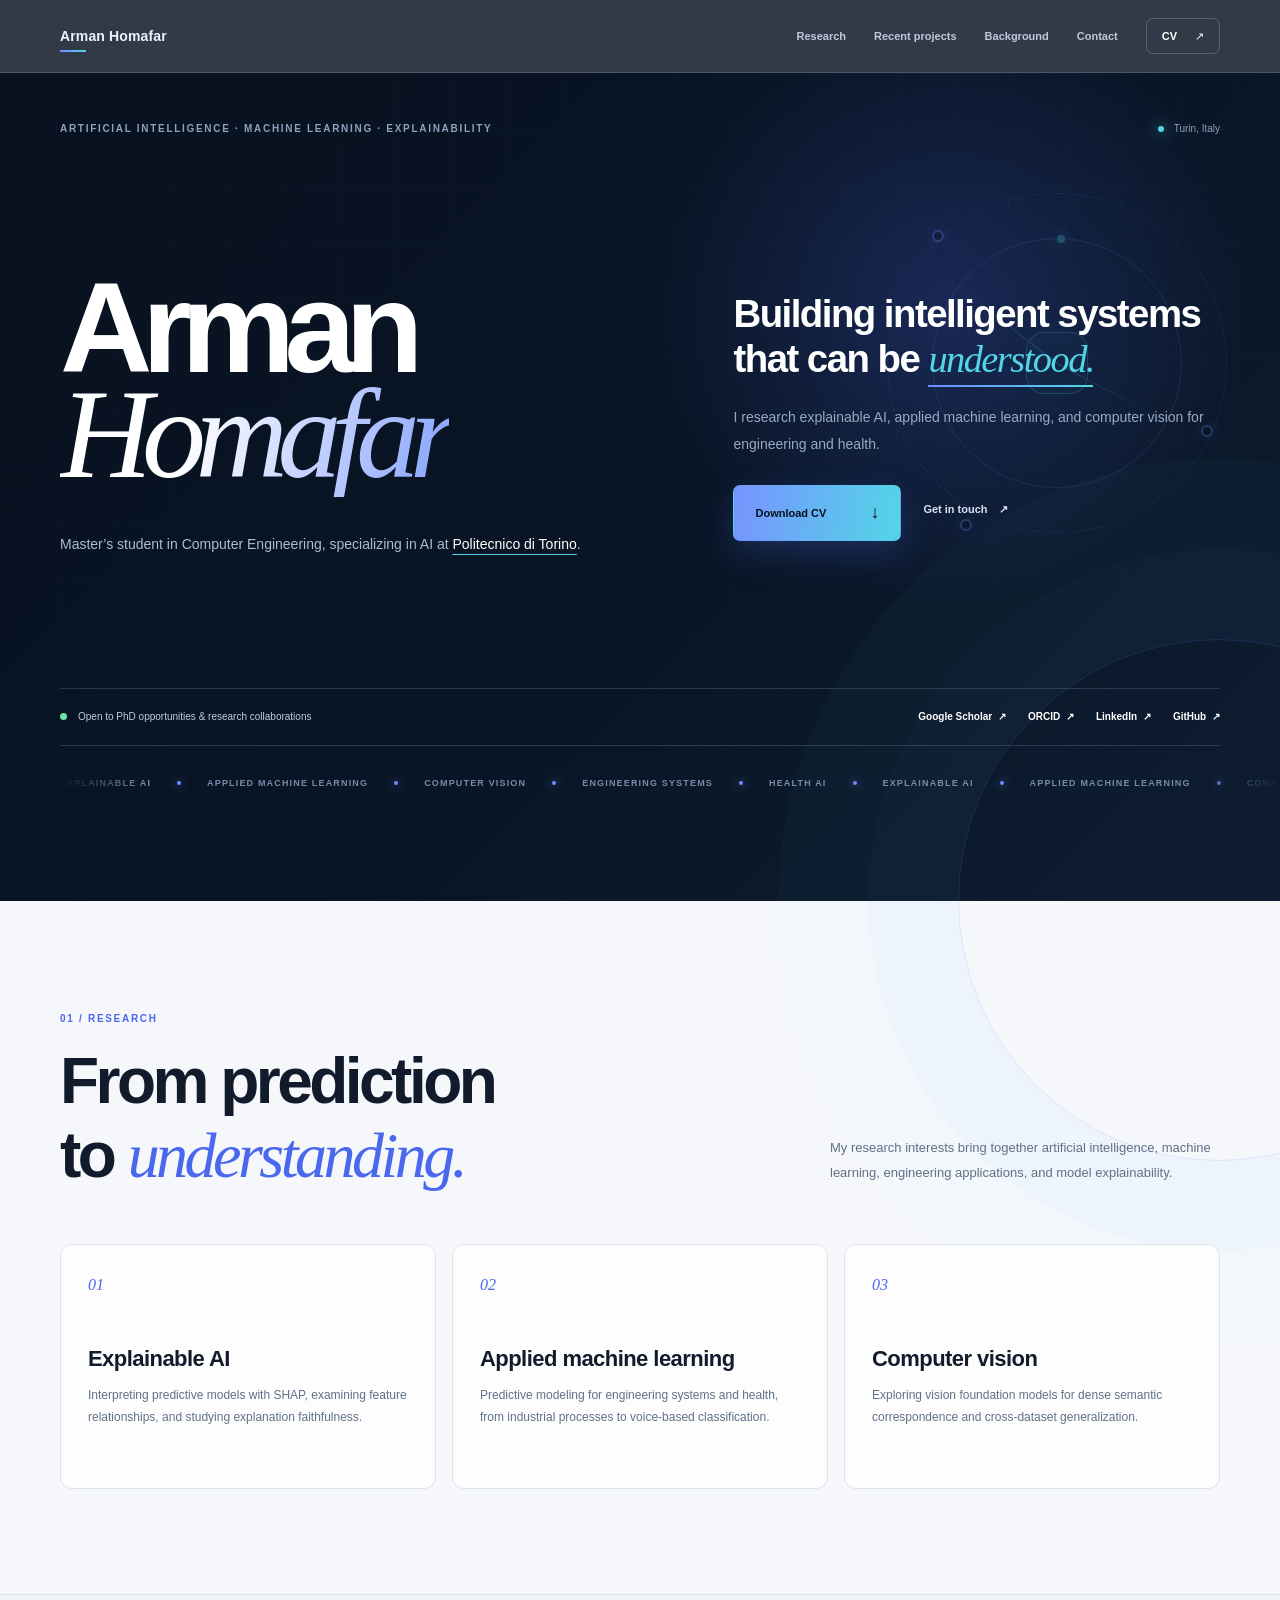
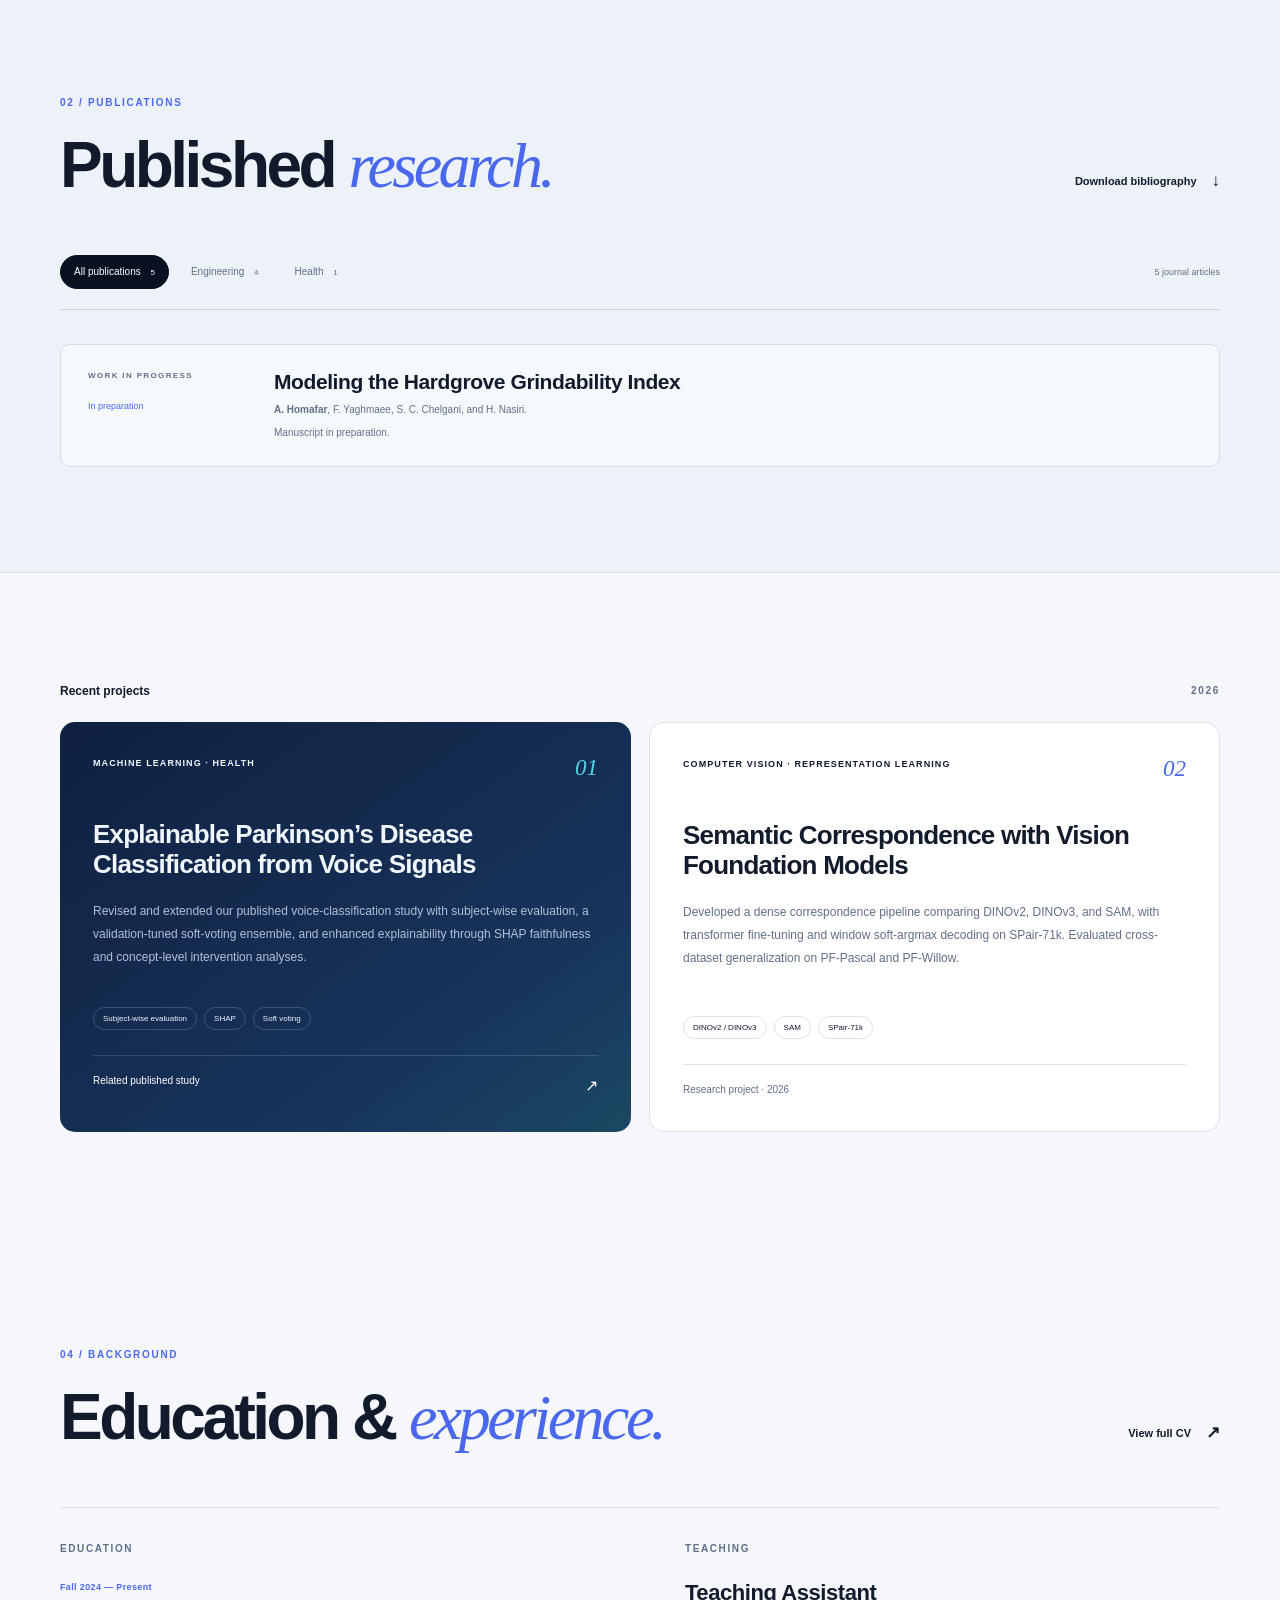
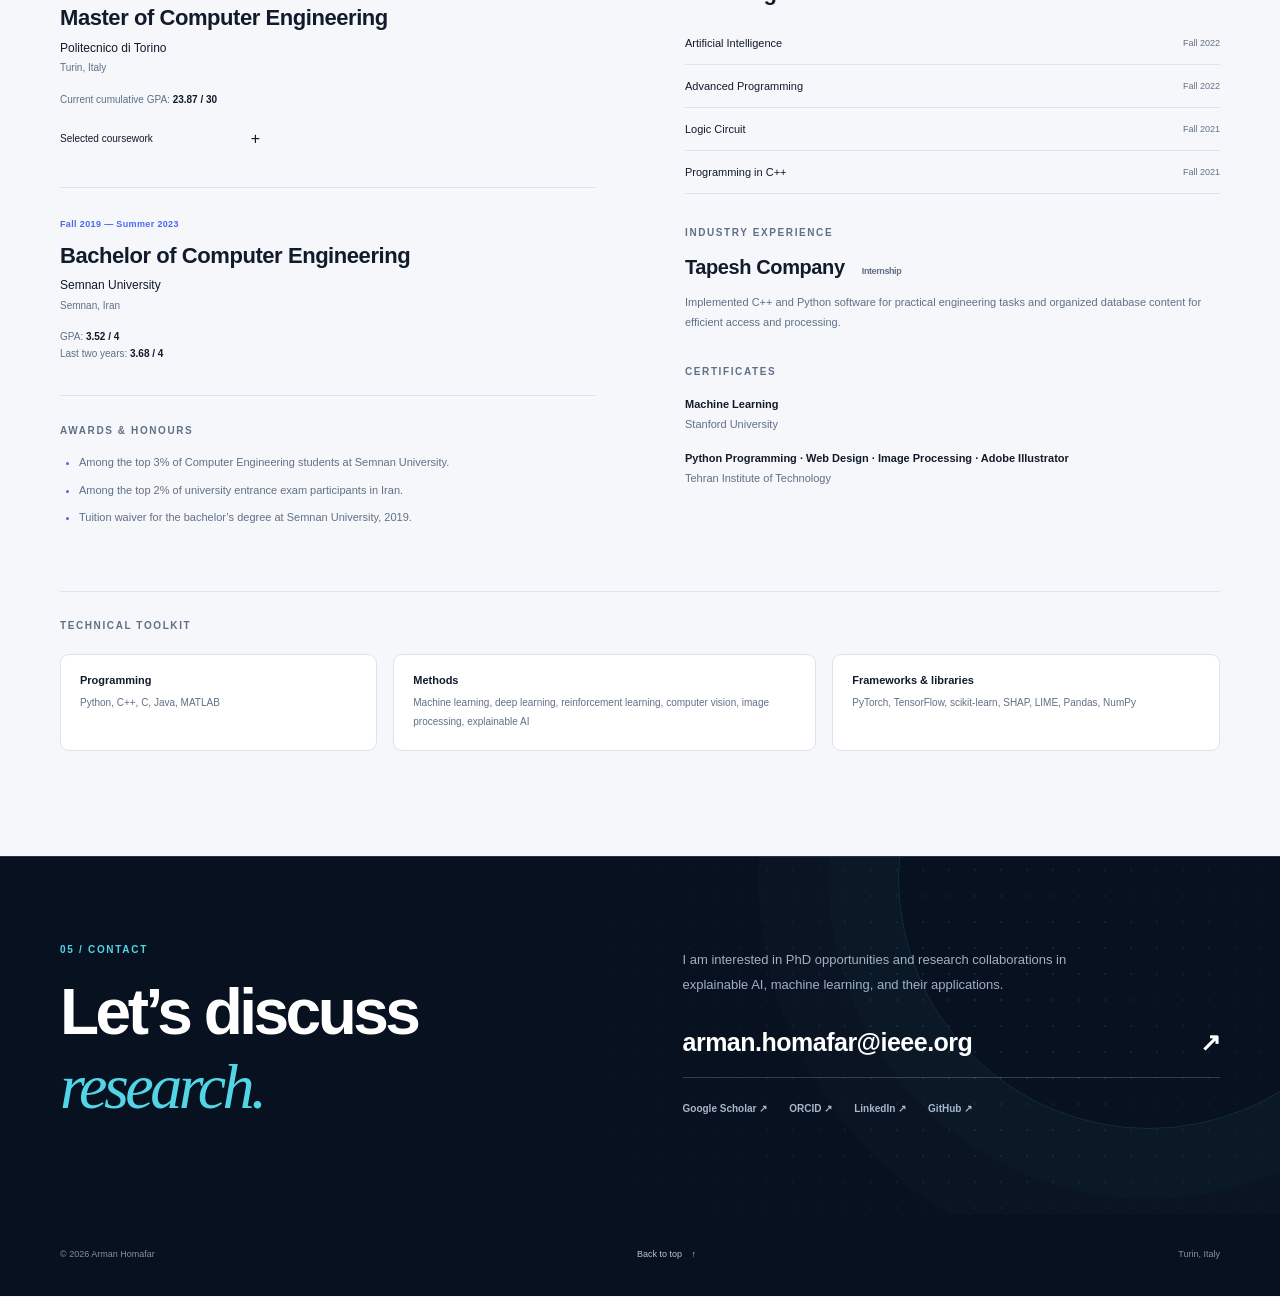
==== commit 5001d7f5: "Swap publications and recent projects sections" ====
--- a/template.html
+++ b/template.html
@@ -52,11 +52,6 @@
         <div class="research-topic"><span class="topic-number">03</span><h3>Computer vision</h3><p>Exploring vision foundation models for dense semantic correspondence and cross-dataset generalization.</p></div>
       </div>
 
-      <div class="subsection-heading" id="projects"><h3>Recent projects</h3><span class="eyebrow">2026</span></div>
-      <div class="projects-grid">
-        <article class="project project-health"><div class="project-top"><span class="project-category">Machine learning · Health</span><span class="project-number" aria-hidden="true">01</span></div><h4>Explainable Parkinson’s Disease Classification from Voice Signals</h4><p>Revised and extended our published voice-classification study with subject-wise evaluation, a validation-tuned soft-voting ensemble, and enhanced explainability through SHAP faithfulness and concept-level intervention analyses.</p><div class="project-tags"><span>Subject-wise evaluation</span><span>SHAP</span><span>Soft voting</span></div><a href="https://doi.org/10.1080/10255842.2023.2263125">Related published study <span aria-hidden="true">↗</span></a></article>
-        <article class="project project-vision"><div class="project-top"><span class="project-category">Computer vision · Representation learning</span><span class="project-number" aria-hidden="true">02</span></div><h4>Semantic Correspondence with Vision Foundation Models</h4><p>Developed a dense correspondence pipeline comparing DINOv2, DINOv3, and SAM, with transformer fine-tuning and window soft-argmax decoding on SPair-71k. Evaluated cross-dataset generalization on PF-Pascal and PF-Willow.</p><div class="project-tags"><span>DINOv2 / DINOv3</span><span>SAM</span><span>SPair-71k</span></div><span class="project-caption">Research project · 2026</span></article>
-      </div>
     </section>
 
     <section class="publications-section" id="publications" aria-labelledby="publications-title"><div class="page-width section">
@@ -66,8 +61,16 @@
       <aside class="in-preparation" aria-labelledby="preparation-title"><div><span class="eyebrow">Work in progress</span><span class="status-label">In preparation</span></div><div><h3 id="preparation-title">Modeling the Hardgrove Grindability Index</h3><p><strong>A. Homafar</strong>, F. Yaghmaee, S. C. Chelgani, and H. Nasiri.</p><p class="preparation-note">Manuscript in preparation.</p></div></aside>
     </div></section>
 
+    <section class="section page-width projects-section" id="projects" aria-labelledby="projects-title">
+      <div class="subsection-heading"><h3 id="projects-title">Recent projects</h3><span class="eyebrow">2026</span></div>
+      <div class="projects-grid">
+        <article class="project project-health"><div class="project-top"><span class="project-category">Machine learning · Health</span><span class="project-number" aria-hidden="true">01</span></div><h4>Explainable Parkinson’s Disease Classification from Voice Signals</h4><p>Revised and extended our published voice-classification study with subject-wise evaluation, a validation-tuned soft-voting ensemble, and enhanced explainability through SHAP faithfulness and concept-level intervention analyses.</p><div class="project-tags"><span>Subject-wise evaluation</span><span>SHAP</span><span>Soft voting</span></div><a href="https://doi.org/10.1080/10255842.2023.2263125">Related published study <span aria-hidden="true">↗</span></a></article>
+        <article class="project project-vision"><div class="project-top"><span class="project-category">Computer vision · Representation learning</span><span class="project-number" aria-hidden="true">02</span></div><h4>Semantic Correspondence with Vision Foundation Models</h4><p>Developed a dense correspondence pipeline comparing DINOv2, DINOv3, and SAM, with transformer fine-tuning and window soft-argmax decoding on SPair-71k. Evaluated cross-dataset generalization on PF-Pascal and PF-Willow.</p><div class="project-tags"><span>DINOv2 / DINOv3</span><span>SAM</span><span>SPair-71k</span></div><span class="project-caption">Research project · 2026</span></article>
+      </div>
+    </section>
+
     <section class="section page-width" id="background" aria-labelledby="background-title">
-      <div class="section-heading"><div><p class="eyebrow section-index">03 / Background</p><h2 id="background-title">Education & <em>experience.</em></h2></div><a class="text-link" href="assets/Arman-Homafar-CV.pdf">View full CV <span aria-hidden="true">↗</span></a></div>
+      <div class="section-heading"><div><p class="eyebrow section-index">04 / Background</p><h2 id="background-title">Education & <em>experience.</em></h2></div><a class="text-link" href="assets/Arman-Homafar-CV.pdf">View full CV <span aria-hidden="true">↗</span></a></div>
       <div class="background-grid"><div class="education-column"><h3 class="small-heading">Education</h3>
         <article class="education-entry"><p class="date-label">Fall 2024 — Present</p><h4>Master of Computer Engineering</h4><p class="institution">Politecnico di Torino <span>Turin, Italy</span></p><p class="grade">Current cumulative GPA: <strong>23.87 / 30</strong></p><details class="coursework"><summary>Selected coursework <span aria-hidden="true">+</span></summary><ul><li><span>Data Science and Database Technology</span><strong>29 / 30</strong></li><li><span>Artificial Intelligence in Medicine</span><strong>26 / 30</strong></li><li><span>Computer Architecture</span><strong>27 / 30</strong></li></ul></details></article>
         <article class="education-entry"><p class="date-label">Fall 2019 — Summer 2023</p><h4>Bachelor of Computer Engineering</h4><p class="institution">Semnan University <span>Semnan, Iran</span></p><p class="grade">GPA: <strong>3.52 / 4</strong><br>Last two years: <strong>3.68 / 4</strong></p></article>
@@ -79,7 +82,7 @@
       <div class="toolkit"><h3 class="small-heading">Technical toolkit</h3><div class="toolkit-grid"><div><h4>Programming</h4><p>Python, C++, C, Java, MATLAB</p></div><div><h4>Methods</h4><p>Machine learning, deep learning, reinforcement learning, computer vision, image processing, explainable AI</p></div><div><h4>Frameworks & libraries</h4><p>PyTorch, TensorFlow, scikit-learn, SHAP, LIME, Pandas, NumPy</p></div></div></div>
     </section>
 
-    <section class="contact-section" id="contact" aria-labelledby="contact-title"><div class="page-width contact-inner"><div class="contact-heading"><p class="eyebrow section-index">04 / Contact</p><h2 id="contact-title">Let’s discuss<br><em>research.</em></h2></div><div class="contact-copy"><p>I am interested in PhD opportunities and research collaborations in explainable AI, machine learning, and their applications.</p><a class="contact-email" href="mailto:arman.homafar@ieee.org">arman.homafar@ieee.org <span aria-hidden="true">↗</span></a><div class="profile-links"><a href="https://scholar.google.com/citations?user=gQLnkNoAAAAJ&amp;hl=en">Google Scholar ↗</a><a href="https://orcid.org/0000-0002-8932-5340">ORCID ↗</a><a href="https://www.linkedin.com/in/homafar">LinkedIn ↗</a><a href="https://github.com/Arman-Homafar">GitHub ↗</a></div></div></div></section>
+    <section class="contact-section" id="contact" aria-labelledby="contact-title"><div class="page-width contact-inner"><div class="contact-heading"><p class="eyebrow section-index">05 / Contact</p><h2 id="contact-title">Let’s discuss<br><em>research.</em></h2></div><div class="contact-copy"><p>I am interested in PhD opportunities and research collaborations in explainable AI, machine learning, and their applications.</p><a class="contact-email" href="mailto:arman.homafar@ieee.org">arman.homafar@ieee.org <span aria-hidden="true">↗</span></a><div class="profile-links"><a href="https://scholar.google.com/citations?user=gQLnkNoAAAAJ&amp;hl=en">Google Scholar ↗</a><a href="https://orcid.org/0000-0002-8932-5340">ORCID ↗</a><a href="https://www.linkedin.com/in/homafar">LinkedIn ↗</a><a href="https://github.com/Arman-Homafar">GitHub ↗</a></div></div></div></section>
   </main>
   <footer class="site-footer page-width"><p>© 2026 Arman Homafar</p><a href="#home">Back to top <span aria-hidden="true">↑</span></a><p>Turin, Italy</p></footer>
   <div id="copy-status" class="sr-only" role="status"></div>
--- a/assets/styles.css
+++ b/assets/styles.css
@@ -7,7 +7,7 @@
 .hero-network{position:absolute;z-index:1;top:95px;right:max(28px,calc((100vw - 1240px)/2));width:390px;height:390px;opacity:.27;pointer-events:none;animation:network-float 9s ease-in-out infinite}.network-ring,.network-core,.network-node,.network-line{position:absolute;display:block}.network-ring{inset:50%;border:1px solid rgba(116,150,255,.55);border-radius:50%}.ring-one{width:250px;height:250px;margin:-125px;animation:slow-spin 18s linear infinite}.ring-one::before{content:"";position:absolute;top:-4px;left:50%;width:8px;height:8px;border-radius:50%;background:var(--cyan);box-shadow:0 0 16px var(--cyan)}.ring-two{width:340px;height:340px;margin:-170px;border-style:dashed;animation:slow-spin 28s linear infinite reverse}.network-core{top:50%;left:50%;width:62px;height:62px;transform:translate(-50%,-50%);border:1px solid rgba(82,214,231,.7);border-radius:18px;background:rgba(82,214,231,.08);box-shadow:inset 0 0 24px rgba(82,214,231,.12),0 0 34px rgba(82,214,231,.13);animation:core-pulse 3s ease-in-out infinite}.network-node{width:12px;height:12px;border:2px solid var(--blue);border-radius:50%;background:var(--night);box-shadow:0 0 15px rgba(111,140,255,.65)}.node-one{top:16%;left:18%}.node-two{right:10%;bottom:31%}.node-three{bottom:7%;left:25%}.network-line{top:50%;left:50%;width:150px;height:1px;transform-origin:left;background:linear-gradient(90deg,rgba(82,214,231,.8),transparent)}.line-one{transform:rotate(218deg)}.line-two{width:135px;transform:rotate(28deg)}
 .section{padding-top:110px;padding-bottom:105px}.section-heading{display:flex;align-items:flex-end;justify-content:space-between;gap:70px;margin-bottom:52px}.section-index{margin-bottom:18px;color:var(--blue-strong)}.section-intro{max-width:390px;padding-bottom:7px;color:var(--muted);font-size:13px;line-height:1.9}.section-heading h2 em{display:inline-block;transition:transform .45s cubic-bezier(.16,1,.3,1),color .3s ease}.section-heading:hover h2 em{transform:translateX(7px);color:var(--cyan)}
 .research-topics{display:grid;grid-template-columns:repeat(3,1fr);gap:16px}.research-topic{position:relative;min-height:245px;overflow:hidden;padding:27px 27px 24px;border:1px solid var(--line);border-radius:12px;background:rgba(255,255,255,.75);transition:transform .4s cubic-bezier(.16,1,.3,1),box-shadow .4s ease,border-color .4s ease}.research-topic::before{content:"";position:absolute;inset:0;transform:translateY(102%);background:linear-gradient(145deg,var(--night-2),var(--night-3));transition:transform .45s cubic-bezier(.16,1,.3,1)}.research-topic>*{position:relative;z-index:1}.research-topic:hover{transform:translateY(-8px);border-color:transparent;box-shadow:var(--shadow);color:#fff}.research-topic:hover::before{transform:translateY(0)}.topic-number{display:inline-block;color:var(--blue-strong);font:italic 16px var(--serif);transition:color .3s ease,transform .4s ease}.research-topic:hover .topic-number{color:var(--cyan);transform:rotate(-8deg) scale(1.12)}.research-topic h3{margin:47px 0 13px;font-size:22px;letter-spacing:-.025em}.research-topic p{color:var(--muted);font-size:12px;line-height:1.85;transition:color .3s ease}.research-topic:hover p{color:#afbdd0}.subsection-heading{display:flex;align-items:center;justify-content:space-between;margin:68px 0 23px}.subsection-heading h3{font-size:12px;font-weight:700}.subsection-heading>span{color:var(--muted)}.projects-grid{display:grid;grid-template-columns:1fr 1fr;gap:18px;perspective:1100px}.project{position:relative;display:flex;min-height:410px;flex-direction:column;overflow:hidden;padding:33px;border-radius:15px;transform-style:preserve-3d;transition:transform .25s ease,box-shadow .4s ease}.project::before{content:"";position:absolute;inset:-50%;transform:translateX(-58%) rotate(10deg);background:linear-gradient(115deg,transparent 41%,rgba(255,255,255,.12) 50%,transparent 59%);transition:transform .9s ease;pointer-events:none}.project:hover::before{transform:translateX(58%) rotate(10deg)}.project:hover{box-shadow:0 28px 70px rgba(16,34,62,.2)}.project>*{position:relative;z-index:1}.project-health{color:#f2f6ff;background:linear-gradient(145deg,#0f2040,#17345b 72%,#1b4964)}.project-vision{color:var(--ink);border:1px solid var(--line);background:#fff}.project-top{display:flex;align-items:flex-start;justify-content:space-between;gap:22px;margin-bottom:39px}.project-category{max-width:280px;font-size:9px;font-weight:700;letter-spacing:.12em;line-height:1.8;text-transform:uppercase}.project-number{color:var(--cyan);font:italic 23px var(--serif);transition:transform .4s ease}.project-vision .project-number{color:var(--blue-strong)}.project:hover .project-number{transform:rotate(8deg) scale(1.13)}.project h4{max-width:470px;margin-bottom:20px;font-size:26px;letter-spacing:-.03em}.project p{margin-bottom:24px;color:#b2c0d4;font-size:12px;line-height:1.9}.project-vision p{color:var(--muted)}.project-tags{display:flex;flex-wrap:wrap;gap:7px;margin-top:auto;margin-bottom:25px}.project-tags span{padding:4px 9px;border:1px solid rgba(181,205,236,.24);border-radius:100px;font-size:8px}.project-vision .project-tags span{border-color:var(--line)}.project a,.project-caption{display:block;padding-top:17px;border-top:1px solid rgba(181,205,236,.2);font-size:10px;text-decoration:none}.project a{display:flex;justify-content:space-between;color:#fff}.project a:hover{color:var(--cyan)}.project a span{font-size:16px}.project-caption{color:var(--muted);border-color:var(--line)}
-.publications-section{border-block:1px solid var(--line);background:#edf2f9}.publications-section .section{padding-top:100px}.bibliography-download{white-space:nowrap}.text-link{display:inline-flex;align-items:center;gap:15px;padding:8px 0;color:var(--ink);font-size:11px;font-weight:700;text-decoration:none}.text-link span{display:inline-block;font-size:17px;transition:transform .25s ease}.text-link:hover span{transform:translate(3px,-3px)}.publication-toolbar{display:flex;align-items:center;justify-content:space-between;gap:25px;padding-bottom:20px;border-bottom:1px solid #cad4e1}.publication-filters{display:flex;flex-wrap:wrap;gap:8px}.publication-filters button{padding:8px 13px;color:var(--muted);border:1px solid transparent;border-radius:100px;background:transparent;font-size:10px;transition:color .25s ease,border-color .25s ease,background .25s ease}.publication-filters button:hover{color:var(--ink);border-color:#c8d3e1}.publication-filters button[aria-pressed="true"]{color:#fff;border-color:var(--night);background:var(--night)}.publication-filters button span{margin-left:7px;font-size:8px}.publication-count{color:var(--muted);font-size:9px;white-space:nowrap}.publication{position:relative;display:grid;grid-template-columns:80px 1fr;gap:28px;overflow:hidden;padding:34px 18px 34px 0;border-bottom:1px solid #d3dce7;transition:padding .35s ease,background .35s ease}.publication::before{content:"";position:absolute;top:0;bottom:0;left:0;width:3px;transform:scaleY(0);background:linear-gradient(var(--blue),var(--cyan));transition:transform .35s ease}.publication:hover{padding-left:20px;background:rgba(255,255,255,.58)}.publication:hover::before{transform:scaleY(1)}.publication-year{padding-top:24px;color:var(--muted);font:italic 21px var(--serif);transition:transform .3s ease,color .3s ease}.publication:hover .publication-year{color:var(--blue-strong);transform:translateY(-4px)}.publication-category{margin-bottom:9px;color:var(--blue-strong);font-size:8px;font-weight:700;letter-spacing:.14em;text-transform:uppercase}.publication h3{max-width:900px;margin-bottom:12px;font-size:23px;letter-spacing:-.025em;line-height:1.35}.publication h3 a{text-decoration:none;background-image:linear-gradient(var(--blue-strong),var(--blue-strong));background-position:0 100%;background-repeat:no-repeat;background-size:0 1px;transition:background-size .5s cubic-bezier(.16,1,.3,1)}.publication:hover h3 a{background-size:100% 1px}.authors,.journal{color:var(--muted);font-size:11px;line-height:1.8}.authors strong{color:var(--ink)}.publication-note{margin-top:4px;color:var(--muted);font-size:9px}.publication-summary{max-width:760px;margin-top:13px;color:var(--muted);font-size:11px}.publication-actions{display:flex;flex-wrap:wrap;gap:5px 28px;align-items:flex-start;margin-top:13px}.publication-actions .text-link{padding:0;font-size:10px;line-height:25px}.citation{font-size:10px}.citation summary{display:flex;gap:11px;align-items:center;line-height:25px;font-weight:700;list-style:none}.citation summary::-webkit-details-marker,.coursework summary::-webkit-details-marker{display:none}.citation summary span,.coursework summary span{font-size:16px;transition:transform .3s ease}.citation[open]{width:100%}.citation[open] summary span,.coursework[open] summary span{transform:rotate(45deg)}.citation-content{margin:13px 0 3px;padding:18px;border:1px solid var(--line);border-radius:8px;background:#fff}.citation pre{margin:0 0 13px;white-space:pre-wrap;overflow-wrap:anywhere;font:10px/1.7 ui-monospace,SFMono-Regular,Consolas,monospace}.copy-citation{padding:6px 10px;color:var(--ink);border:1px solid var(--line);border-radius:5px;background:#fff;font-size:10px}.in-preparation{display:grid;grid-template-columns:160px 1fr;gap:26px;margin-top:34px;padding:25px 27px;border:1px solid #d5deea;border-radius:10px;background:rgba(255,255,255,.5)}.in-preparation .eyebrow{display:block;margin-bottom:8px;color:var(--muted);font-size:8px}.status-label{color:var(--blue-strong);font-size:9px}.in-preparation h3{margin-bottom:8px;font-size:21px;letter-spacing:-.02em}.in-preparation p{color:var(--muted);font-size:10px}.in-preparation .preparation-note{margin-top:6px}
+.projects-section .subsection-heading{margin-top:0}.publications-section{border-block:1px solid var(--line);background:#edf2f9}.publications-section .section{padding-top:100px}.bibliography-download{white-space:nowrap}.text-link{display:inline-flex;align-items:center;gap:15px;padding:8px 0;color:var(--ink);font-size:11px;font-weight:700;text-decoration:none}.text-link span{display:inline-block;font-size:17px;transition:transform .25s ease}.text-link:hover span{transform:translate(3px,-3px)}.publication-toolbar{display:flex;align-items:center;justify-content:space-between;gap:25px;padding-bottom:20px;border-bottom:1px solid #cad4e1}.publication-filters{display:flex;flex-wrap:wrap;gap:8px}.publication-filters button{padding:8px 13px;color:var(--muted);border:1px solid transparent;border-radius:100px;background:transparent;font-size:10px;transition:color .25s ease,border-color .25s ease,background .25s ease}.publication-filters button:hover{color:var(--ink);border-color:#c8d3e1}.publication-filters button[aria-pressed="true"]{color:#fff;border-color:var(--night);background:var(--night)}.publication-filters button span{margin-left:7px;font-size:8px}.publication-count{color:var(--muted);font-size:9px;white-space:nowrap}.publication{position:relative;display:grid;grid-template-columns:80px 1fr;gap:28px;overflow:hidden;padding:34px 18px 34px 0;border-bottom:1px solid #d3dce7;transition:padding .35s ease,background .35s ease}.publication::before{content:"";position:absolute;top:0;bottom:0;left:0;width:3px;transform:scaleY(0);background:linear-gradient(var(--blue),var(--cyan));transition:transform .35s ease}.publication:hover{padding-left:20px;background:rgba(255,255,255,.58)}.publication:hover::before{transform:scaleY(1)}.publication-year{padding-top:24px;color:var(--muted);font:italic 21px var(--serif);transition:transform .3s ease,color .3s ease}.publication:hover .publication-year{color:var(--blue-strong);transform:translateY(-4px)}.publication-category{margin-bottom:9px;color:var(--blue-strong);font-size:8px;font-weight:700;letter-spacing:.14em;text-transform:uppercase}.publication h3{max-width:900px;margin-bottom:12px;font-size:23px;letter-spacing:-.025em;line-height:1.35}.publication h3 a{text-decoration:none;background-image:linear-gradient(var(--blue-strong),var(--blue-strong));background-position:0 100%;background-repeat:no-repeat;background-size:0 1px;transition:background-size .5s cubic-bezier(.16,1,.3,1)}.publication:hover h3 a{background-size:100% 1px}.authors,.journal{color:var(--muted);font-size:11px;line-height:1.8}.authors strong{color:var(--ink)}.publication-note{margin-top:4px;color:var(--muted);font-size:9px}.publication-summary{max-width:760px;margin-top:13px;color:var(--muted);font-size:11px}.publication-actions{display:flex;flex-wrap:wrap;gap:5px 28px;align-items:flex-start;margin-top:13px}.publication-actions .text-link{padding:0;font-size:10px;line-height:25px}.citation{font-size:10px}.citation summary{display:flex;gap:11px;align-items:center;line-height:25px;font-weight:700;list-style:none}.citation summary::-webkit-details-marker,.coursework summary::-webkit-details-marker{display:none}.citation summary span,.coursework summary span{font-size:16px;transition:transform .3s ease}.citation[open]{width:100%}.citation[open] summary span,.coursework[open] summary span{transform:rotate(45deg)}.citation-content{margin:13px 0 3px;padding:18px;border:1px solid var(--line);border-radius:8px;background:#fff}.citation pre{margin:0 0 13px;white-space:pre-wrap;overflow-wrap:anywhere;font:10px/1.7 ui-monospace,SFMono-Regular,Consolas,monospace}.copy-citation{padding:6px 10px;color:var(--ink);border:1px solid var(--line);border-radius:5px;background:#fff;font-size:10px}.in-preparation{display:grid;grid-template-columns:160px 1fr;gap:26px;margin-top:34px;padding:25px 27px;border:1px solid #d5deea;border-radius:10px;background:rgba(255,255,255,.5)}.in-preparation .eyebrow{display:block;margin-bottom:8px;color:var(--muted);font-size:8px}.status-label{color:var(--blue-strong);font-size:9px}.in-preparation h3{margin-bottom:8px;font-size:21px;letter-spacing:-.02em}.in-preparation p{color:var(--muted);font-size:10px}.in-preparation .preparation-note{margin-top:6px}
 .background-grid{display:grid;grid-template-columns:1fr 1fr;gap:90px;padding-top:35px;border-top:1px solid var(--line)}.education-entry+.education-entry{margin-top:34px;padding-top:29px;border-top:1px solid var(--line)}.date-label{margin-bottom:11px;color:var(--blue-strong);font-size:9px;font-weight:650;letter-spacing:.04em}.education-entry h4{margin-bottom:8px;font-size:22px;letter-spacing:-.02em}.institution{font-size:12px}.institution span{display:block;margin-top:2px;color:var(--muted);font-size:10px}.grade{margin-top:15px;color:var(--muted);font-size:10px}.grade strong{color:var(--ink)}.coursework{margin-top:18px}.coursework summary{display:flex;max-width:200px;align-items:center;justify-content:space-between;font-size:10px;list-style:none}.coursework ul{margin:13px 0;padding:0;list-style:none}.coursework li{display:flex;justify-content:space-between;gap:20px;padding:9px 0;border-top:1px solid var(--line);font-size:10px}.honours{margin-top:33px;padding-top:29px;border-top:1px solid var(--line)}.honours .small-heading{margin-bottom:16px}.honours ul{margin:0;color:var(--muted);font-size:11px;line-height:1.8}.honours li{margin-bottom:8px}.honours li::marker{color:var(--blue-strong)}.experience-role{margin-bottom:17px;font-size:22px;letter-spacing:-.02em}.teaching-list>div{display:flex;justify-content:space-between;gap:22px;padding:12px 0;border-bottom:1px solid var(--line);font-size:11px}.teaching-list time{padding-top:2px;color:var(--muted);font-size:9px;white-space:nowrap}.experience-block{margin-top:33px}.experience-block .small-heading{margin-bottom:17px}.experience-block h4{margin-bottom:13px;font-size:20px;letter-spacing:-.02em}.experience-block h4 span{margin-left:12px;color:var(--muted);font-size:9px}.experience-block p{margin-bottom:13px;color:var(--muted);font-size:11px;line-height:1.85}.experience-block p strong{color:var(--ink)}.toolkit{margin-top:55px;padding-top:28px;border-top:1px solid var(--line)}.toolkit .small-heading{margin-bottom:22px}.toolkit-grid{display:grid;grid-template-columns:.9fr 1.2fr 1.1fr;gap:16px}.toolkit-grid>div{padding:19px;border:1px solid var(--line);border-radius:9px;background:#fff;transition:transform .3s ease,border-color .3s ease,box-shadow .3s ease}.toolkit-grid>div:hover{transform:translateY(-5px);border-color:#becbf0;box-shadow:0 13px 35px rgba(39,61,96,.08)}.toolkit h4{margin-bottom:8px;font-size:11px}.toolkit p{color:var(--muted);font-size:10px;line-height:1.85}
 .contact-section{position:relative;overflow:hidden;color:#fff;border-top:1px solid var(--line-dark);background:var(--night)}.contact-section::before{content:"";position:absolute;inset:0;opacity:.24;background-image:radial-gradient(rgba(113,143,255,.6) 1px,transparent 1px);background-size:26px 26px;mask-image:radial-gradient(circle at 78% 45%,#000,transparent 48%);animation:grid-drift 30s linear infinite reverse}.contact-section::after{content:"";position:absolute;top:-230px;right:-120px;width:500px;height:500px;border:1px solid rgba(82,214,231,.14);border-radius:50%;box-shadow:0 0 0 70px rgba(82,214,231,.018),0 0 0 140px rgba(111,140,255,.018);animation:slow-spin 30s linear infinite}.contact-inner{position:relative;z-index:1;display:grid;grid-template-columns:1fr 1fr;align-items:center;gap:85px;padding-top:85px;padding-bottom:90px}.contact-section .section-index{color:var(--cyan)}.contact-section h2 em{color:var(--cyan)}.contact-copy>p{max-width:430px;margin-bottom:24px;color:#9fb0c8;font-size:13px;line-height:1.9}.contact-email{display:flex;align-items:center;justify-content:space-between;gap:20px;margin-bottom:23px;padding-bottom:14px;color:#fff;border-bottom:1px solid rgba(183,205,235,.24);font-size:clamp(18px,2vw,25px);font-weight:600;letter-spacing:-.02em;text-decoration:none;transition:padding-left .35s ease,border-color .35s ease,color .25s ease}.contact-email:hover{padding-left:10px;color:var(--cyan);border-color:var(--cyan)}.contact-email>span{transition:transform .3s ease}.contact-email:hover>span{transform:translate(4px,-4px)}.contact-section .profile-links{color:#a7b7cc}.site-footer{display:flex;width:100%;max-width:none;min-height:82px;align-items:center;justify-content:space-between;gap:20px;padding-inline:max(40px,calc((100vw - 1160px)/2));color:#8190a5;background:var(--night);font-size:9px}.site-footer a{color:#b7c4d7;text-decoration:none}.site-footer a span{margin-left:7px}.signal-strip:hover .signal-track{animation-play-state:paused}
 .motion-ready .reveal{opacity:0;filter:blur(6px);transform:translate3d(0,42px,0) scale(.985);transition:opacity .75s ease,filter .75s ease,transform .88s cubic-bezier(.16,1,.3,1);transition-delay:var(--delay,0ms)}.motion-ready .reveal.reveal-left{transform:translate3d(-44px,0,0)}.motion-ready .reveal.reveal-right{transform:translate3d(44px,0,0)}.motion-ready .reveal.is-visible{opacity:1;filter:blur(0);transform:translate3d(0,0,0) scale(1)}
